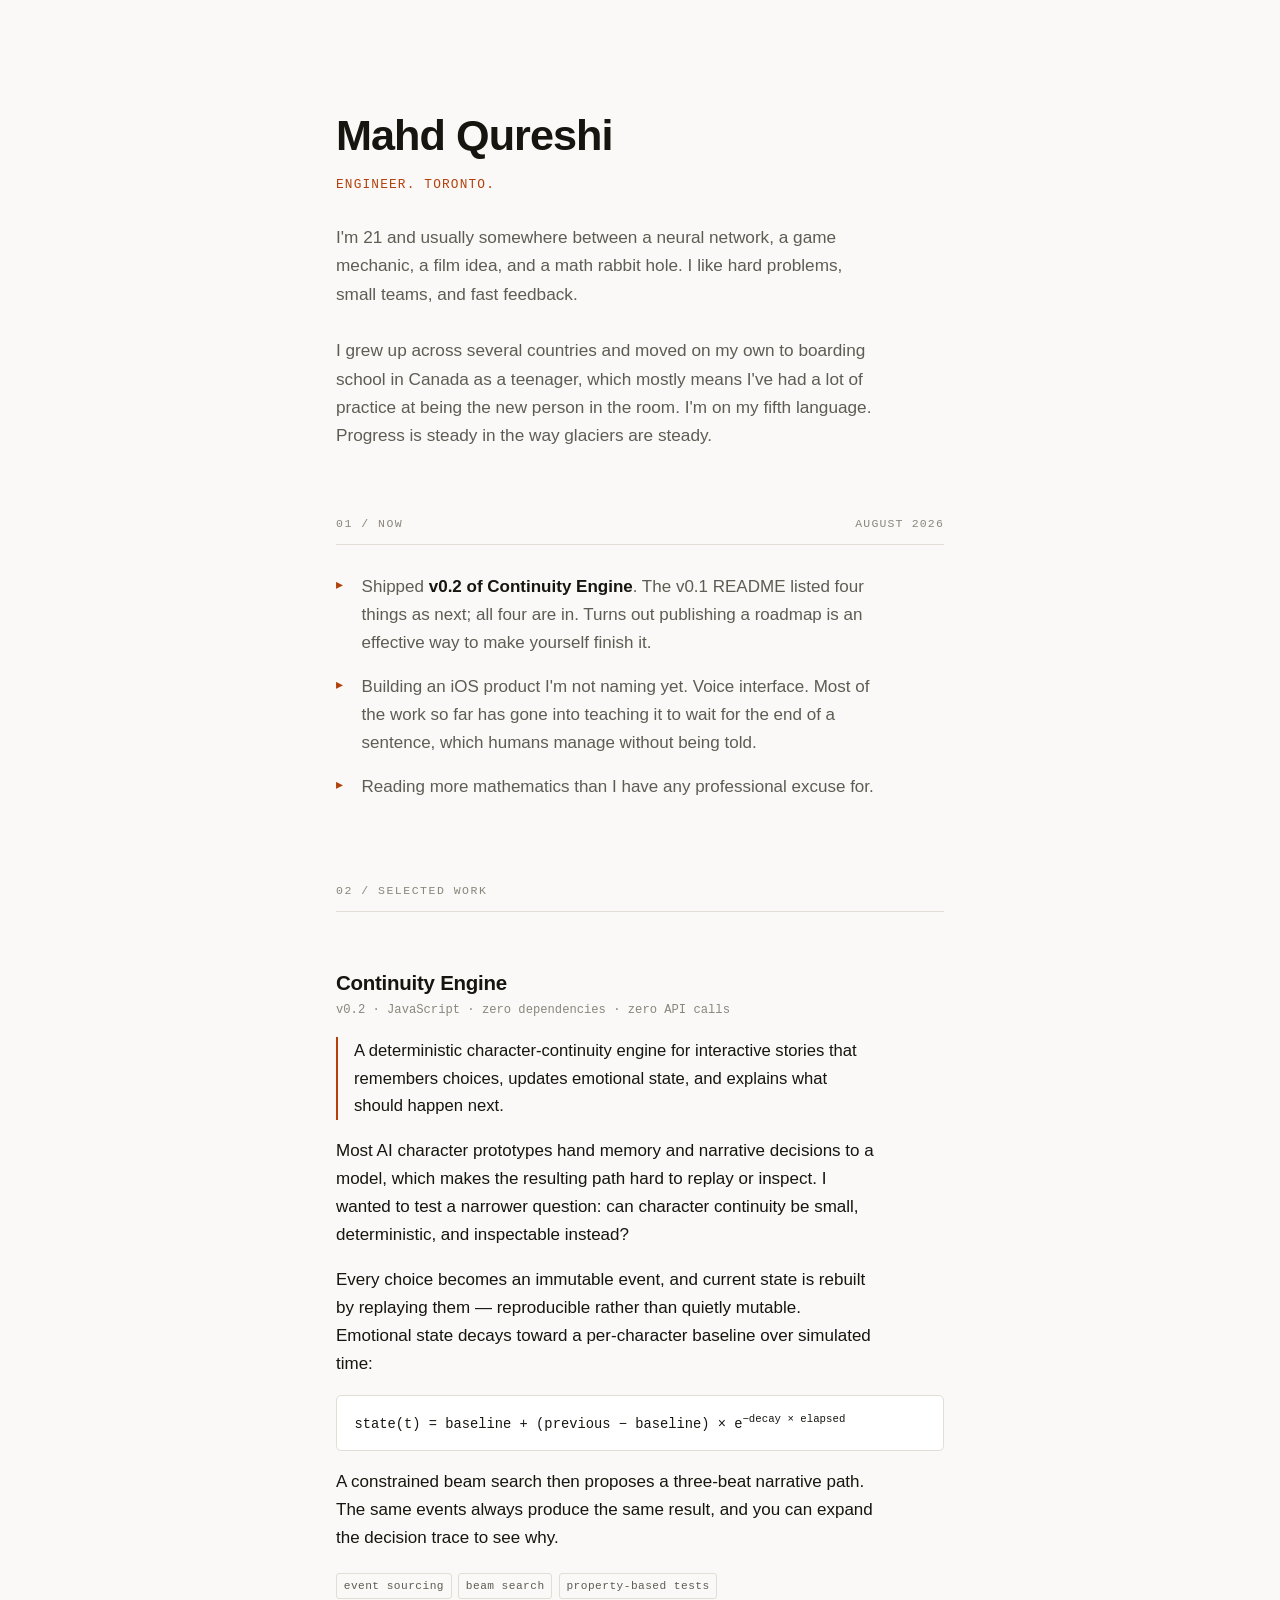
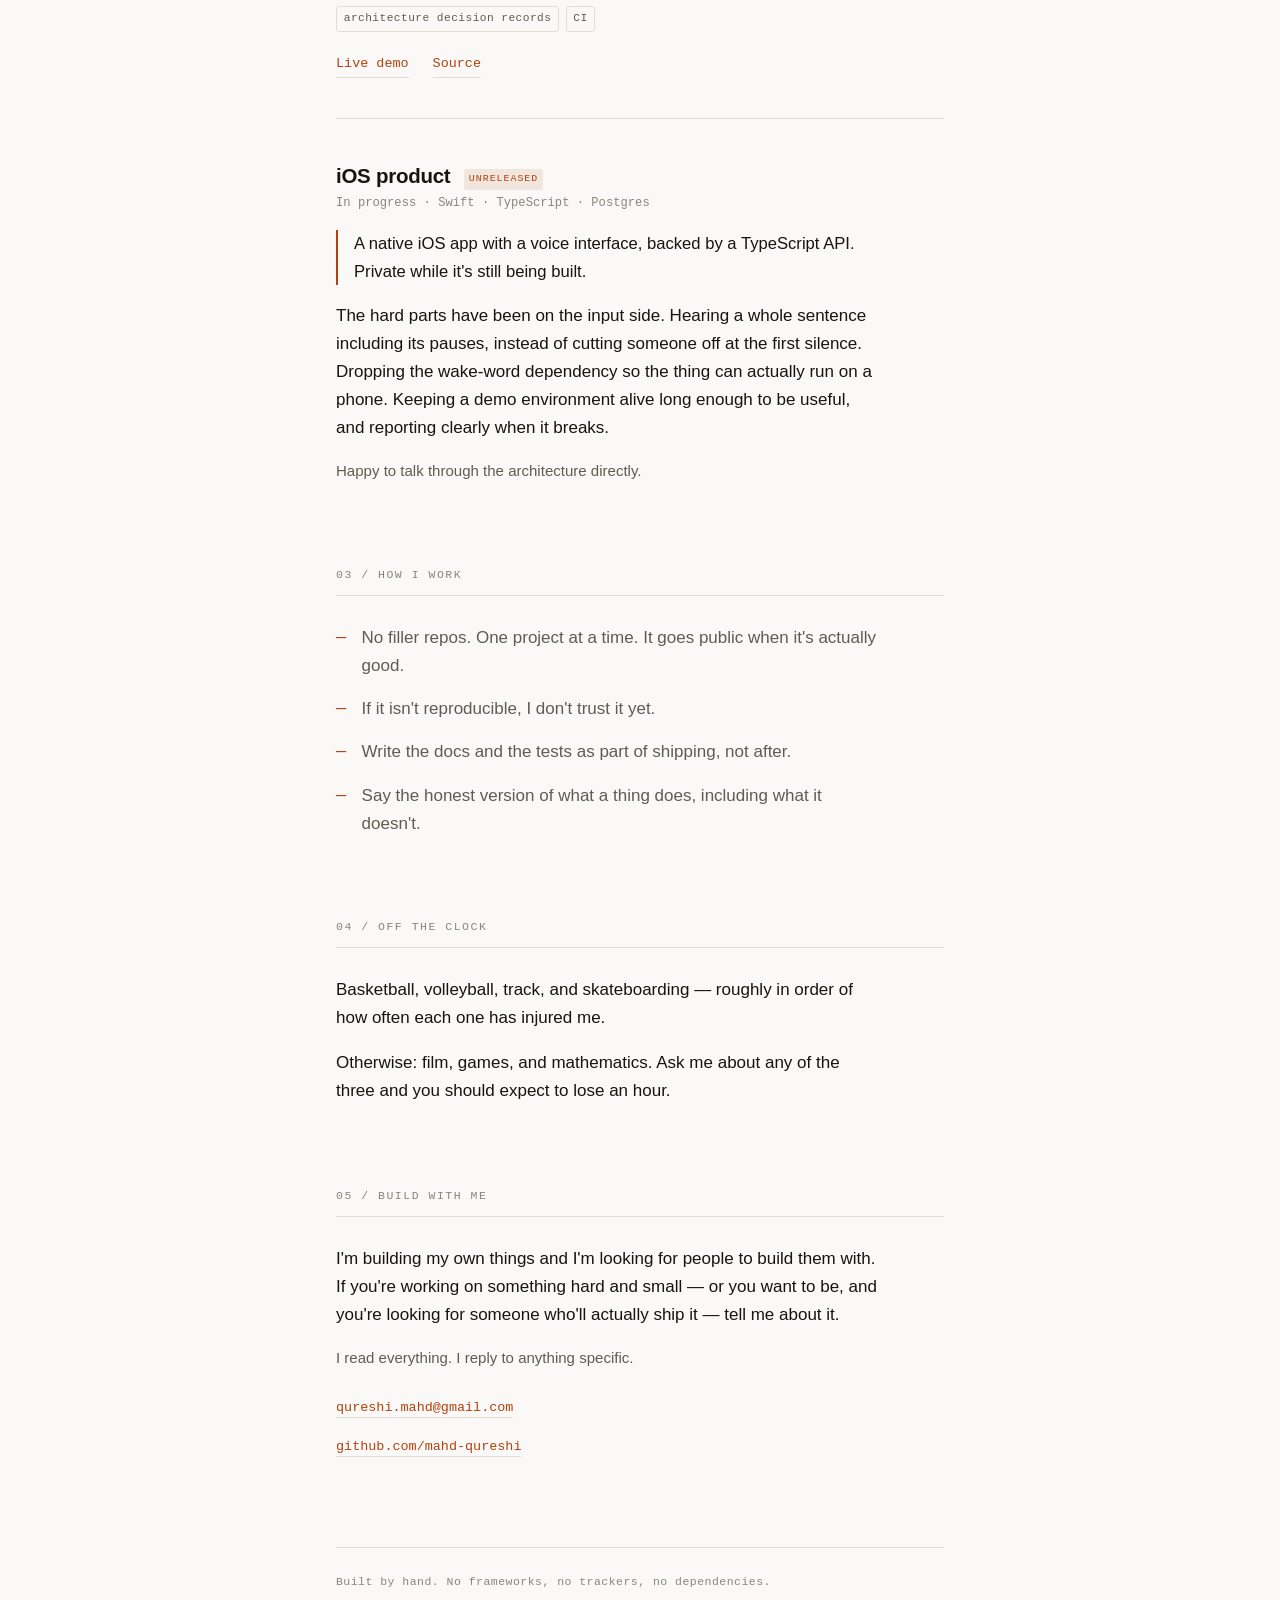
==== index.html @ 735c0a58 "Put a person on the personal site The page argued that I can build and said almost nothing about who" ====
<!DOCTYPE html>
<html lang="en">
<head>
<meta charset="utf-8">
<meta name="viewport" content="width=device-width, initial-scale=1">
<title>Mahd Qureshi — Engineer</title>
<meta name="description" content="21, Toronto. I build deterministic, inspectable systems and ship them with tests, docs, and a live demo. Looking for people to build with.">
<meta name="color-scheme" content="light dark">
<meta name="theme-color" content="#faf9f7" media="(prefers-color-scheme: light)">
<meta name="theme-color" content="#131211" media="(prefers-color-scheme: dark)">

<meta property="og:type" content="profile">
<meta property="og:title" content="Mahd Qureshi — Engineer">
<meta property="og:description" content="21, Toronto. I build deterministic, inspectable systems and ship them with tests, docs, and a live demo. Looking for people to build with.">
<meta property="og:url" content="https://mahd-qureshi.github.io/">
<meta property="og:image" content="https://mahd-qureshi.github.io/card.png">
<meta name="twitter:card" content="summary_large_image">
<meta name="twitter:image" content="https://mahd-qureshi.github.io/card.png">

<link rel="icon" href="favicon.svg" type="image/svg+xml">
<link rel="stylesheet" href="styles.css">
</head>
<body>

<a class="skip" href="#now">Skip to content</a>

<div class="page">

  <header class="masthead">
    <h1>Mahd Qureshi</h1>
    <p class="tagline">Engineer. Toronto.</p>
    <p class="lede">
      I'm 21 and usually somewhere between a neural network, a game mechanic,
      a film idea, and a math rabbit hole. I like hard problems, small teams,
      and fast feedback.
    </p>
    <p class="lede">
      I grew up across several countries and moved on my own to boarding school
      in Canada as a teenager, which mostly means I've had a lot of practice at
      being the new person in the room. I'm on my fifth language. Progress is
      steady in the way glaciers are steady.
    </p>
  </header>

  <main>

    <section id="now" aria-labelledby="now-h">
      <p class="marker">01 / Now <span class="dateline">August 2026</span></p>
      <h2 id="now-h" class="sr-only">What I'm working on now</h2>

      <ul class="now">
        <li>
          Shipped <strong>v0.2 of Continuity Engine</strong>. The v0.1 README
          listed four things as next; all four are in. Turns out publishing a
          roadmap is an effective way to make yourself finish it.
        </li>
        <li>
          Building an iOS product I'm not naming yet. Voice interface. Most of
          the work so far has gone into teaching it to wait for the end of a
          sentence, which humans manage without being told.
        </li>
        <li>
          Reading more mathematics than I have any professional excuse for.
        </li>
      </ul>
    </section>

    <section id="work" aria-labelledby="work-h">
      <p class="marker">02 / Selected work</p>
      <h2 id="work-h" class="sr-only">Selected work</h2>

      <article class="project">
        <div class="project-head">
          <h3>Continuity Engine</h3>
          <p class="meta">v0.2 · JavaScript · zero dependencies · zero API calls</p>
        </div>

        <p class="summary">
          A deterministic character-continuity engine for interactive stories
          that remembers choices, updates emotional state, and explains what
          should happen next.
        </p>

        <p>
          Most AI character prototypes hand memory and narrative decisions to a
          model, which makes the resulting path hard to replay or inspect. I
          wanted to test a narrower question: can character continuity be
          small, deterministic, and inspectable instead?
        </p>

        <p>
          Every choice becomes an immutable event, and current state is rebuilt
          by replaying them — reproducible rather than quietly mutable.
          Emotional state decays toward a per-character baseline over simulated
          time:
        </p>

        <p class="formula" role="img" aria-label="state at time t equals baseline plus previous minus baseline, times e to the power of negative decay times elapsed time">
          state(t) = baseline + (previous − baseline) × e<sup>−decay × elapsed</sup>
        </p>

        <p>
          A constrained beam search then proposes a three-beat narrative path.
          The same events always produce the same result, and you can expand
          the decision trace to see why.
        </p>

        <ul class="tags">
          <li>event sourcing</li>
          <li>beam search</li>
          <li>property-based tests</li>
          <li>architecture decision records</li>
          <li>CI</li>
        </ul>

        <p class="links">
          <a href="https://mahd-qureshi.github.io/continuity-engine/">Live demo</a>
          <a href="https://github.com/mahd-qureshi/continuity-engine">Source</a>
        </p>
      </article>

      <article class="project">
        <div class="project-head">
          <h3>iOS product <span class="badge">unreleased</span></h3>
          <p class="meta">In progress · Swift · TypeScript · Postgres</p>
        </div>

        <p class="summary">
          A native iOS app with a voice interface, backed by a TypeScript API.
          Private while it's still being built.
        </p>

        <p>
          The hard parts have been on the input side. Hearing a whole sentence
          including its pauses, instead of cutting someone off at the first
          silence. Dropping the wake-word dependency so the thing can actually
          run on a phone. Keeping a demo environment alive long enough to be
          useful, and reporting clearly when it breaks.
        </p>

        <p class="muted-note">Happy to talk through the architecture directly.</p>
      </article>
    </section>

    <section aria-labelledby="how-h">
      <p class="marker">03 / How I work</p>
      <h2 id="how-h" class="sr-only">How I work</h2>
      <ul class="principles">
        <li>No filler repos. One project at a time. It goes public when it's actually good.</li>
        <li>If it isn't reproducible, I don't trust it yet.</li>
        <li>Write the docs and the tests as part of shipping, not after.</li>
        <li>Say the honest version of what a thing does, including what it doesn't.</li>
      </ul>
    </section>

    <section aria-labelledby="off-h">
      <p class="marker">04 / Off the clock</p>
      <h2 id="off-h" class="sr-only">Off the clock</h2>
      <p>
        Basketball, volleyball, track, and skateboarding — roughly in order of
        how often each one has injured me.
      </p>
      <p>
        Otherwise: film, games, and mathematics. Ask me about any of the three
        and you should expect to lose an hour.
      </p>
    </section>

    <section aria-labelledby="contact-h">
      <p class="marker">05 / Build with me</p>
      <h2 id="contact-h" class="sr-only">Build with me</h2>
      <p>
        I'm building my own things and I'm looking for people to build them
        with. If you're working on something hard and small — or you want to be,
        and you're looking for someone who'll actually ship it — tell me about
        it.
      </p>
      <p class="muted-note">
        I read everything. I reply to anything specific.
      </p>
      <ul class="contact">
        <li><a href="mailto:qureshi.mahd@gmail.com">qureshi.mahd@gmail.com</a></li>
        <li><a href="https://github.com/mahd-qureshi">github.com/mahd-qureshi</a></li>
      </ul>
    </section>

  </main>

  <footer>
    <p>Built by hand. No frameworks, no trackers, no dependencies.</p>
  </footer>

</div>

</body>
</html>
---- styles.css ----
/* ---------------------------------------------------------------
   Mahd Qureshi — personal site
   Single stylesheet. No resets pulled in, no external fonts.
   --------------------------------------------------------------- */

:root {
  --bg:        #faf9f7;
  --surface:   #ffffff;
  --text:      #16150f;
  --muted:     #5f5c54;
  --faint:     #8a867c;
  --rule:      #e2ded6;
  --accent:    #b2410c;
  --accent-dim:#f0e6dd;

  --sans: ui-sans-serif, -apple-system, BlinkMacSystemFont, "Segoe UI",
          Roboto, "Helvetica Neue", Arial, sans-serif;
  --mono: ui-monospace, SFMono-Regular, "SF Mono", Menlo, Consolas,
          "Liberation Mono", monospace;

  --measure: 34rem;
}

@media (prefers-color-scheme: dark) {
  :root {
    --bg:        #131211;
    --surface:   #1b1a18;
    --text:      #ece9e3;
    --muted:     #a5a099;
    --faint:     #7d7871;
    --rule:      #2e2c29;
    --accent:    #f0904f;
    --accent-dim:#2c211a;
  }
}

*, *::before, *::after { box-sizing: border-box; }

html { -webkit-text-size-adjust: 100%; }

body {
  margin: 0;
  background: var(--bg);
  color: var(--text);
  font-family: var(--sans);
  font-size: 17px;
  line-height: 1.65;
  -webkit-font-smoothing: antialiased;
  text-rendering: optimizeLegibility;
}

/* --- layout ---------------------------------------------------- */

.page {
  max-width: 42rem;
  margin: 0 auto;
  padding: clamp(3rem, 9vw, 7rem) clamp(1.25rem, 5vw, 2rem) 4rem;
}

main > section {
  padding-top: clamp(2.75rem, 6vw, 4rem);
}

p { max-width: var(--measure); }

/* --- skip link ------------------------------------------------- */

.skip {
  position: absolute;
  left: -9999px;
  top: 0;
  background: var(--accent);
  color: #fff;
  padding: 0.6rem 1rem;
  z-index: 10;
}
.skip:focus { left: 0; }

.sr-only {
  position: absolute;
  width: 1px; height: 1px;
  padding: 0; margin: -1px;
  overflow: hidden;
  clip: rect(0 0 0 0);
  white-space: nowrap;
  border: 0;
}

/* --- masthead -------------------------------------------------- */

.masthead h1 {
  font-size: clamp(2rem, 6.5vw, 2.7rem);
  line-height: 1.1;
  letter-spacing: -0.022em;
  font-weight: 600;
  margin: 0;
}

.tagline {
  font-family: var(--mono);
  font-size: 0.8rem;
  letter-spacing: 0.09em;
  text-transform: uppercase;
  color: var(--accent);
  margin: 0.9rem 0 0;
}

.lede {
  font-size: 1.075rem;
  color: var(--muted);
  margin: 1.75rem 0 0;
}

/* --- section markers ------------------------------------------- */

.marker {
  font-family: var(--mono);
  font-size: 0.72rem;
  letter-spacing: 0.13em;
  text-transform: uppercase;
  color: var(--faint);
  margin: 0 0 1.75rem;
  padding-bottom: 0.7rem;
  border-bottom: 1px solid var(--rule);
  max-width: none;
}

/* --- projects -------------------------------------------------- */

.project {
  padding: 1.6rem 0 0;
}

.project + .project {
  margin-top: 2.5rem;
  padding-top: 2.5rem;
  border-top: 1px solid var(--rule);
}

.project-head { margin-bottom: 1.1rem; }

.project h3 {
  font-size: 1.28rem;
  letter-spacing: -0.012em;
  font-weight: 600;
  margin: 0;
}

.badge {
  display: inline-block;
  vertical-align: 0.18em;
  margin-left: 0.5rem;
  font-family: var(--mono);
  font-size: 0.62rem;
  font-weight: 500;
  letter-spacing: 0.1em;
  text-transform: uppercase;
  color: var(--accent);
  background: var(--accent-dim);
  border-radius: 3px;
  padding: 0.22em 0.5em;
}

.meta {
  font-family: var(--mono);
  font-size: 0.76rem;
  color: var(--faint);
  margin: 0.5rem 0 0;
}

.summary {
  font-size: 1.04rem;
  color: var(--text);
  border-left: 2px solid var(--accent);
  padding-left: 1rem;
  margin: 0 0 1.4rem;
}

.project p { margin: 0 0 1.05rem; }

.muted-note {
  color: var(--muted);
  font-size: 0.94rem;
}

/* --- formula --------------------------------------------------- */

.formula {
  font-family: var(--mono);
  font-size: 0.86rem;
  line-height: 1.5;
  color: var(--text);
  background: var(--surface);
  border: 1px solid var(--rule);
  border-radius: 5px;
  padding: 0.95rem 1.1rem;
  margin: 0 0 1.05rem;
  overflow-x: auto;
  max-width: none;
}

.formula sup { font-size: 0.78em; }

/* --- tags ------------------------------------------------------ */

.tags {
  display: flex;
  flex-wrap: wrap;
  gap: 0.4rem;
  list-style: none;
  padding: 0;
  margin: 1.3rem 0;
}

.tags li {
  font-family: var(--mono);
  font-size: 0.7rem;
  letter-spacing: 0.04em;
  color: var(--muted);
  border: 1px solid var(--rule);
  border-radius: 3px;
  padding: 0.26em 0.6em;
}

/* --- links ----------------------------------------------------- */

a { color: var(--accent); }

.links {
  display: flex;
  flex-wrap: wrap;
  gap: 1.5rem;
  margin: 1.3rem 0 0;
}

.links a,
.contact a {
  font-family: var(--mono);
  font-size: 0.84rem;
  text-decoration: none;
  border-bottom: 1px solid var(--rule);
  padding-bottom: 2px;
  transition: border-color 0.15s ease;
}

.links a:hover,
.contact a:hover { border-bottom-color: var(--accent); }

a:focus-visible {
  outline: 2px solid var(--accent);
  outline-offset: 3px;
  border-radius: 2px;
}

/* --- principles ------------------------------------------------ */

.principles {
  list-style: none;
  padding: 0;
  margin: 0;
  max-width: var(--measure);
}

.principles li {
  position: relative;
  padding-left: 1.6rem;
  margin-bottom: 0.95rem;
  color: var(--muted);
}

.principles li::before {
  content: "—";
  position: absolute;
  left: 0;
  color: var(--accent);
  font-family: var(--mono);
}

/* --- contact --------------------------------------------------- */

.contact {
  list-style: none;
  padding: 0;
  margin: 1.3rem 0 0;
  display: flex;
  flex-direction: column;
  gap: 0.7rem;
}

.contact li { width: fit-content; }

/* --- footer ---------------------------------------------------- */

footer {
  margin-top: clamp(3.5rem, 8vw, 5.5rem);
  padding-top: 1.5rem;
  border-top: 1px solid var(--rule);
}

footer p {
  font-family: var(--mono);
  font-size: 0.72rem;
  letter-spacing: 0.04em;
  color: var(--faint);
  margin: 0;
}

/* --- 404 ------------------------------------------------------- */

.notfound { padding-top: 1rem; }
.notfound h1 { font-size: clamp(1.75rem, 5vw, 2.25rem); }

/* --- motion ---------------------------------------------------- */

@media (prefers-reduced-motion: reduce) {
  *, *::before, *::after {
    transition-duration: 0.01ms !important;
    animation-duration: 0.01ms !important;
  }
}

/* --- now --------------------------------------------------------
   A dated list of what is actually happening. Its whole job is to
   prove the page is maintained, so the date is part of the design
   rather than a footnote.
   --------------------------------------------------------------- */

.dateline {
  float: right;
  color: var(--faint);
  letter-spacing: 0.1em;
}

.now {
  list-style: none;
  padding: 0;
  margin: 0;
  max-width: var(--measure);
}

.now li {
  position: relative;
  padding-left: 1.6rem;
  margin-bottom: 1rem;
  color: var(--muted);
}

.now li::before {
  content: "▸";
  position: absolute;
  left: 0;
  top: 0.08em;
  color: var(--accent);
  font-size: 0.8em;
}

.now strong {
  color: var(--text);
  font-weight: 600;
}
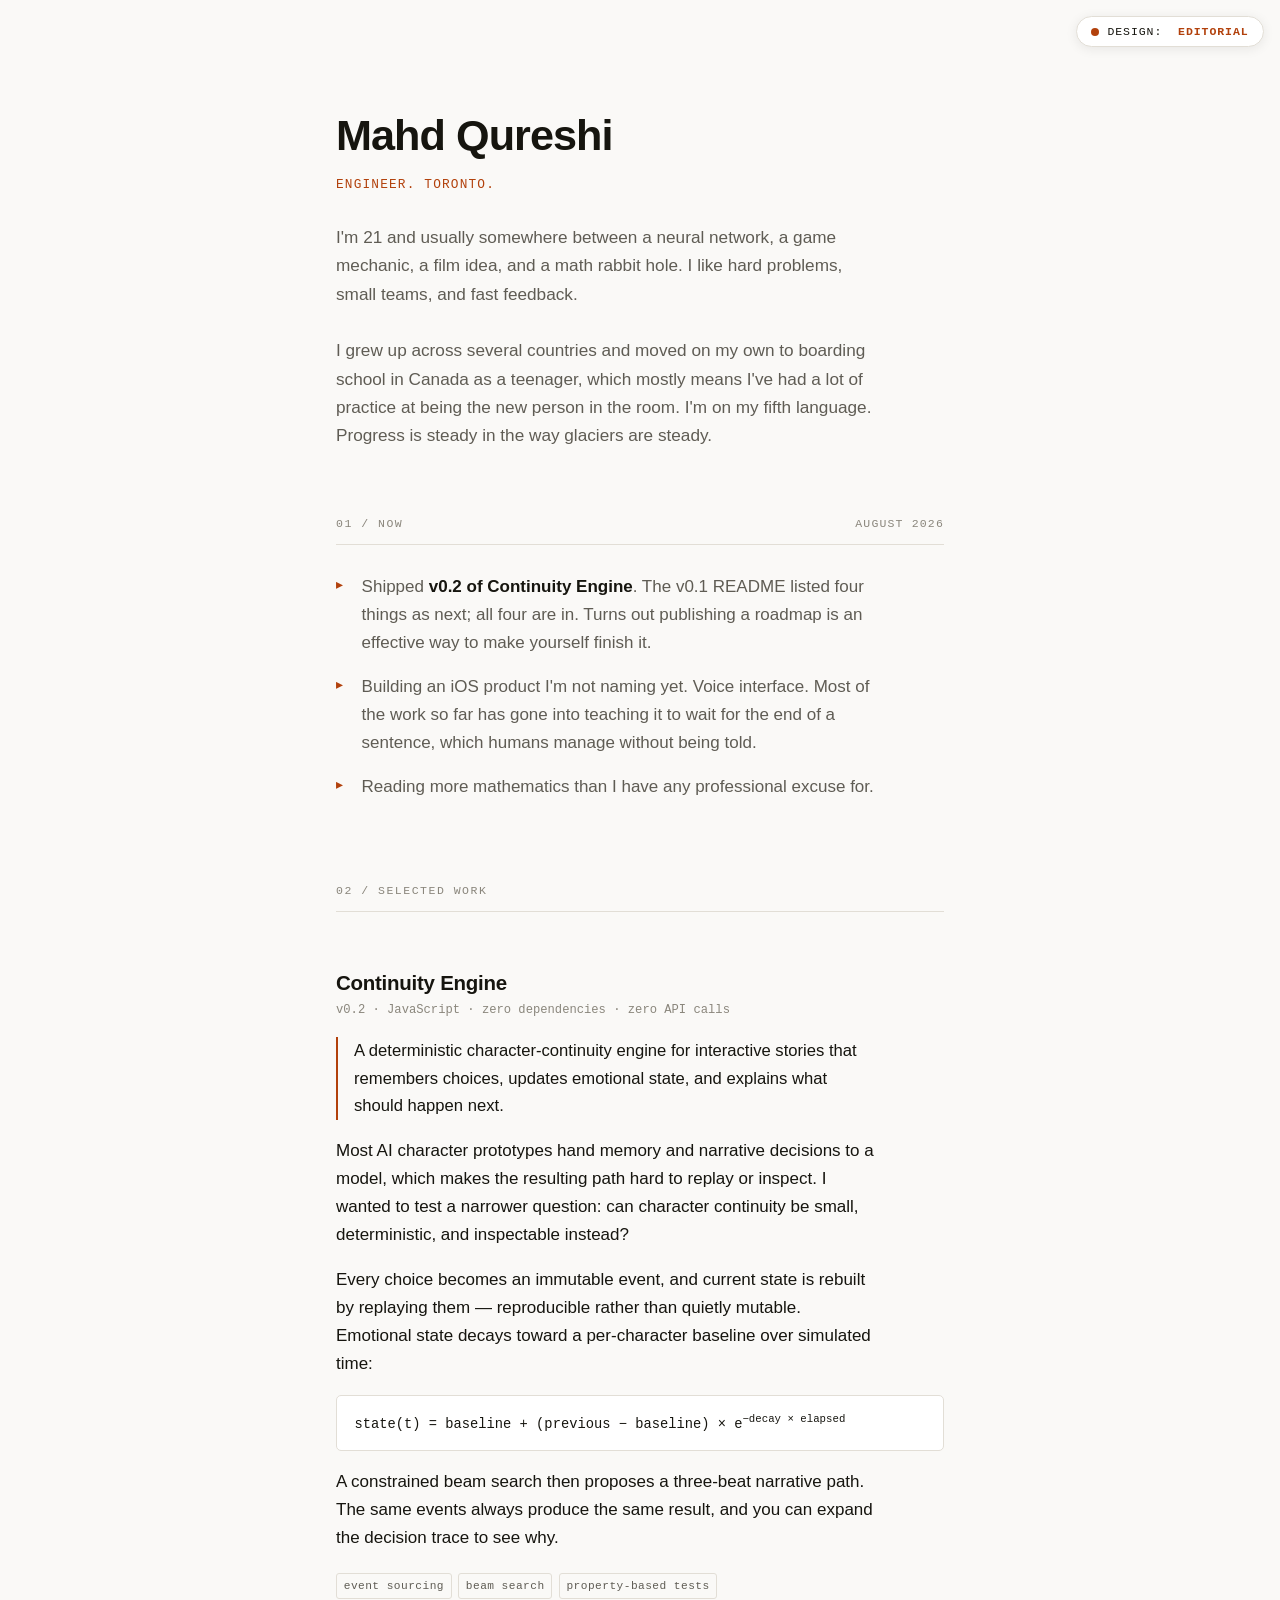
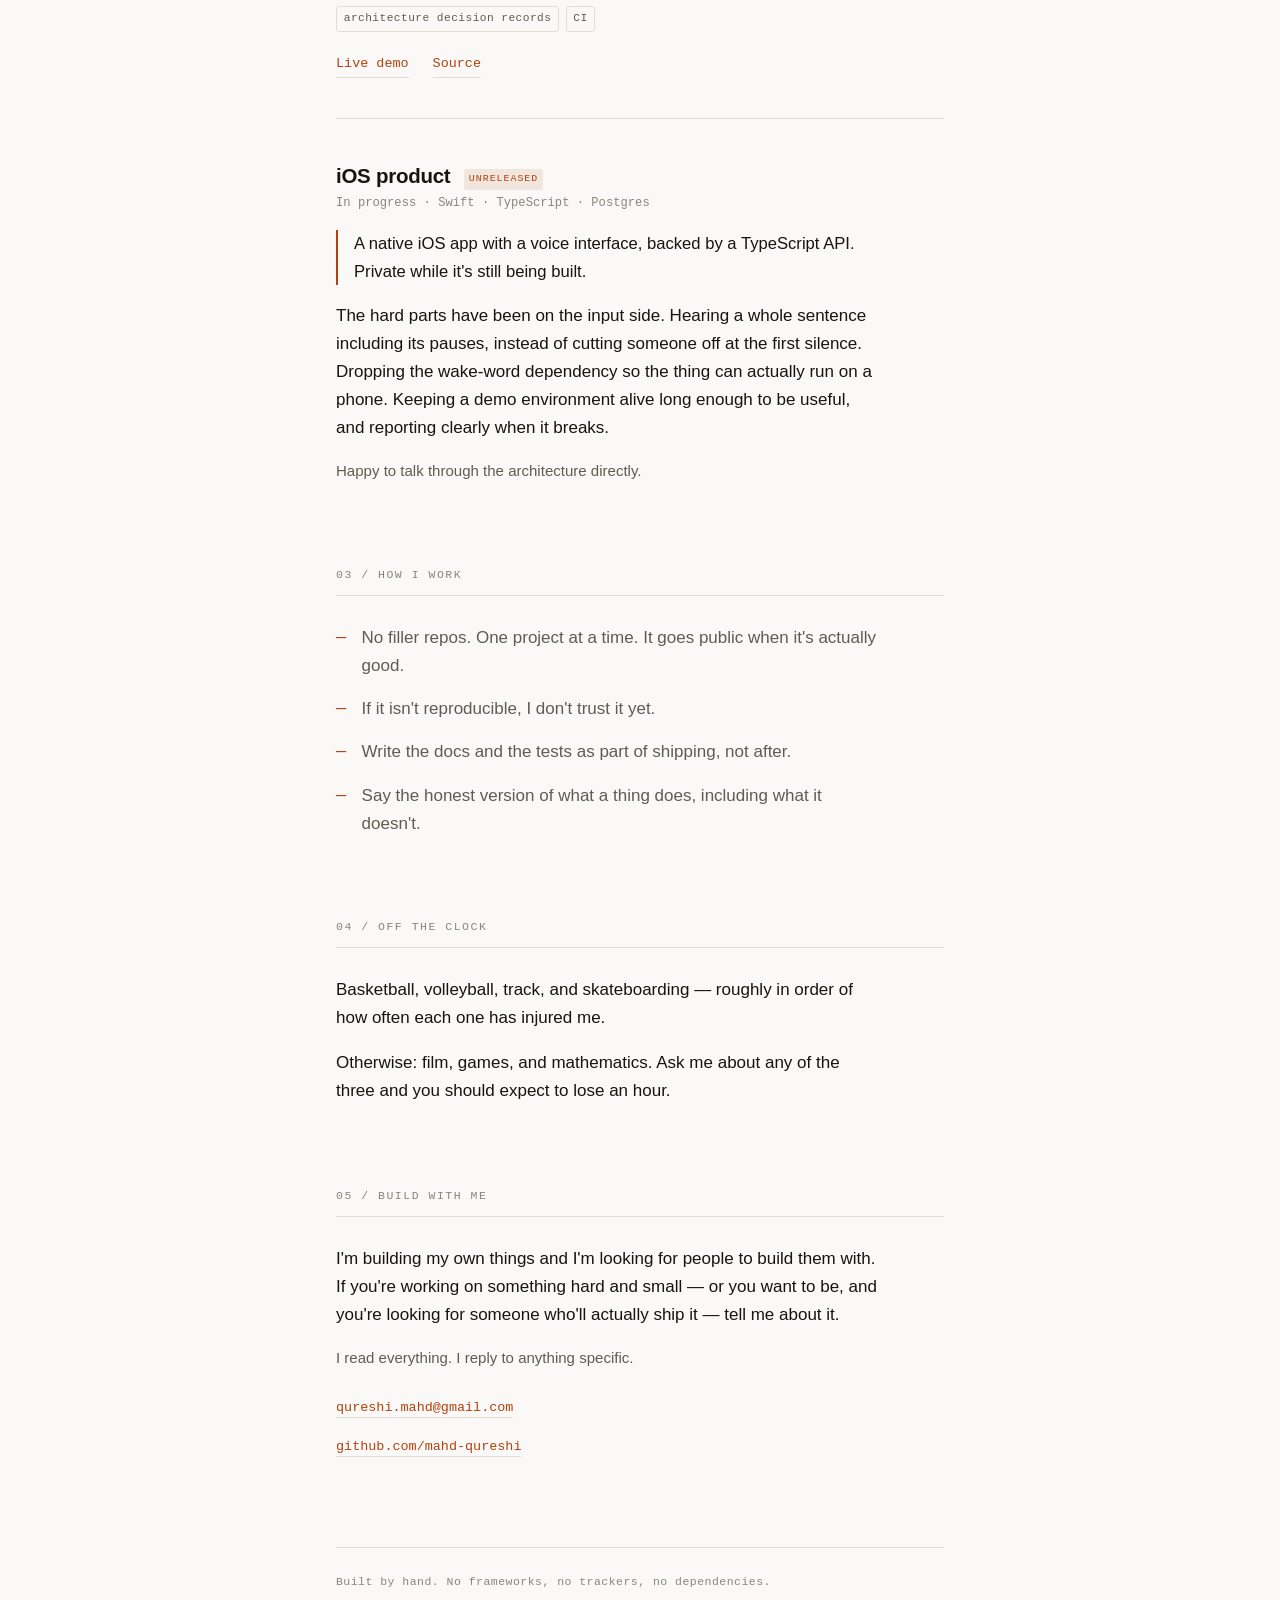
==== commit bca08918: "Add a design switcher with four treatments One button, top right, cycling Editorial, Terminal, Bruta" ====
--- a/index.html
+++ b/index.html
@@ -19,6 +19,14 @@
 
 <link rel="icon" href="favicon.svg" type="image/svg+xml">
 <link rel="stylesheet" href="styles.css">
+<link rel="stylesheet" href="themes.css">
+<script>
+  // Applied before first paint so a saved design does not flash the default.
+  try {
+    var saved = localStorage.getItem("mq-theme");
+    if (saved) document.documentElement.dataset.theme = saved;
+  } catch (e) {}
+</script>
 </head>
 <body>
 
@@ -192,5 +200,6 @@
 
 </div>
 
+<script src="theme.js"></script>
 </body>
 </html>
--- a/themes.css
+++ b/themes.css
@@ -0,0 +1,339 @@
+/* ---------------------------------------------------------------
+   themes.css — four ways to read the same page.
+
+   The HTML never changes. Every theme below re-skins and re-lays-out
+   the same semantic markup, which is the constraint that makes this
+   worth doing: if a theme needs new elements, the theme is wrong.
+
+   Loaded after styles.css, so [data-theme="x"] wins on source order.
+   --------------------------------------------------------------- */
+
+/* The switcher itself. Deliberately theme-agnostic so it stays findable. */
+
+.theme-switch {
+  position: fixed;
+  top: 1rem;
+  right: 1rem;
+  z-index: 50;
+  display: flex;
+  align-items: center;
+  gap: 0.5rem;
+  font-family: var(--mono);
+  font-size: 0.72rem;
+  letter-spacing: 0.08em;
+  text-transform: uppercase;
+  color: var(--text);
+  background: var(--surface);
+  border: 1px solid var(--rule);
+  border-radius: 999px;
+  padding: 0.5rem 0.9rem;
+  cursor: pointer;
+  box-shadow: 0 2px 12px rgb(0 0 0 / 0.08);
+}
+
+.theme-switch:hover { border-color: var(--accent); }
+
+.theme-switch:focus-visible {
+  outline: 2px solid var(--accent);
+  outline-offset: 2px;
+}
+
+.theme-switch b {
+  color: var(--accent);
+  font-weight: 600;
+}
+
+.theme-switch i {
+  width: 0.5rem;
+  height: 0.5rem;
+  border-radius: 50%;
+  background: var(--accent);
+  font-style: normal;
+}
+
+@media (max-width: 560px) {
+  .theme-switch { top: 0.6rem; right: 0.6rem; padding: 0.4rem 0.7rem; }
+  .theme-switch span.label { display: none; }
+}
+
+/* ===============================================================
+   TERMINAL — everything monospace, output rather than document.
+   Section markers become commands; the page reads like a session.
+   =============================================================== */
+
+:root[data-theme="terminal"] {
+  --bg: #08090b;
+  --surface: #0e1014;
+  --text: #d3f5dc;
+  --muted: #7fa98c;
+  --faint: #4d6b57;
+  --rule: #1c2620;
+  --accent: #43d17c;
+  --accent-dim: #10201700;
+}
+
+[data-theme="terminal"] body {
+  font-family: var(--mono);
+  font-size: 14.5px;
+  line-height: 1.7;
+}
+
+[data-theme="terminal"] .page { max-width: 46rem; }
+
+[data-theme="terminal"] .masthead h1 {
+  font-size: 1.6rem;
+  font-weight: 600;
+  letter-spacing: 0;
+}
+
+[data-theme="terminal"] .masthead h1::before {
+  content: "mahd@toronto:~$ whoami\A";
+  white-space: pre;
+  display: block;
+  color: var(--faint);
+  font-size: 0.78rem;
+  margin-bottom: 0.5rem;
+}
+
+[data-theme="terminal"] .tagline::before { content: "# "; }
+
+[data-theme="terminal"] .marker {
+  border-bottom: 1px dashed var(--rule);
+  color: var(--accent);
+  text-transform: none;
+  letter-spacing: 0;
+}
+
+[data-theme="terminal"] .marker::before {
+  content: "$ ";
+  color: var(--faint);
+}
+
+[data-theme="terminal"] .now li::before,
+[data-theme="terminal"] .principles li::before { content: ">"; }
+
+[data-theme="terminal"] .summary {
+  border-left: 1px solid var(--accent);
+  background: var(--surface);
+  padding: 0.7rem 1rem;
+}
+
+[data-theme="terminal"] .tags li,
+[data-theme="terminal"] .badge {
+  border-radius: 0;
+  background: transparent;
+}
+
+[data-theme="terminal"] .tags li::before { content: "["; }
+[data-theme="terminal"] .tags li::after { content: "]"; }
+
+[data-theme="terminal"] .links a,
+[data-theme="terminal"] .contact a { border-bottom-color: var(--accent); }
+[data-theme="terminal"] .links a::before { content: "→ "; }
+
+[data-theme="terminal"] .theme-switch { border-radius: 0; }
+
+/* ===============================================================
+   BRUTALIST — Swiss grid energy. Enormous type, hard edges,
+   one loud colour, nothing soft anywhere.
+   =============================================================== */
+
+:root[data-theme="brutalist"] {
+  --bg: #f2f2ef;
+  --surface: #ffffff;
+  --text: #000000;
+  --muted: #2b2b2b;
+  --faint: #767676;
+  --rule: #000000;
+  --accent: #1b3cff;
+  --accent-dim: #dfe4ff;
+}
+
+[data-theme="brutalist"] body {
+  font-size: 17px;
+  line-height: 1.45;
+}
+
+[data-theme="brutalist"] .page { max-width: 58rem; }
+
+[data-theme="brutalist"] .masthead h1 {
+  font-size: clamp(3rem, 13vw, 7rem);
+  font-weight: 800;
+  letter-spacing: -0.05em;
+  line-height: 0.88;
+  text-transform: uppercase;
+}
+
+[data-theme="brutalist"] .tagline {
+  font-size: 0.95rem;
+  font-weight: 700;
+  background: var(--accent);
+  color: #fff;
+  display: inline-block;
+  padding: 0.25rem 0.6rem;
+  margin-top: 1.2rem;
+}
+
+[data-theme="brutalist"] .lede {
+  font-size: 1.2rem;
+  color: var(--text);
+  font-weight: 450;
+}
+
+[data-theme="brutalist"] .marker {
+  font-size: 1.6rem;
+  font-weight: 800;
+  letter-spacing: -0.02em;
+  color: var(--text);
+  border-bottom: 4px solid var(--rule);
+  padding-bottom: 0.35rem;
+}
+
+[data-theme="brutalist"] .dateline {
+  font-size: 0.8rem;
+  font-weight: 600;
+  color: var(--accent);
+  padding-top: 0.75rem;
+}
+
+[data-theme="brutalist"] .project h3 {
+  font-size: 2rem;
+  font-weight: 800;
+  text-transform: uppercase;
+  letter-spacing: -0.03em;
+}
+
+[data-theme="brutalist"] .summary {
+  border-left: 8px solid var(--accent);
+  font-weight: 500;
+  font-size: 1.1rem;
+}
+
+[data-theme="brutalist"] .project + .project { border-top: 2px solid var(--rule); }
+
+[data-theme="brutalist"] .tags li,
+[data-theme="brutalist"] .badge,
+[data-theme="brutalist"] .formula,
+[data-theme="brutalist"] .theme-switch {
+  border-radius: 0;
+  border: 2px solid var(--rule);
+}
+
+[data-theme="brutalist"] .badge { background: var(--accent); color: #fff; }
+
+[data-theme="brutalist"] a { text-decoration-thickness: 2px; }
+
+[data-theme="brutalist"] .now li::before,
+[data-theme="brutalist"] .principles li::before {
+  content: "■";
+  font-size: 0.7em;
+}
+
+[data-theme="brutalist"] footer { border-top: 4px solid var(--rule); }
+
+/* ===============================================================
+   ZINE — cut-and-paste energy. Cards, offsets, more colour,
+   the one theme that is allowed to be fun.
+   =============================================================== */
+
+:root[data-theme="zine"] {
+  --bg: #fdf3e3;
+  --surface: #fffdf8;
+  --text: #1d1a17;
+  --muted: #514a41;
+  --faint: #8b8074;
+  --rule: #1d1a17;
+  --accent: #e0483c;
+  --accent-dim: #ffe2b8;
+}
+
+[data-theme="zine"] body { font-size: 16.5px; }
+
+[data-theme="zine"] .page { max-width: 54rem; }
+
+[data-theme="zine"] .masthead h1 {
+  font-size: clamp(2.4rem, 9vw, 4rem);
+  font-weight: 800;
+  letter-spacing: -0.03em;
+  display: inline-block;
+  background: var(--accent);
+  color: #fff8ee;
+  padding: 0.15em 0.4em;
+  transform: rotate(-1.6deg);
+}
+
+[data-theme="zine"] .tagline {
+  display: inline-block;
+  background: var(--accent-dim);
+  color: var(--text);
+  padding: 0.2rem 0.55rem;
+  border: 2px solid var(--rule);
+  transform: rotate(0.8deg);
+  margin-top: 1.4rem;
+}
+
+/* Sections become pasted cards. */
+[data-theme="zine"] main > section {
+  background: var(--surface);
+  border: 2px solid var(--rule);
+  border-radius: 10px;
+  box-shadow: 6px 6px 0 var(--rule);
+  padding: 1.4rem 1.5rem 1.7rem;
+  margin-bottom: 2rem;
+}
+
+[data-theme="zine"] .marker {
+  display: inline-block;
+  background: var(--rule);
+  color: var(--bg);
+  border: 0;
+  border-radius: 4px;
+  padding: 0.3rem 0.7rem;
+  margin-bottom: 1.2rem;
+}
+
+[data-theme="zine"] .dateline {
+  float: none;
+  margin-left: 0.6rem;
+  color: var(--accent-dim);
+}
+
+[data-theme="zine"] .project h3 { font-weight: 800; }
+
+[data-theme="zine"] .summary {
+  background: var(--accent-dim);
+  border-left: 4px solid var(--accent);
+  border-radius: 0 6px 6px 0;
+  padding: 0.8rem 1rem;
+}
+
+[data-theme="zine"] .tags li {
+  border: 2px solid var(--rule);
+  border-radius: 999px;
+  background: var(--surface);
+  font-weight: 600;
+}
+
+[data-theme="zine"] .badge {
+  background: var(--accent);
+  color: #fff8ee;
+  border-radius: 999px;
+}
+
+[data-theme="zine"] .now li::before { content: "★"; }
+[data-theme="zine"] .principles li::before { content: "✂"; }
+
+[data-theme="zine"] .theme-switch {
+  border: 2px solid var(--rule);
+  box-shadow: 3px 3px 0 var(--rule);
+}
+
+[data-theme="zine"] footer {
+  border-top: 2px dashed var(--rule);
+}
+
+/* Rotation is decoration; anyone who asked for less motion gets none. */
+@media (prefers-reduced-motion: reduce) {
+  [data-theme="zine"] .masthead h1,
+  [data-theme="zine"] .tagline { transform: none; }
+}
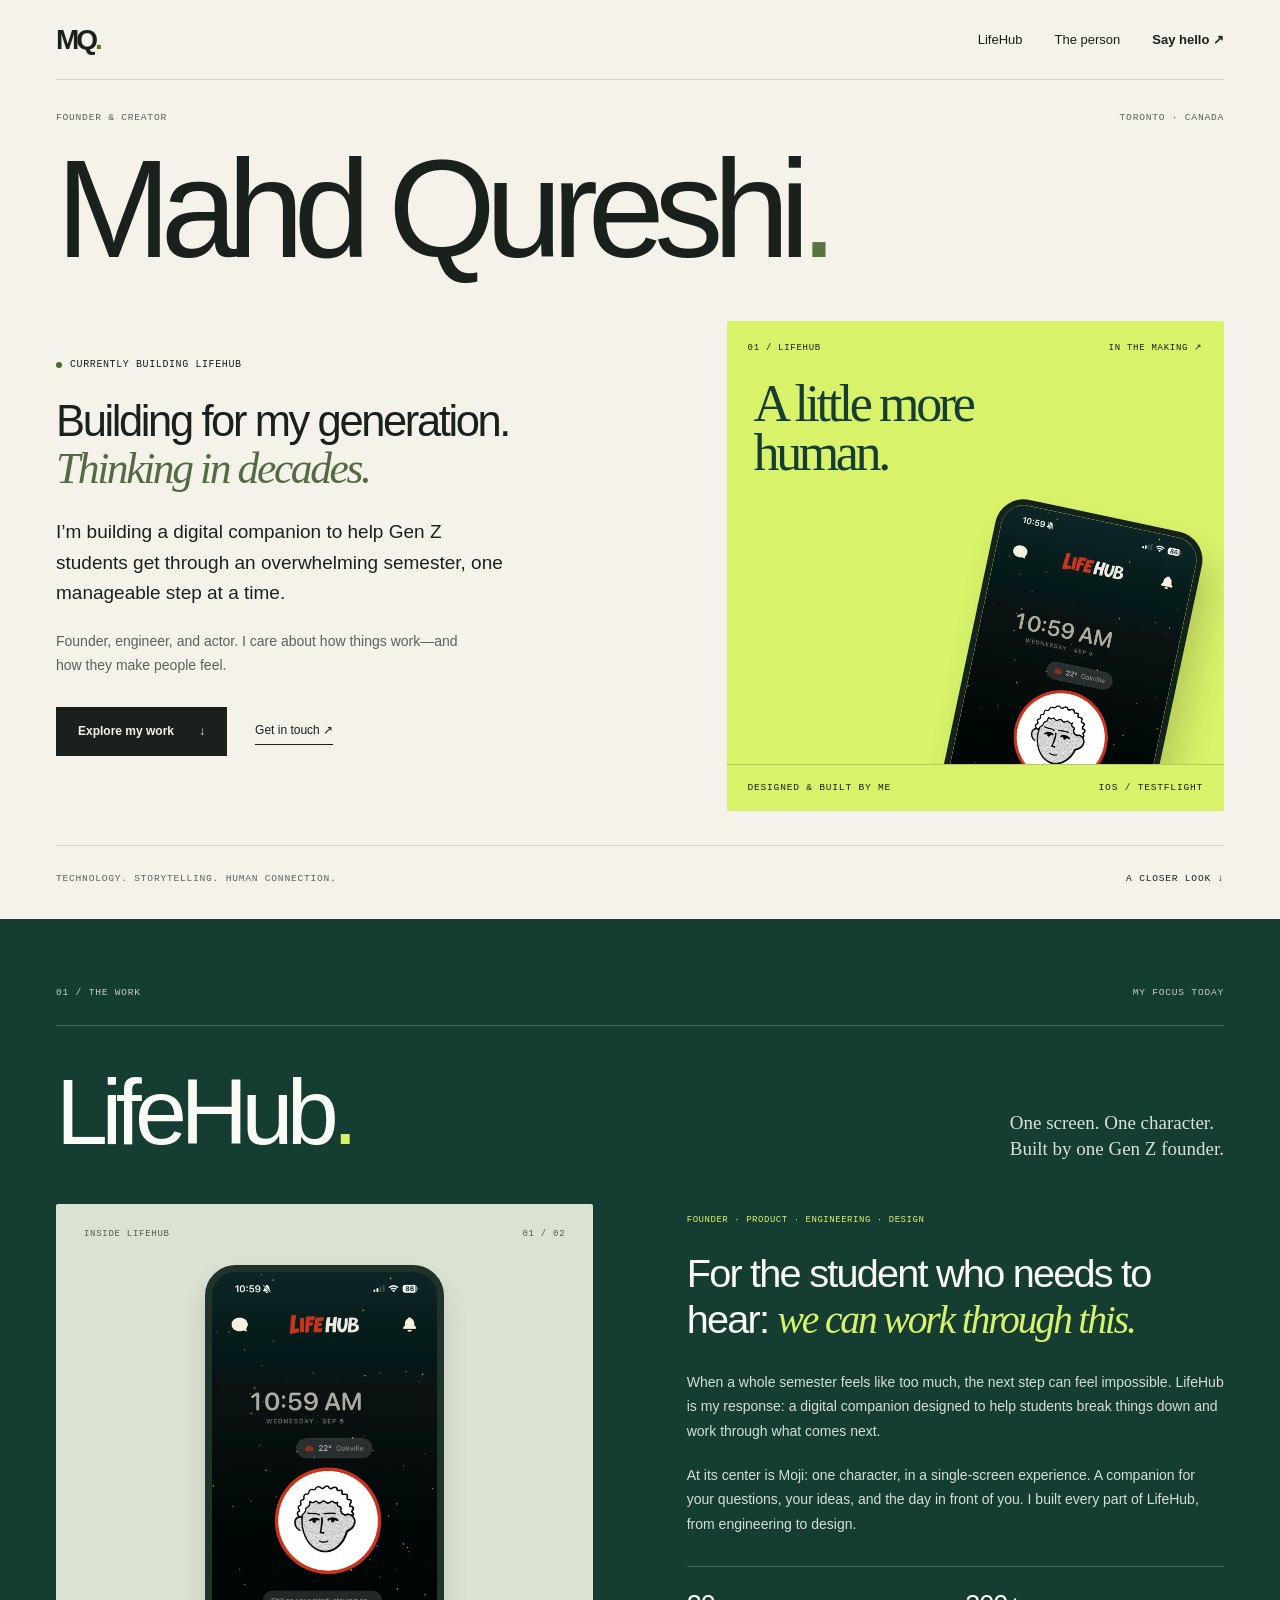
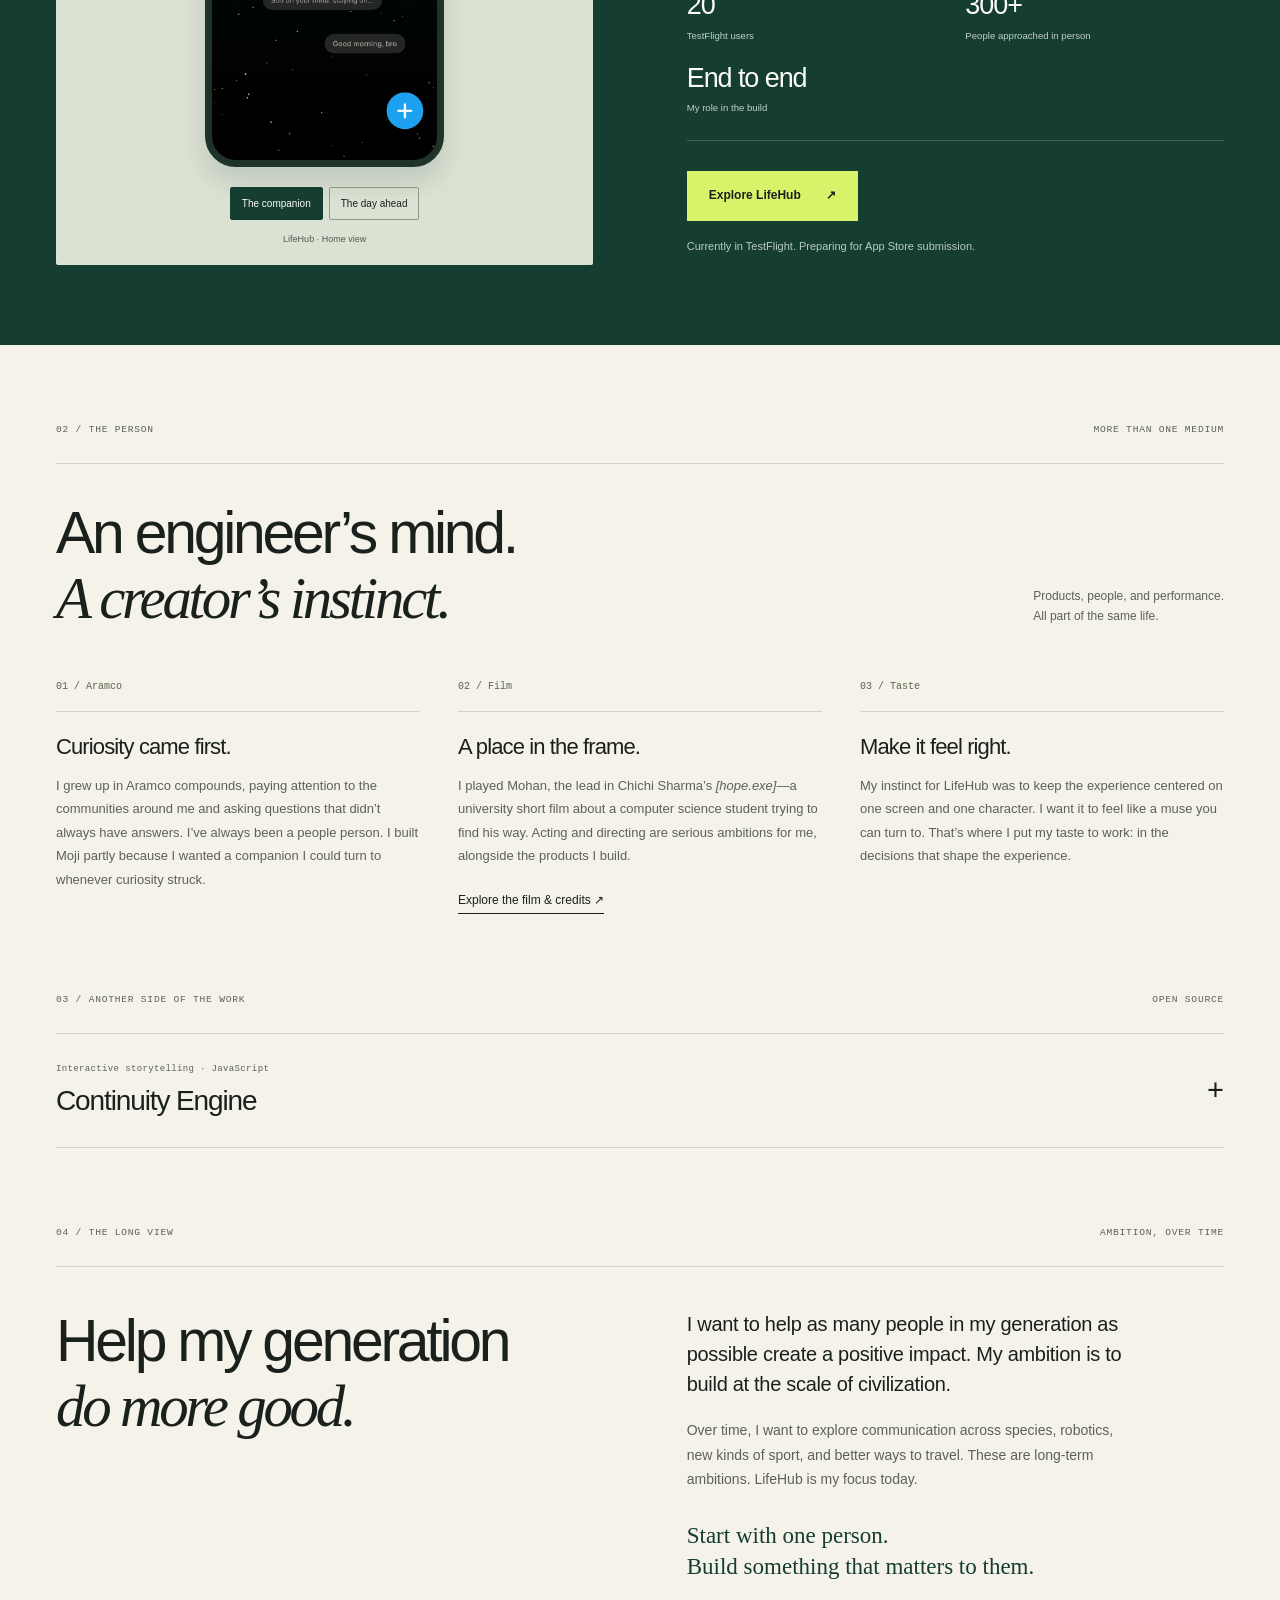
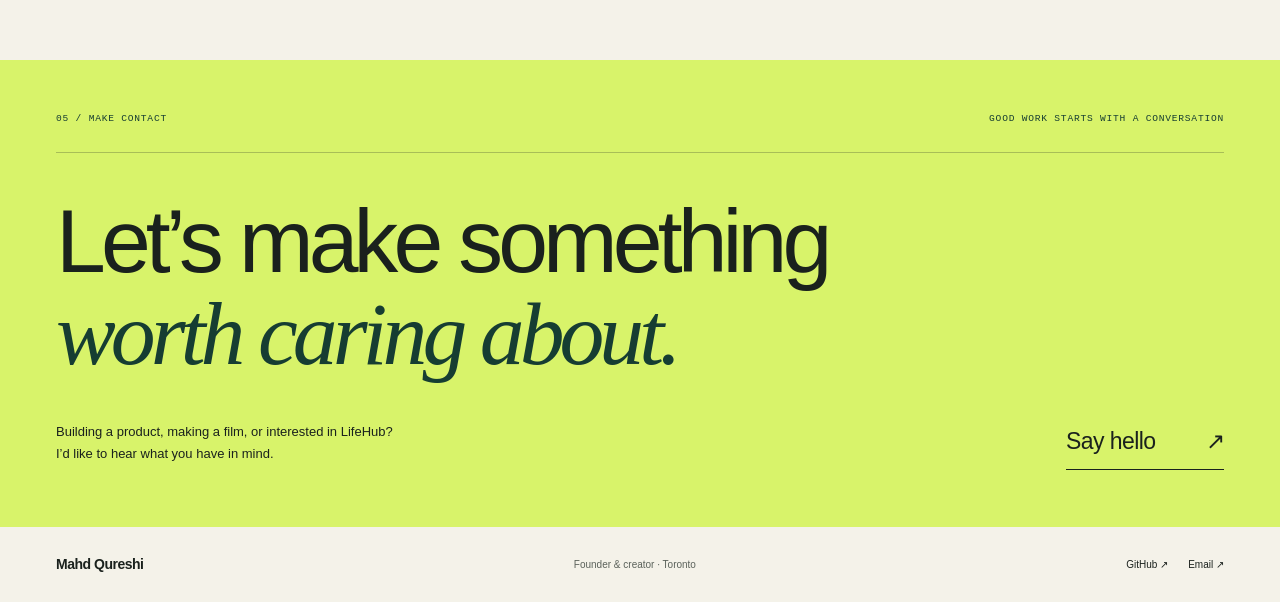
==== commit 1dfe094a: "Reposition personal site around LifeHub, film, and founder ambition" ====
--- a/index.html
+++ b/index.html
@@ -3,203 +3,98 @@
 <head>
 <meta charset="utf-8">
 <meta name="viewport" content="width=device-width, initial-scale=1">
-<title>Mahd Qureshi — Engineer</title>
-<meta name="description" content="21, Toronto. I build deterministic, inspectable systems and ship them with tests, docs, and a live demo. Looking for people to build with.">
-<meta name="color-scheme" content="light dark">
-<meta name="theme-color" content="#faf9f7" media="(prefers-color-scheme: light)">
-<meta name="theme-color" content="#131211" media="(prefers-color-scheme: dark)">
-
+<title>Mahd Qureshi — Founder & Creator</title>
+<meta name="description" content="Founder of LifeHub, a digital companion for Gen Z. Built end to end, now on TestFlight with 20 users. Products, people, and performance.">
+<meta name="theme-color" content="#f4f2e9">
 <meta property="og:type" content="profile">
-<meta property="og:title" content="Mahd Qureshi — Engineer">
-<meta property="og:description" content="21, Toronto. I build deterministic, inspectable systems and ship them with tests, docs, and a live demo. Looking for people to build with.">
-<meta property="og:url" content="https://mahd-qureshi.github.io/">
-<meta property="og:image" content="https://mahd-qureshi.github.io/card.png">
+<meta property="og:title" content="Mahd Qureshi — Founder & Creator">
+<meta property="og:description" content="Building for my generation. Thinking in decades. Founder of LifeHub and actor in [hope.exe].">
+<meta property="og:url" content="https://www.mahdqureshi.com/">
+<meta property="og:image" content="https://www.mahdqureshi.com/assets/social-card.png">
+<meta property="og:image:width" content="1200"><meta property="og:image:height" content="630">
 <meta name="twitter:card" content="summary_large_image">
-<meta name="twitter:image" content="https://mahd-qureshi.github.io/card.png">
-
+<meta name="twitter:image" content="https://www.mahdqureshi.com/assets/social-card.png">
+<link rel="canonical" href="https://www.mahdqureshi.com/">
 <link rel="icon" href="favicon.svg" type="image/svg+xml">
 <link rel="stylesheet" href="styles.css">
-<link rel="stylesheet" href="themes.css">
-<script>
-  // Applied before first paint so a saved design does not flash the default.
-  try {
-    var saved = localStorage.getItem("mq-theme");
-    if (saved) document.documentElement.dataset.theme = saved;
-  } catch (e) {}
-</script>
+<script src="site.js" defer></script>
 </head>
 <body>
-
-<a class="skip" href="#now">Skip to content</a>
-
-<div class="page">
-
-  <header class="masthead">
-    <h1>Mahd Qureshi</h1>
-    <p class="tagline">Engineer. Toronto.</p>
-    <p class="lede">
-      I'm 21 and usually somewhere between a neural network, a game mechanic,
-      a film idea, and a math rabbit hole. I like hard problems, small teams,
-      and fast feedback.
-    </p>
-    <p class="lede">
-      I grew up across several countries and moved on my own to boarding school
-      in Canada as a teenager, which mostly means I've had a lot of practice at
-      being the new person in the room. I'm on my fifth language. Progress is
-      steady in the way glaciers are steady.
-    </p>
-  </header>
-
-  <main>
-
-    <section id="now" aria-labelledby="now-h">
-      <p class="marker">01 / Now <span class="dateline">August 2026</span></p>
-      <h2 id="now-h" class="sr-only">What I'm working on now</h2>
-
-      <ul class="now">
-        <li>
-          Shipped <strong>v0.2 of Continuity Engine</strong>. The v0.1 README
-          listed four things as next; all four are in. Turns out publishing a
-          roadmap is an effective way to make yourself finish it.
-        </li>
-        <li>
-          Building an iOS product I'm not naming yet. Voice interface. Most of
-          the work so far has gone into teaching it to wait for the end of a
-          sentence, which humans manage without being told.
-        </li>
-        <li>
-          Reading more mathematics than I have any professional excuse for.
-        </li>
-      </ul>
-    </section>
-
-    <section id="work" aria-labelledby="work-h">
-      <p class="marker">02 / Selected work</p>
-      <h2 id="work-h" class="sr-only">Selected work</h2>
-
-      <article class="project">
-        <div class="project-head">
-          <h3>Continuity Engine</h3>
-          <p class="meta">v0.2 · JavaScript · zero dependencies · zero API calls</p>
-        </div>
-
-        <p class="summary">
-          A deterministic character-continuity engine for interactive stories
-          that remembers choices, updates emotional state, and explains what
-          should happen next.
-        </p>
-
-        <p>
-          Most AI character prototypes hand memory and narrative decisions to a
-          model, which makes the resulting path hard to replay or inspect. I
-          wanted to test a narrower question: can character continuity be
-          small, deterministic, and inspectable instead?
-        </p>
-
-        <p>
-          Every choice becomes an immutable event, and current state is rebuilt
-          by replaying them — reproducible rather than quietly mutable.
-          Emotional state decays toward a per-character baseline over simulated
-          time:
-        </p>
-
-        <p class="formula" role="img" aria-label="state at time t equals baseline plus previous minus baseline, times e to the power of negative decay times elapsed time">
-          state(t) = baseline + (previous − baseline) × e<sup>−decay × elapsed</sup>
-        </p>
-
-        <p>
-          A constrained beam search then proposes a three-beat narrative path.
-          The same events always produce the same result, and you can expand
-          the decision trace to see why.
-        </p>
-
-        <ul class="tags">
-          <li>event sourcing</li>
-          <li>beam search</li>
-          <li>property-based tests</li>
-          <li>architecture decision records</li>
-          <li>CI</li>
-        </ul>
-
-        <p class="links">
-          <a href="https://mahd-qureshi.github.io/continuity-engine/">Live demo</a>
-          <a href="https://github.com/mahd-qureshi/continuity-engine">Source</a>
-        </p>
-      </article>
-
-      <article class="project">
-        <div class="project-head">
-          <h3>iOS product <span class="badge">unreleased</span></h3>
-          <p class="meta">In progress · Swift · TypeScript · Postgres</p>
-        </div>
-
-        <p class="summary">
-          A native iOS app with a voice interface, backed by a TypeScript API.
-          Private while it's still being built.
-        </p>
-
-        <p>
-          The hard parts have been on the input side. Hearing a whole sentence
-          including its pauses, instead of cutting someone off at the first
-          silence. Dropping the wake-word dependency so the thing can actually
-          run on a phone. Keeping a demo environment alive long enough to be
-          useful, and reporting clearly when it breaks.
-        </p>
-
-        <p class="muted-note">Happy to talk through the architecture directly.</p>
-      </article>
-    </section>
-
-    <section aria-labelledby="how-h">
-      <p class="marker">03 / How I work</p>
-      <h2 id="how-h" class="sr-only">How I work</h2>
-      <ul class="principles">
-        <li>No filler repos. One project at a time. It goes public when it's actually good.</li>
-        <li>If it isn't reproducible, I don't trust it yet.</li>
-        <li>Write the docs and the tests as part of shipping, not after.</li>
-        <li>Say the honest version of what a thing does, including what it doesn't.</li>
-      </ul>
-    </section>
-
-    <section aria-labelledby="off-h">
-      <p class="marker">04 / Off the clock</p>
-      <h2 id="off-h" class="sr-only">Off the clock</h2>
-      <p>
-        Basketball, volleyball, track, and skateboarding — roughly in order of
-        how often each one has injured me.
-      </p>
-      <p>
-        Otherwise: film, games, and mathematics. Ask me about any of the three
-        and you should expect to lose an hour.
-      </p>
-    </section>
-
-    <section aria-labelledby="contact-h">
-      <p class="marker">05 / Build with me</p>
-      <h2 id="contact-h" class="sr-only">Build with me</h2>
-      <p>
-        I'm building my own things and I'm looking for people to build them
-        with. If you're working on something hard and small — or you want to be,
-        and you're looking for someone who'll actually ship it — tell me about
-        it.
-      </p>
-      <p class="muted-note">
-        I read everything. I reply to anything specific.
-      </p>
-      <ul class="contact">
-        <li><a href="mailto:qureshi.mahd@gmail.com">qureshi.mahd@gmail.com</a></li>
-        <li><a href="https://github.com/mahd-qureshi">github.com/mahd-qureshi</a></li>
-      </ul>
-    </section>
-
-  </main>
-
-  <footer>
-    <p>Built by hand. No frameworks, no trackers, no dependencies.</p>
-  </footer>
-
+<a class="skip" href="#main">Skip to content</a>
+<header class="site-header wrap">
+<a class="wordmark" href="#top" aria-label="Mahd Qureshi, back to top">MQ<span class="wordmark-dot">.</span></a>
+<nav aria-label="Main navigation"><a href="#lifehub">LifeHub</a><a href="#about">The person</a><a href="#contact">Say hello <span aria-hidden="true">↗</span></a></nav>
+</header>
+<main id="main">
+<section class="hero wrap" id="top" aria-labelledby="hero-title">
+<div class="hero-topline"><span>Founder & creator</span><span>Toronto · Canada</span></div>
+<h1 id="hero-title">Mahd Qureshi<span class="name-dot">.</span></h1>
+<div class="hero-grid">
+<div class="hero-copy">
+<p class="eyebrow"><span class="status-dot" aria-hidden="true"></span> Currently building LifeHub</p>
+<h2>Building for my generation.<br><em>Thinking in decades.</em></h2>
+<p class="intro">I’m building a digital companion to help Gen Z students get through an overwhelming semester, one manageable step at a time.</p>
+<p class="hero-personal">Founder, engineer, and actor. I care about how things work—and how they make people feel.</p>
+<div class="hero-actions"><a class="button button-dark" href="#lifehub">Explore my work <span aria-hidden="true">↓</span></a><a class="text-link" href="mailto:qureshi.mahd@gmail.com">Get in touch <span aria-hidden="true">↗</span></a></div>
 </div>
-
-<script src="theme.js"></script>
+<a class="hero-art" href="#lifehub" aria-label="Explore LifeHub, my current work">
+<div class="art-label"><span>01 / LifeHub</span><span>In the making <span aria-hidden="true">↗</span></span></div>
+<div class="hero-art-title" aria-hidden="true">A little more<br>human.</div>
+<img class="hero-phone" src="assets/lifehub-home.webp" width="780" height="1696" alt="LifeHub’s iPhone home screen with a personal Moji companion and conversation bubbles" fetchpriority="high">
+<div class="art-footer"><span>Designed & built by me</span><span>iOS / TestFlight</span></div>
+</a>
+</div>
+<div class="hero-foot"><span>Technology. Storytelling. Human connection.</span><a href="#lifehub">A closer look <span aria-hidden="true">↓</span></a></div>
+</section>
+<section class="work-section" id="lifehub" aria-labelledby="lifehub-title"><div class="wrap">
+<div class="section-label"><span>01 / The work</span><span>My focus today</span></div>
+<div class="work-heading"><h2 id="lifehub-title">LifeHub<span class="accent-dot">.</span></h2><p>One screen. One character.<br>Built by one Gen Z founder.</p></div>
+<div class="work-grid">
+<div class="product-gallery">
+<div class="gallery-topline"><span>Inside LifeHub</span><span class="gallery-count" aria-hidden="true">01 / 02</span></div>
+<div class="product-screen">
+<img id="product-home" src="assets/lifehub-home.webp" width="780" height="1696" alt="LifeHub home screen: a Moji companion, local weather, and a conversational greeting" loading="lazy">
+<img id="product-today" src="assets/lifehub-today.webp" width="780" height="1696" alt="LifeHub’s daily view with a Moji companion, calendar, and to-do drawer" loading="lazy" hidden>
+</div>
+<div class="gallery-controls" aria-label="Choose an app view" hidden><button type="button" data-screen="home" aria-pressed="true" aria-controls="product-home">The companion</button><button type="button" data-screen="today" aria-pressed="false" aria-controls="product-today">The day ahead</button></div>
+<p class="gallery-caption" aria-live="polite">LifeHub · Home view</p>
+</div>
+<div class="work-copy">
+<p class="eyebrow">Founder · Product · Engineering · Design</p>
+<h3>For the student who needs to hear: <em>we can work through this.</em></h3>
+<p>When a whole semester feels like too much, the next step can feel impossible. LifeHub is my response: a digital companion designed to help students break things down and work through what comes next.</p>
+<p>At its center is Moji: one character, in a single-screen experience. A companion for your questions, your ideas, and the day in front of you. I built every part of LifeHub, from engineering to design.</p>
+<dl class="proof-grid"><div><dt>20</dt><dd>TestFlight users</dd></div><div><dt>300+</dt><dd>People approached in person</dd></div><div><dt>End to end</dt><dd>My role in the build</dd></div></dl>
+<a class="button button-light" href="https://thelifehub.site">Explore LifeHub <span aria-hidden="true">↗</span></a>
+<p class="work-note">Currently in TestFlight. Preparing for App Store submission.</p>
+</div>
+</div>
+</div></section>
+<section class="about-section wrap" id="about" aria-labelledby="about-title">
+<div class="section-label"><span>02 / The person</span><span>More than one medium</span></div>
+<div class="about-heading"><h2 id="about-title">An engineer’s mind.<br><em>A creator’s instinct.</em></h2><p>Products, people, and performance.<br>All part of the same life.</p></div>
+<div class="story-grid">
+<article class="story-block"><span class="story-number">01 / Aramco</span><h3>Curiosity came first.</h3><p>I grew up in Aramco compounds, paying attention to the communities around me and asking questions that didn’t always have answers. I’ve always been a people person. I built Moji partly because I wanted a companion I could turn to whenever curiosity struck.</p></article>
+<article class="story-block"><span class="story-number">02 / Film</span><h3>A place in the frame.</h3><p>I played Mohan, the lead in Chichi Sharma’s <cite>[hope.exe]</cite>—a university short film about a computer science student trying to find his way. Acting and directing are serious ambitions for me, alongside the products I build.</p><a class="text-link story-link" href="https://filmfreeway.com/hopedotexe">Explore the film & credits <span aria-hidden="true">↗</span></a></article>
+<article class="story-block"><span class="story-number">03 / Taste</span><h3>Make it feel right.</h3><p>My instinct for LifeHub was to keep the experience centered on one screen and one character. I want it to feel like a muse you can turn to. That’s where I put my taste to work: in the decisions that shape the experience.</p></article>
+</div>
+</section>
+<section class="technical-section wrap" aria-labelledby="technical-title">
+<div class="section-label"><span>03 / Another side of the work</span><span>Open source</span></div>
+<details class="technical-detail"><summary><span><span class="detail-kicker">Interactive storytelling · JavaScript</span><span class="detail-title" id="technical-title">Continuity Engine</span></span><span class="detail-toggle" aria-hidden="true">+</span></summary>
+<div class="technical-body"><p class="technical-intro">A small, deterministic engine for interactive stories that remembers choices, updates emotional state, and explains what should happen next.</p><div><p>I wanted character continuity that could be replayed and inspected. Choices become immutable events; state is rebuilt by replaying them. A constrained beam search proposes a three-beat narrative path, with a decision trace you can inspect.</p><p class="technical-meta">v0.2 · Zero dependencies · Zero API calls</p><div class="technical-links"><a class="text-link" href="https://mahd-qureshi.github.io/continuity-engine/">Try the demo <span aria-hidden="true">↗</span></a><a class="text-link" href="https://github.com/mahd-qureshi/continuity-engine">Read the source <span aria-hidden="true">↗</span></a></div></div></div>
+</details>
+</section>
+<section class="horizon-section wrap" aria-labelledby="horizon-title">
+<div class="section-label"><span>04 / The long view</span><span>Ambition, over time</span></div>
+<div class="horizon-grid"><h2 id="horizon-title">Help my generation<br><em>do more good.</em></h2><div><p class="horizon-lede">I want to help as many people in my generation as possible create a positive impact. My ambition is to build at the scale of civilization.</p><p>Over time, I want to explore communication across species, robotics, new kinds of sport, and better ways to travel. These are long-term ambitions. LifeHub is my focus today.</p><p class="horizon-signoff">Start with one person.<br>Build something that matters to them.</p></div></div>
+</section>
+<section class="contact-section" id="contact" aria-labelledby="contact-title"><div class="wrap">
+<div class="section-label"><span>05 / Make contact</span><span>Good work starts with a conversation</span></div>
+<h2 id="contact-title">Let’s make something<br><em>worth caring about.</em></h2>
+<div class="contact-bottom"><p>Building a product, making a film, or interested in LifeHub?<br>I’d like to hear what you have in mind.</p><a class="contact-link" href="mailto:qureshi.mahd@gmail.com">Say hello <span aria-hidden="true">↗</span></a></div>
+</div></section>
+</main>
+<footer class="site-footer wrap"><a class="footer-name" href="#top">Mahd Qureshi</a><p>Founder & creator · Toronto</p><div><a href="https://github.com/mahd-qureshi">GitHub <span aria-hidden="true">↗</span></a><a href="mailto:qureshi.mahd@gmail.com">Email <span aria-hidden="true">↗</span></a></div></footer>
 </body>
 </html>
--- a/styles.css
+++ b/styles.css
@@ -1,360 +1,45 @@
-/* ---------------------------------------------------------------
-   Mahd Qureshi — personal site
-   Single stylesheet. No resets pulled in, no external fonts.
-   --------------------------------------------------------------- */
-
-:root {
-  --bg:        #faf9f7;
-  --surface:   #ffffff;
-  --text:      #16150f;
-  --muted:     #5f5c54;
-  --faint:     #8a867c;
-  --rule:      #e2ded6;
-  --accent:    #b2410c;
-  --accent-dim:#f0e6dd;
-
-  --sans: ui-sans-serif, -apple-system, BlinkMacSystemFont, "Segoe UI",
-          Roboto, "Helvetica Neue", Arial, sans-serif;
-  --mono: ui-monospace, SFMono-Regular, "SF Mono", Menlo, Consolas,
-          "Liberation Mono", monospace;
-
-  --measure: 34rem;
-}
-
-@media (prefers-color-scheme: dark) {
-  :root {
-    --bg:        #131211;
-    --surface:   #1b1a18;
-    --text:      #ece9e3;
-    --muted:     #a5a099;
-    --faint:     #7d7871;
-    --rule:      #2e2c29;
-    --accent:    #f0904f;
-    --accent-dim:#2c211a;
-  }
-}
-
-*, *::before, *::after { box-sizing: border-box; }
-
-html { -webkit-text-size-adjust: 100%; }
-
-body {
-  margin: 0;
-  background: var(--bg);
-  color: var(--text);
-  font-family: var(--sans);
-  font-size: 17px;
-  line-height: 1.65;
-  -webkit-font-smoothing: antialiased;
-  text-rendering: optimizeLegibility;
-}
-
-/* --- layout ---------------------------------------------------- */
-
-.page {
-  max-width: 42rem;
-  margin: 0 auto;
-  padding: clamp(3rem, 9vw, 7rem) clamp(1.25rem, 5vw, 2rem) 4rem;
-}
-
-main > section {
-  padding-top: clamp(2.75rem, 6vw, 4rem);
-}
-
-p { max-width: var(--measure); }
-
-/* --- skip link ------------------------------------------------- */
-
-.skip {
-  position: absolute;
-  left: -9999px;
-  top: 0;
-  background: var(--accent);
-  color: #fff;
-  padding: 0.6rem 1rem;
-  z-index: 10;
-}
-.skip:focus { left: 0; }
-
-.sr-only {
-  position: absolute;
-  width: 1px; height: 1px;
-  padding: 0; margin: -1px;
-  overflow: hidden;
-  clip: rect(0 0 0 0);
-  white-space: nowrap;
-  border: 0;
-}
-
-/* --- masthead -------------------------------------------------- */
-
-.masthead h1 {
-  font-size: clamp(2rem, 6.5vw, 2.7rem);
-  line-height: 1.1;
-  letter-spacing: -0.022em;
-  font-weight: 600;
-  margin: 0;
-}
-
-.tagline {
-  font-family: var(--mono);
-  font-size: 0.8rem;
-  letter-spacing: 0.09em;
-  text-transform: uppercase;
-  color: var(--accent);
-  margin: 0.9rem 0 0;
-}
-
-.lede {
-  font-size: 1.075rem;
-  color: var(--muted);
-  margin: 1.75rem 0 0;
-}
-
-/* --- section markers ------------------------------------------- */
-
-.marker {
-  font-family: var(--mono);
-  font-size: 0.72rem;
-  letter-spacing: 0.13em;
-  text-transform: uppercase;
-  color: var(--faint);
-  margin: 0 0 1.75rem;
-  padding-bottom: 0.7rem;
-  border-bottom: 1px solid var(--rule);
-  max-width: none;
-}
-
-/* --- projects -------------------------------------------------- */
-
-.project {
-  padding: 1.6rem 0 0;
-}
-
-.project + .project {
-  margin-top: 2.5rem;
-  padding-top: 2.5rem;
-  border-top: 1px solid var(--rule);
-}
-
-.project-head { margin-bottom: 1.1rem; }
-
-.project h3 {
-  font-size: 1.28rem;
-  letter-spacing: -0.012em;
-  font-weight: 600;
-  margin: 0;
-}
-
-.badge {
-  display: inline-block;
-  vertical-align: 0.18em;
-  margin-left: 0.5rem;
-  font-family: var(--mono);
-  font-size: 0.62rem;
-  font-weight: 500;
-  letter-spacing: 0.1em;
-  text-transform: uppercase;
-  color: var(--accent);
-  background: var(--accent-dim);
-  border-radius: 3px;
-  padding: 0.22em 0.5em;
-}
-
-.meta {
-  font-family: var(--mono);
-  font-size: 0.76rem;
-  color: var(--faint);
-  margin: 0.5rem 0 0;
-}
-
-.summary {
-  font-size: 1.04rem;
-  color: var(--text);
-  border-left: 2px solid var(--accent);
-  padding-left: 1rem;
-  margin: 0 0 1.4rem;
-}
-
-.project p { margin: 0 0 1.05rem; }
-
-.muted-note {
-  color: var(--muted);
-  font-size: 0.94rem;
-}
-
-/* --- formula --------------------------------------------------- */
-
-.formula {
-  font-family: var(--mono);
-  font-size: 0.86rem;
-  line-height: 1.5;
-  color: var(--text);
-  background: var(--surface);
-  border: 1px solid var(--rule);
-  border-radius: 5px;
-  padding: 0.95rem 1.1rem;
-  margin: 0 0 1.05rem;
-  overflow-x: auto;
-  max-width: none;
-}
-
-.formula sup { font-size: 0.78em; }
-
-/* --- tags ------------------------------------------------------ */
-
-.tags {
-  display: flex;
-  flex-wrap: wrap;
-  gap: 0.4rem;
-  list-style: none;
-  padding: 0;
-  margin: 1.3rem 0;
-}
-
-.tags li {
-  font-family: var(--mono);
-  font-size: 0.7rem;
-  letter-spacing: 0.04em;
-  color: var(--muted);
-  border: 1px solid var(--rule);
-  border-radius: 3px;
-  padding: 0.26em 0.6em;
-}
-
-/* --- links ----------------------------------------------------- */
-
-a { color: var(--accent); }
-
-.links {
-  display: flex;
-  flex-wrap: wrap;
-  gap: 1.5rem;
-  margin: 1.3rem 0 0;
-}
-
-.links a,
-.contact a {
-  font-family: var(--mono);
-  font-size: 0.84rem;
-  text-decoration: none;
-  border-bottom: 1px solid var(--rule);
-  padding-bottom: 2px;
-  transition: border-color 0.15s ease;
-}
-
-.links a:hover,
-.contact a:hover { border-bottom-color: var(--accent); }
-
-a:focus-visible {
-  outline: 2px solid var(--accent);
-  outline-offset: 3px;
-  border-radius: 2px;
-}
-
-/* --- principles ------------------------------------------------ */
-
-.principles {
-  list-style: none;
-  padding: 0;
-  margin: 0;
-  max-width: var(--measure);
-}
-
-.principles li {
-  position: relative;
-  padding-left: 1.6rem;
-  margin-bottom: 0.95rem;
-  color: var(--muted);
-}
-
-.principles li::before {
-  content: "—";
-  position: absolute;
-  left: 0;
-  color: var(--accent);
-  font-family: var(--mono);
-}
-
-/* --- contact --------------------------------------------------- */
-
-.contact {
-  list-style: none;
-  padding: 0;
-  margin: 1.3rem 0 0;
-  display: flex;
-  flex-direction: column;
-  gap: 0.7rem;
-}
-
-.contact li { width: fit-content; }
-
-/* --- footer ---------------------------------------------------- */
-
-footer {
-  margin-top: clamp(3.5rem, 8vw, 5.5rem);
-  padding-top: 1.5rem;
-  border-top: 1px solid var(--rule);
-}
-
-footer p {
-  font-family: var(--mono);
-  font-size: 0.72rem;
-  letter-spacing: 0.04em;
-  color: var(--faint);
-  margin: 0;
-}
-
-/* --- 404 ------------------------------------------------------- */
-
-.notfound { padding-top: 1rem; }
-.notfound h1 { font-size: clamp(1.75rem, 5vw, 2.25rem); }
-
-/* --- motion ---------------------------------------------------- */
-
-@media (prefers-reduced-motion: reduce) {
-  *, *::before, *::after {
-    transition-duration: 0.01ms !important;
-    animation-duration: 0.01ms !important;
-  }
-}
-
-/* --- now --------------------------------------------------------
-   A dated list of what is actually happening. Its whole job is to
-   prove the page is maintained, so the date is part of the design
-   rather than a footnote.
-   --------------------------------------------------------------- */
-
-.dateline {
-  float: right;
-  color: var(--faint);
-  letter-spacing: 0.1em;
-}
-
-.now {
-  list-style: none;
-  padding: 0;
-  margin: 0;
-  max-width: var(--measure);
-}
-
-.now li {
-  position: relative;
-  padding-left: 1.6rem;
-  margin-bottom: 1rem;
-  color: var(--muted);
-}
-
-.now li::before {
-  content: "▸";
-  position: absolute;
-  left: 0;
-  top: 0.08em;
-  color: var(--accent);
-  font-size: 0.8em;
-}
-
-.now strong {
-  color: var(--text);
-  font-weight: 600;
-}
+/* Mahd Qureshi — an editorial, product-first founder site. */
+:root{--paper:#f4f2e9;--ink:#1a211d;--muted:#5b625b;--rule:#d1d4c8;--acid:#d8f36a;--forest:#163d32;--white:#fafbf4;--sans:-apple-system,BlinkMacSystemFont,"Segoe UI",Arial,sans-serif;--serif:"Iowan Old Style","Palatino Linotype",Palatino,Georgia,serif;--mono:ui-monospace,SFMono-Regular,Consolas,monospace}
+*,*::before,*::after{box-sizing:border-box}
+html{scroll-behavior:smooth;scroll-padding-top:2rem;-webkit-text-size-adjust:100%}
+body{margin:0;background:var(--paper);color:var(--ink);font-family:var(--sans);font-size:16px;line-height:1.65;-webkit-font-smoothing:antialiased}
+::selection{color:var(--ink);background:var(--acid)}
+a{color:inherit;text-decoration:none}button{font:inherit}button,a{-webkit-tap-highlight-color:transparent}
+a:focus-visible,button:focus-visible,summary:focus-visible{outline:3px solid #ad4524;outline-offset:6px}
+p,h1,h2,h3{margin:0}p+p{margin-top:1.2rem}h1,h2,h3{line-height:1.05;font-weight:500;letter-spacing:-.055em}em{font-family:var(--serif);font-weight:400;letter-spacing:-.055em}
+img{display:block;max-width:100%;height:auto}[hidden]{display:none!important}
+.wrap{width:min(1280px,calc(100% - 112px));margin-inline:auto}
+.skip{position:fixed;top:12px;left:12px;z-index:100;transform:translateY(-180%);padding:10px 18px;background:var(--ink);color:var(--paper)}.skip:focus{transform:none}
+.site-header{display:flex;justify-content:space-between;align-items:center;padding-block:24px;border-bottom:1px solid var(--rule)}
+.wordmark{font-size:28px;line-height:1;font-weight:800;letter-spacing:-3px}.wordmark-dot{color:#58732a}
+nav{display:flex;align-items:center;gap:32px;font-size:13px}nav a{padding:5px 0}nav a:hover{text-decoration:underline;text-underline-offset:5px}nav a:last-child{font-weight:600}
+.hero{padding-top:30px}.hero-topline,.hero-foot,.section-label,.art-label,.art-footer,.gallery-topline{display:flex;justify-content:space-between;gap:20px;font-family:var(--mono);font-size:10px;letter-spacing:.08em;text-transform:uppercase}
+.hero-topline{color:var(--muted)}.hero h1{font-size:clamp(60px,10.8vw,151px);letter-spacing:-.075em;line-height:1.06;margin:10px 0 38px;white-space:nowrap}.name-dot{color:#57763f}
+.hero-grid{display:grid;grid-template-columns:1.16fr 1fr;gap:8%;align-items:center}.hero-copy{padding-block:14px 32px}.eyebrow{font-family:var(--mono);font-size:10px;letter-spacing:.06em;text-transform:uppercase;display:flex;align-items:center;gap:8px}.status-dot{height:6px;width:6px;display:inline-block;flex-shrink:0;border-radius:50%;background:#476e26}
+.hero h2{font-size:clamp(32px,3.4vw,48px);line-height:1.1;margin:24px 0}.hero h2 em{color:#536b45}.intro{font-size:19px;line-height:1.6;max-width:460px}.hero-personal{color:var(--muted);max-width:420px;font-size:14px;margin-top:22px}.hero-actions{display:flex;align-items:center;gap:28px;margin-top:30px}
+.button{display:inline-flex;align-items:center;justify-content:space-between;gap:25px;padding:14px 21px;font-size:12px;font-weight:600;border:1px solid transparent;transition:background .18s,color .18s}.button-dark{background:var(--ink);color:var(--paper)}.button-dark:hover{background:var(--forest)}.text-link{font-size:12px;border-bottom:1px solid currentColor;padding:3px 0}.text-link:hover{opacity:.7}
+.hero-art{height:490px;position:relative;overflow:hidden;background:var(--acid);border-radius:2px;isolation:isolate;display:block}.art-label{position:absolute;inset:20px 21px auto;z-index:2;font-size:9px}.hero-art-title{position:absolute;left:27px;top:59px;font-family:var(--serif);font-size:clamp(44px,5vw,70px);line-height:.94;letter-spacing:-.065em;color:var(--forest)}.hero-phone{position:absolute;width:211px;right:12%;top:152px;transform:rotate(12deg);border:6px solid #15221c;border-radius:29px;box-shadow:15px 22px 32px #1b321d30;transition:transform .35s}.hero-art:hover .hero-phone{transform:translateY(-6px) rotate(9deg)}.art-footer{position:absolute;bottom:0;left:0;right:0;padding:15px 21px;background:var(--acid);border-top:1px solid #163d3233;font-size:8px;z-index:2}
+.hero-foot{padding:25px 0 32px;margin-top:34px;border-top:1px solid var(--rule);font-size:9px;color:var(--muted)}.hero-foot a{color:var(--ink)}
+.work-section{background:var(--forest);color:var(--white);padding:66px 0 80px}.section-label{font-size:9px;padding-bottom:25px;border-bottom:1px solid var(--rule);color:var(--muted)}.work-section .section-label{color:#bfd0c7;border-color:#ffffff30}.work-heading{display:flex;justify-content:space-between;align-items:end;margin:37px 0 42px}.work-heading h2{font-size:clamp(65px,7.3vw,103px);letter-spacing:-.07em}.accent-dot{color:var(--acid)}.work-heading>p{font-family:var(--serif);font-size:19px;line-height:1.35;color:#d9e1d8}
+.work-grid{display:grid;grid-template-columns:1fr 1fr;gap:8%;align-items:center}.product-gallery{background:#dbe1d3;padding:23px 28px 18px;color:var(--ink);border-radius:2px}.gallery-topline{font-size:9px;color:#4b5d50}.product-screen{max-width:239px;margin:24px auto 20px;border:7px solid #203328;border-radius:31px;background:#203328;overflow:hidden;box-shadow:0 15px 24px #163d3224}.product-screen img{width:100%}.gallery-controls{display:flex;gap:6px;justify-content:center}.gallery-controls button{cursor:pointer;background:transparent;border:1px solid #889989;border-radius:2px;padding:8px 11px;font-size:10px;line-height:1.5;color:var(--ink)}.gallery-controls button[aria-pressed=true]{background:var(--forest);color:var(--white);border-color:var(--forest)}.gallery-controls button:hover{border-color:var(--ink)}.gallery-caption{text-align:center;font-size:9px;color:#4b5d50;margin-top:12px}
+.work-copy>.eyebrow{font-size:9px;color:var(--acid)}.work-copy h3{font-size:clamp(28px,3.1vw,43px);line-height:1.16;margin:22px 0 27px;letter-spacing:-.045em}.work-copy h3 em{color:var(--acid)}.work-copy>p:not(.eyebrow){font-size:14px;line-height:1.75;color:#d5dfd6}.proof-grid{display:grid;grid-template-columns:1fr 1fr;gap:20px;margin:30px 0;padding:24px 0;border-top:1px solid #ffffff30;border-bottom:1px solid #ffffff30}.proof-grid>div:last-child{grid-column:1/-1}.proof-grid dt{font-size:27px;line-height:1.1;letter-spacing:-.04em}.proof-grid dd{font-size:10px;color:#c1d0c4;margin:7px 0 0}.button-light{background:var(--acid);color:var(--ink)}.button-light:hover{background:var(--white)}.work-copy p.work-note{font-size:11px;line-height:1.6;max-width:310px;color:#b9cdbf;margin-top:17px}
+.about-section{padding-block:77px 70px}.about-heading{display:flex;justify-content:space-between;gap:40px;align-items:end;margin:37px 0 48px}.about-heading h2,.horizon-grid h2{font-size:clamp(34px,4.6vw,63px);line-height:1.1}.about-heading>p{font-size:12px;color:var(--muted);padding-bottom:5px}.story-grid{display:grid;grid-template-columns:repeat(3,1fr);gap:38px}.story-number{font-family:var(--mono);font-size:10px;color:#6a735e;display:block;padding-bottom:15px;border-bottom:1px solid var(--rule)}.story-block h3{font-size:22px;letter-spacing:-.04em;margin:23px 0 16px}.story-block p{font-size:13px;color:var(--muted);line-height:1.8}.story-link{display:inline-block;margin-top:20px}
+.technical-section{padding-block:8px 62px}.technical-detail{border-bottom:1px solid var(--rule)}.technical-detail summary{display:flex;align-items:center;justify-content:space-between;gap:25px;cursor:pointer;padding:28px 0;list-style:none}.technical-detail summary::-webkit-details-marker{display:none}.detail-kicker{display:block;font-family:var(--mono);font-size:9px;letter-spacing:.04em;color:var(--muted);margin-bottom:6px}.detail-title{font-size:28px;letter-spacing:-.04em;line-height:1.3}.detail-toggle{font-size:29px;font-weight:300;transition:transform .2s}.technical-detail[open] .detail-toggle{transform:rotate(45deg)}.technical-body{display:grid;grid-template-columns:1fr 1fr;gap:8%;padding-bottom:34px}.technical-intro{font-size:22px;line-height:1.45;letter-spacing:-.025em}.technical-body>div>p{font-size:13px;line-height:1.75;color:var(--muted)}.technical-body p.technical-meta{font-family:var(--mono);font-size:10px}.technical-links{display:flex;gap:24px;margin-top:22px}
+.horizon-section{padding-block:15px 78px}.horizon-grid{display:grid;grid-template-columns:1fr 1fr;gap:8%;margin-top:42px}.horizon-grid>div{max-width:455px}.horizon-grid p{font-size:14px;color:var(--muted);line-height:1.75}.horizon-grid p.horizon-lede{font-size:20px;color:var(--ink);line-height:1.5;letter-spacing:-.015em}.horizon-grid p.horizon-signoff{font-family:var(--serif);font-size:23px;color:var(--forest);line-height:1.35;margin-top:28px}
+.contact-section{background:var(--acid);padding:51px 0 57px}.contact-section .section-label{border-color:#1a211d40;color:var(--forest)}.contact-section h2{font-size:clamp(42px,7vw,94px);line-height:1.03;margin:42px 0 35px}.contact-section em{color:var(--forest)}.contact-bottom{display:flex;align-items:center;justify-content:space-between;gap:28px}.contact-bottom p{font-size:13px}.contact-link{font-size:23px;letter-spacing:-.025em;border-bottom:1px solid var(--ink);padding:8px 0;min-width:158px;display:flex;justify-content:space-between;gap:24px}.contact-link:hover{color:var(--forest)}
+.site-footer{display:flex;justify-content:space-between;align-items:center;gap:25px;padding-block:26px;font-size:10px}.footer-name{font-size:14px;letter-spacing:-.035em;font-weight:600}.site-footer p{color:var(--muted)}.site-footer>div{display:flex;gap:20px}.site-footer a:hover{text-decoration:underline;text-underline-offset:4px}
+.notfound{padding:15vh 0;min-height:70vh}.notfound h1{font-size:clamp(48px,8vw,100px);margin:22px 0}.notfound .button{margin-top:30px}
+@media(min-width:1500px){.hero h1{font-size:155px}.hero-art-title{font-size:74px}}
+@media(max-width:1000px){.wrap{width:calc(100% - 64px)}.hero-grid{gap:5%;grid-template-columns:1.1fr 1fr}.hero-art{height:440px}.hero-phone{width:190px;right:8%;top:140px}.intro{font-size:17px}.hero-actions{gap:18px}.hero h1{font-size:10.9vw}.work-grid{gap:5%}.work-copy h3{font-size:31px}.product-gallery{padding:20px 18px}.story-grid{gap:24px}.about-heading{gap:25px}}
+@media(max-width:740px){.wrap{width:calc(100% - 40px)}.site-header{padding-block:20px}nav{gap:20px;font-size:11px}.wordmark{font-size:24px}.hero{padding-top:24px}.hero-topline{font-size:8px}.hero h1{font-size:11.1vw;margin:16px 0 29px}.hero-grid{grid-template-columns:1fr;gap:28px}.hero-copy{padding:5px 0 0}.hero h2{font-size:clamp(32px,6.6vw,46px);margin:23px 0 20px}.intro{max-width:520px;font-size:17px}.hero-personal{max-width:450px}.hero-actions{margin-top:25px;gap:24px}.hero-art{height:370px}.hero-art-title{font-size:60px;top:62px}.hero-phone{width:202px;top:83px;right:12%;transform:rotate(12deg)}.hero-foot{font-size:8px;margin-top:26px;padding:20px 0 25px}.hero-foot span{max-width:220px}.work-section{padding:42px 0 50px}.section-label{font-size:8px;padding-bottom:20px}.section-label>span:last-child{text-align:right}.work-heading{margin:28px 0 30px;gap:18px}.work-heading h2{font-size:66px}.work-heading>p{font-size:14px}.work-grid{grid-template-columns:1fr;gap:35px}.work-copy{grid-row:1}.work-copy h3{font-size:34px;max-width:530px}.work-copy>p{max-width:520px}.proof-grid{grid-template-columns:1fr 1fr 1.2fr;gap:10px;margin:24px 0;padding:20px 0}.proof-grid>div:last-child{grid-column:auto}.proof-grid dt{font-size:22px}.proof-grid dd{font-size:9px}.product-gallery{padding:20px}.product-screen{max-width:229px}.gallery-controls button{font-size:11px;min-height:42px}.about-section{padding-block:49px 40px}.about-heading{display:block;margin:28px 0 31px}.about-heading h2{font-size:37px}.about-heading>p{margin-top:20px}.story-grid{grid-template-columns:1fr;gap:27px}.story-block h3{font-size:23px;margin-top:16px}.story-block p{font-size:14px;max-width:550px}.story-number{padding-bottom:12px}.technical-section{padding-bottom:42px}.technical-detail summary{padding-block:24px}.detail-title{font-size:25px}.technical-body{grid-template-columns:1fr;gap:18px}.technical-intro{font-size:21px}.horizon-section{padding-block:5px 48px}.horizon-grid{grid-template-columns:1fr;gap:24px;margin-top:29px}.horizon-grid h2{font-size:39px}.horizon-grid>div{max-width:550px}.horizon-grid p.horizon-lede{font-size:19px}.contact-section{padding:36px 0 38px}.contact-section h2{font-size:clamp(37px,7.8vw,57px);margin:29px 0}.contact-bottom{align-items:start;flex-direction:column;gap:19px}.contact-bottom p{font-size:12px}.contact-link{font-size:23px}.site-footer{flex-wrap:wrap;gap:13px;padding-block:24px}.site-footer p{width:100%;order:3;font-size:9px}.site-footer>div{margin-left:auto}.technical-links .text-link,.site-footer a,nav a{padding-block:10px}}
+@media(max-width:400px){.wrap{width:calc(100% - 32px)}nav{gap:15px}.hero-topline{letter-spacing:.04em}.hero h2{font-size:32px}.hero-art-title{font-size:48px;left:21px}.hero-phone{width:180px;right:7%;top:109px}.hero-art{height:348px}.hero-art-title{top:60px}.work-heading{align-items:start;flex-direction:column;gap:14px}.work-heading>p br{display:none}.work-copy h3{font-size:30px}.proof-grid dt{font-size:19px}.proof-grid dd{font-size:8px}.about-heading h2{font-size:32px}.horizon-grid h2{font-size:34px}.contact-section h2{font-size:36px}.section-label{font-size:7px}}
+/* Keep small editorial labels readable and focus visible on both palettes. */
+.work-section a:focus-visible,.work-section button:focus-visible{outline-color:var(--acid)}
+.product-gallery button:focus-visible{outline-color:var(--forest)}
+.story-number{color:#5b6450}
+.section-label,.art-footer,.hero-topline,.hero-foot,.proof-grid dd{font-size:max(9px,.6rem)}
+.hero-art-title{font-size:52px}
+.hero-phone{top:190px}
+@media(max-width:740px){.hero-art-title{font-size:50px}.hero-phone{top:172px;right:10%}}
+@media(max-width:400px){.hero-art-title{font-size:46px}.hero-phone{top:165px;right:8%}.section-label{letter-spacing:.025em}}
+@media(prefers-reduced-motion:reduce){html{scroll-behavior:auto}*,*::before,*::after{transition:none!important}}
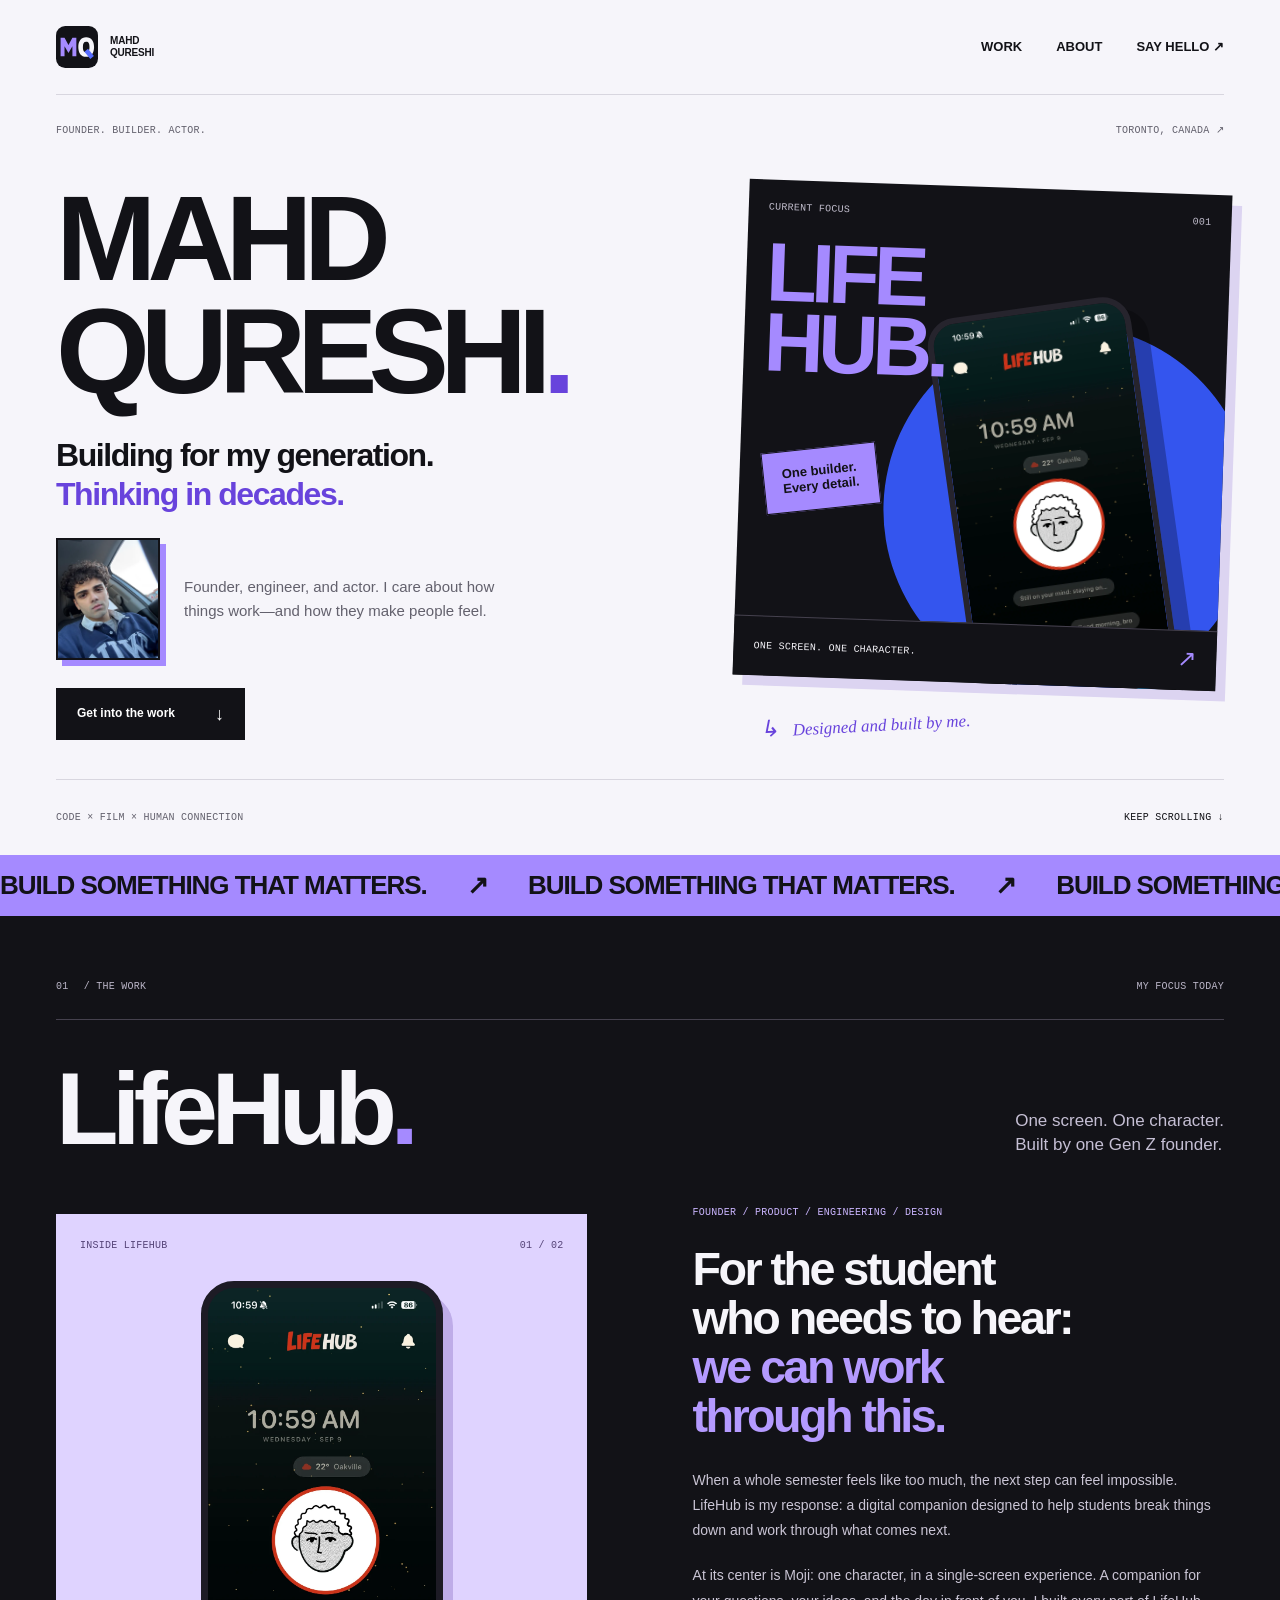
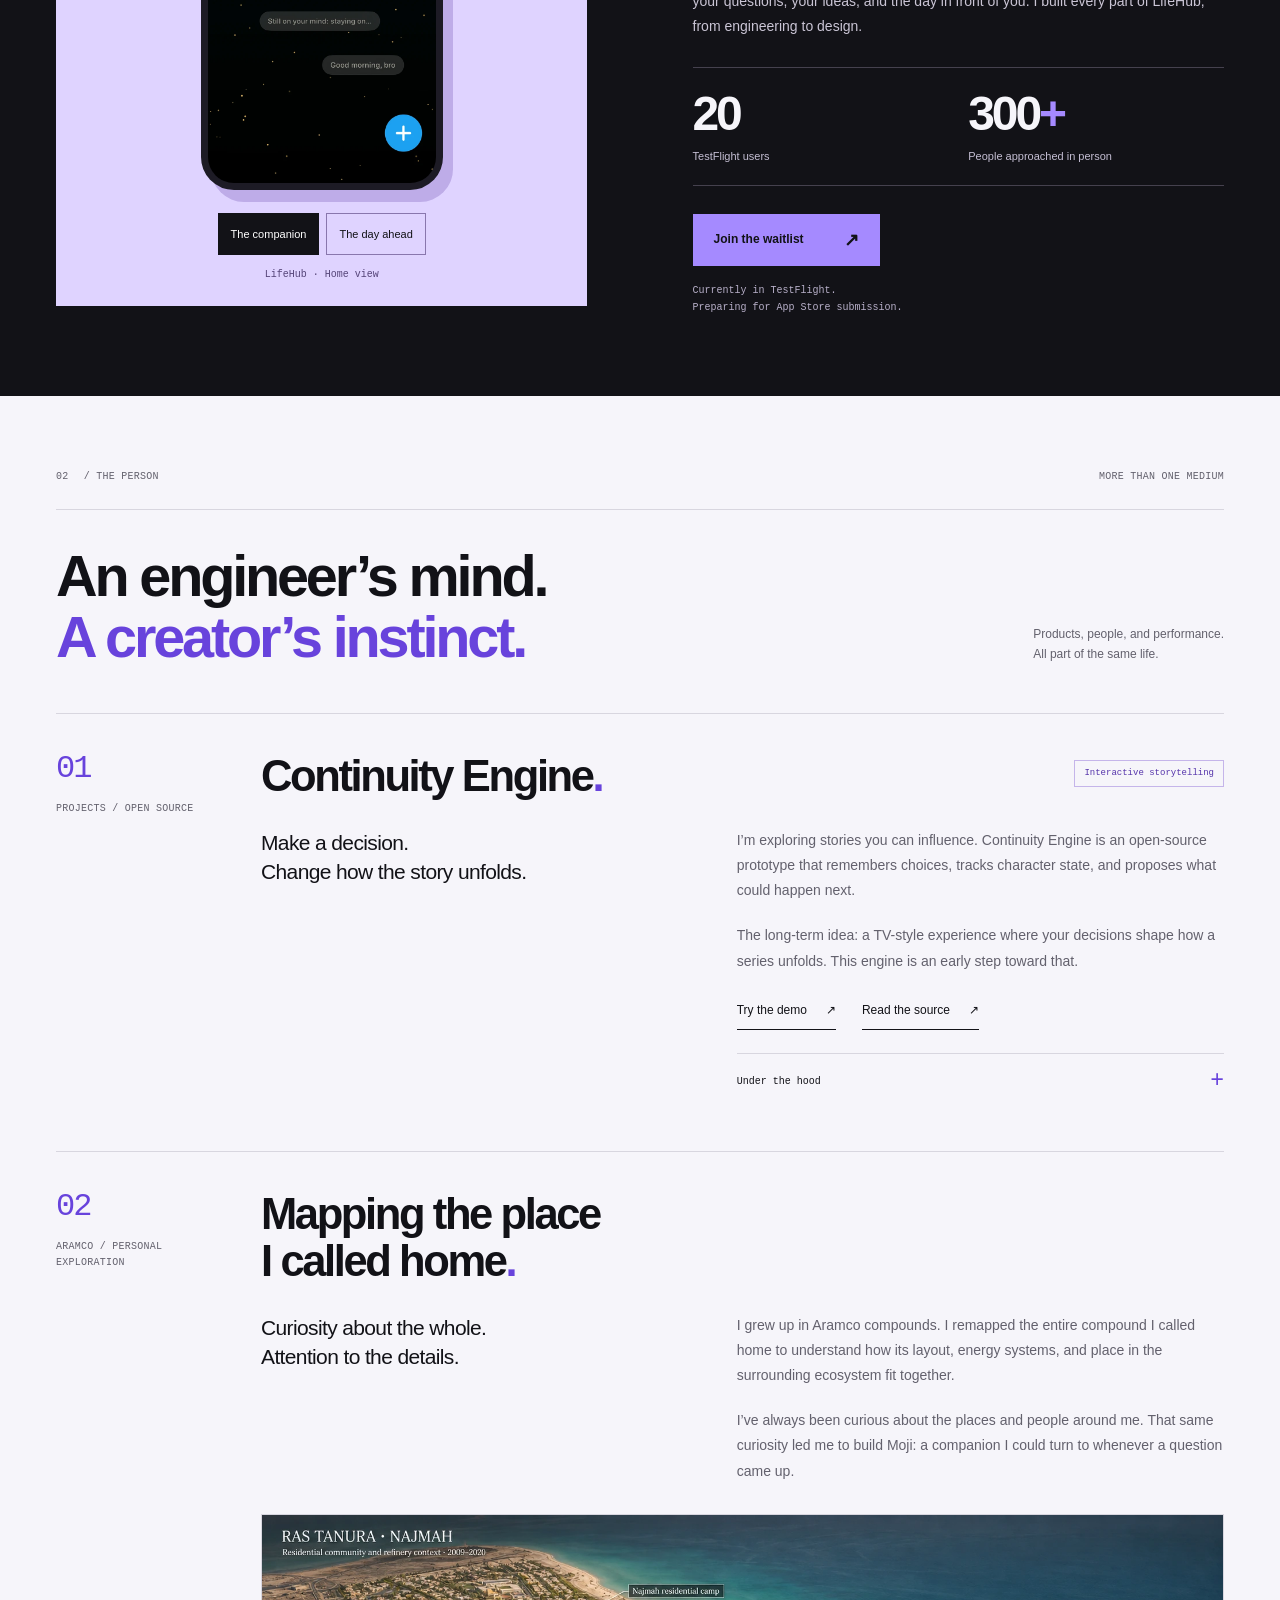
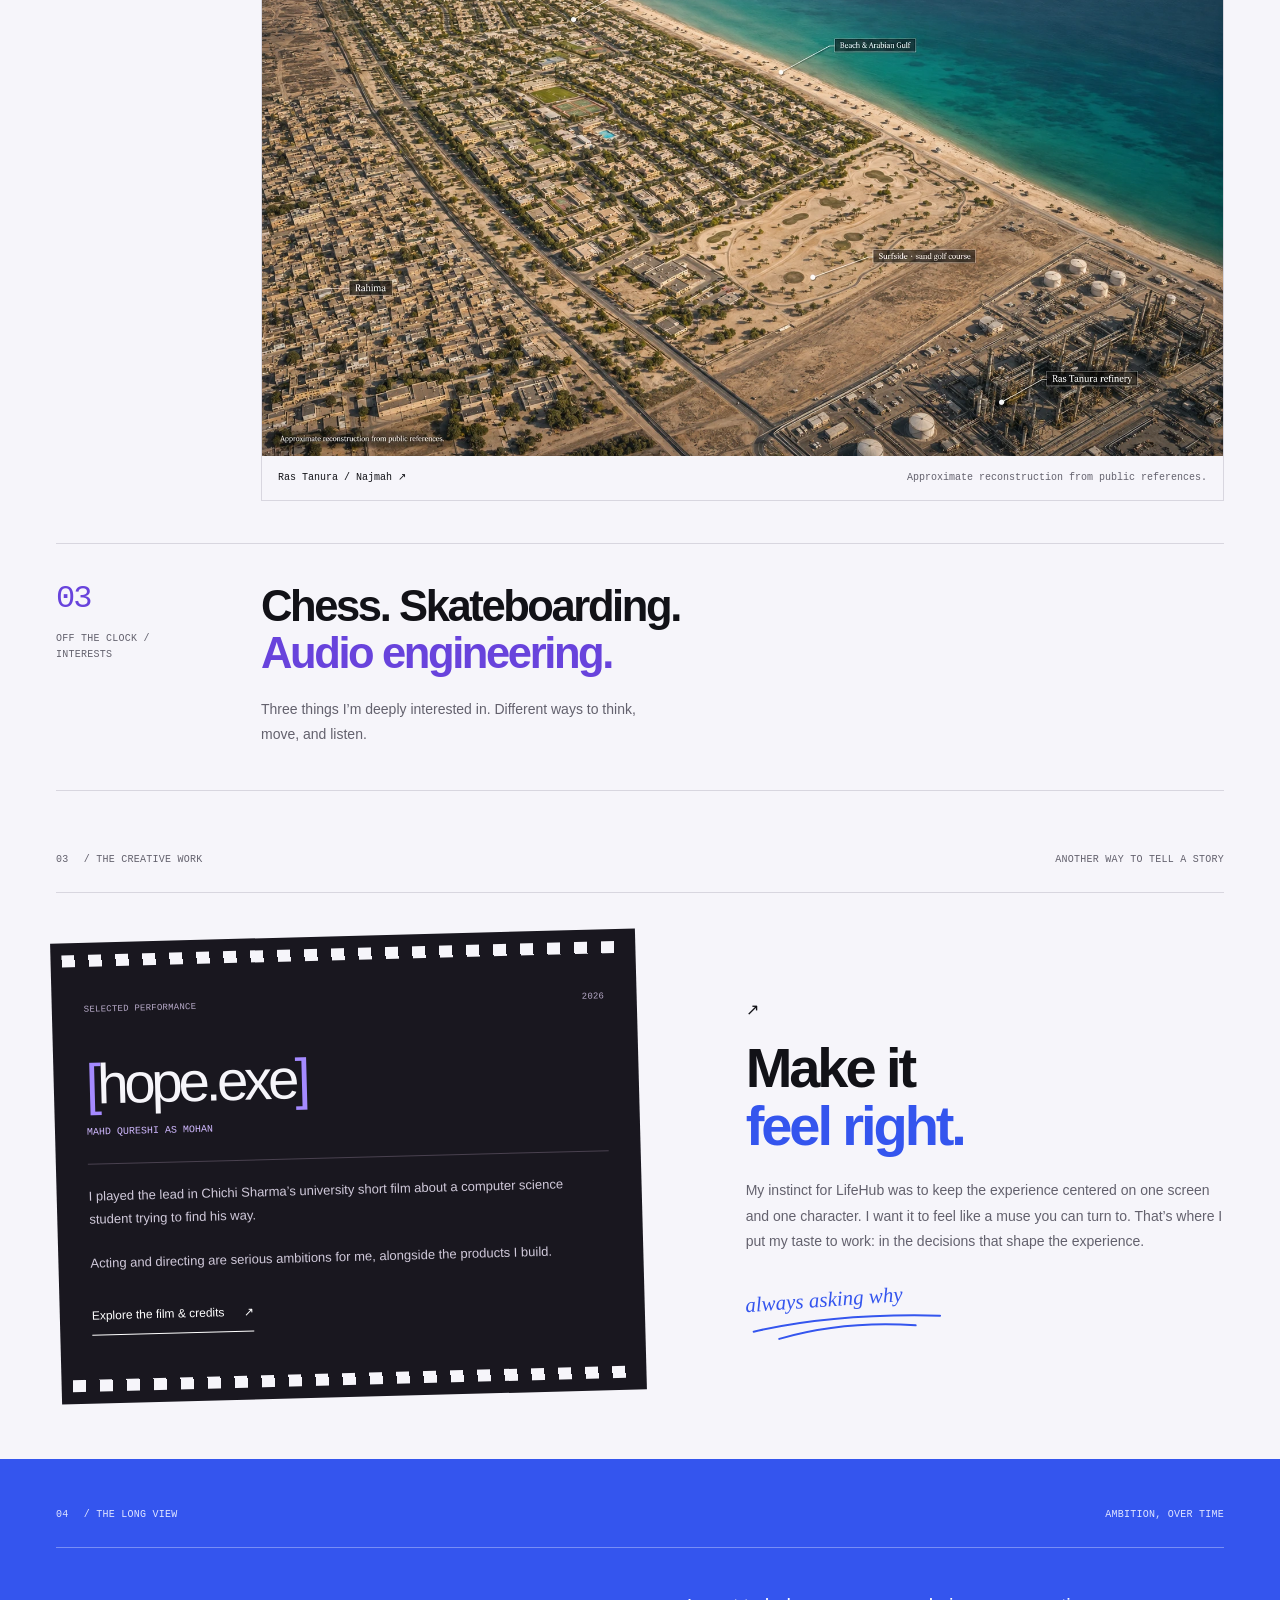
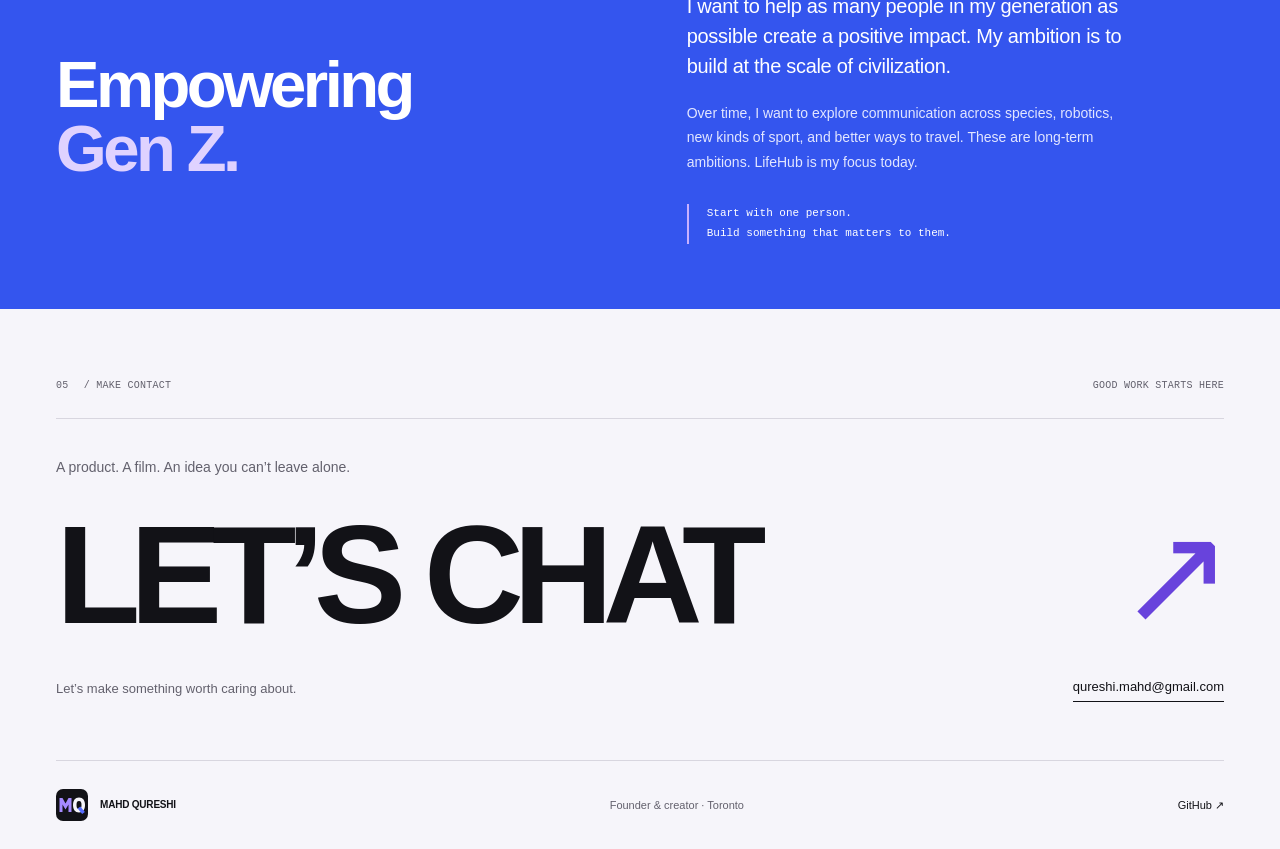
==== commit e384d76b: "Publish Violet Edition with MQ branding and personal imagery" ====
--- a/index.html
+++ b/index.html
@@ -1,100 +1,58 @@
 <!DOCTYPE html>
 <html lang="en">
 <head>
-<meta charset="utf-8">
-<meta name="viewport" content="width=device-width, initial-scale=1">
+<meta charset="utf-8"><meta name="viewport" content="width=device-width, initial-scale=1">
 <title>Mahd Qureshi — Founder & Creator</title>
-<meta name="description" content="Founder of LifeHub, a digital companion for Gen Z. Built end to end, now on TestFlight with 20 users. Products, people, and performance.">
-<meta name="theme-color" content="#f4f2e9">
-<meta property="og:type" content="profile">
-<meta property="og:title" content="Mahd Qureshi — Founder & Creator">
-<meta property="og:description" content="Building for my generation. Thinking in decades. Founder of LifeHub and actor in [hope.exe].">
+<meta name="description" content="Building for my generation. Thinking in decades. Mahd Qureshi, founder of LifeHub and actor in [hope.exe].">
+<meta name="theme-color" content="#f6f5fa">
+<meta property="og:type" content="profile"><meta property="og:title" content="Mahd Qureshi — Founder & Creator">
+<meta property="og:description" content="Building for my generation. Thinking in decades. LifeHub, film, and everything ahead.">
 <meta property="og:url" content="https://www.mahdqureshi.com/">
 <meta property="og:image" content="https://www.mahdqureshi.com/assets/social-card.png">
 <meta property="og:image:width" content="1200"><meta property="og:image:height" content="630">
 <meta name="twitter:card" content="summary_large_image">
-<meta name="twitter:image" content="https://www.mahdqureshi.com/assets/social-card.png">
 <link rel="canonical" href="https://www.mahdqureshi.com/">
-<link rel="icon" href="favicon.svg" type="image/svg+xml">
-<link rel="stylesheet" href="styles.css">
-<script src="site.js" defer></script>
+<link rel="icon" href="favicon.svg" type="image/svg+xml"><link rel="apple-touch-icon" href="assets/apple-touch-icon.png">
+<link rel="stylesheet" href="styles.css"><script src="site.js" defer></script>
 </head>
 <body>
 <a class="skip" href="#main">Skip to content</a>
-<header class="site-header wrap">
-<a class="wordmark" href="#top" aria-label="Mahd Qureshi, back to top">MQ<span class="wordmark-dot">.</span></a>
-<nav aria-label="Main navigation"><a href="#lifehub">LifeHub</a><a href="#about">The person</a><a href="#contact">Say hello <span aria-hidden="true">↗</span></a></nav>
-</header>
+<header class="site-header wrap"><a class="brand" href="#top" aria-label="Mahd Qureshi, back to top"><img src="favicon.svg" width="42" height="42" alt=""><span>MAHD<br> QURESHI</span></a><nav aria-label="Main navigation"><a href="#lifehub">WORK</a><a href="#about">ABOUT</a><a href="#contact">SAY HELLO <span aria-hidden="true">↗</span></a></nav></header>
 <main id="main">
 <section class="hero wrap" id="top" aria-labelledby="hero-title">
-<div class="hero-topline"><span>Founder & creator</span><span>Toronto · Canada</span></div>
-<h1 id="hero-title">Mahd Qureshi<span class="name-dot">.</span></h1>
-<div class="hero-grid">
-<div class="hero-copy">
-<p class="eyebrow"><span class="status-dot" aria-hidden="true"></span> Currently building LifeHub</p>
-<h2>Building for my generation.<br><em>Thinking in decades.</em></h2>
-<p class="intro">I’m building a digital companion to help Gen Z students get through an overwhelming semester, one manageable step at a time.</p>
-<p class="hero-personal">Founder, engineer, and actor. I care about how things work—and how they make people feel.</p>
-<div class="hero-actions"><a class="button button-dark" href="#lifehub">Explore my work <span aria-hidden="true">↓</span></a><a class="text-link" href="mailto:qureshi.mahd@gmail.com">Get in touch <span aria-hidden="true">↗</span></a></div>
+<div class="hero-kicker"><span>Founder. Builder. Actor.</span><span>Toronto, Canada <span aria-hidden="true">↗</span></span></div>
+<div class="hero-layout">
+<div class="identity"><h1 id="hero-title"><span>MAHD</span><span>QURESHI<span class="period">.</span></span></h1><p class="hero-manifesto">Building for my generation.<br> <span>Thinking in decades.</span></p><div class="hero-intro"><img class="founder-portrait" src="assets/mahd-portrait.webp" width="416" height="555" alt="Mahd Qureshi" decoding="async"><p class="hero-bio">Founder, engineer, and actor. I care about how things work—and how they make people feel.</p></div><a class="button button-black" href="#lifehub">Get into the work <span aria-hidden="true">↓</span></a></div>
+<div class="hero-object"><a class="product-poster" href="#lifehub" aria-label="Explore LifeHub, my current focus"><div class="poster-top"><span>Current focus</span><span>001</span></div><div class="poster-type" aria-hidden="true">LIFE<br> HUB.</div><div class="poster-orbit" aria-hidden="true"></div><img class="poster-phone" src="assets/lifehub-home.webp" width="780" height="1691" alt="LifeHub’s iPhone home view with a personal Moji companion" fetchpriority="high"><span class="poster-stamp">One builder.<br> Every detail.</span><div class="poster-bottom"><span>One screen. One character.</span><span aria-hidden="true">↗</span></div></a><p class="margin-note"><span aria-hidden="true">↳</span> Designed and built by me.</p></div>
 </div>
-<a class="hero-art" href="#lifehub" aria-label="Explore LifeHub, my current work">
-<div class="art-label"><span>01 / LifeHub</span><span>In the making <span aria-hidden="true">↗</span></span></div>
-<div class="hero-art-title" aria-hidden="true">A little more<br>human.</div>
-<img class="hero-phone" src="assets/lifehub-home.webp" width="780" height="1696" alt="LifeHub’s iPhone home screen with a personal Moji companion and conversation bubbles" fetchpriority="high">
-<div class="art-footer"><span>Designed & built by me</span><span>iOS / TestFlight</span></div>
-</a>
+<div class="hero-bottom"><span>Code × film × human connection</span><a href="#lifehub">Keep scrolling <span aria-hidden="true">↓</span></a></div>
+</section>
+<div class="ticker" aria-hidden="true"><div>BUILD SOMETHING THAT MATTERS. <span>↗</span> BUILD SOMETHING THAT MATTERS. <span>↗</span> BUILD SOMETHING THAT MATTERS. <span>↗</span></div></div>
+<section class="work-section" id="lifehub" aria-labelledby="lifehub-title"><div class="wrap">
+<div class="section-label"><span><b>01</b> / The work</span><span>My focus today</span></div>
+<div class="work-title"><h2 id="lifehub-title">LifeHub<span>.</span></h2><p>One screen. One character.<br> Built by one Gen Z founder.</p></div>
+<div class="work-grid">
+<div class="product-gallery"><div class="gallery-topline"><span>Inside LifeHub</span><span class="gallery-count" aria-hidden="true">01 / 02</span></div><div class="product-screen"><img id="product-home" src="assets/lifehub-home.webp" width="780" height="1691" alt="LifeHub home view with a Moji companion, local weather, and a conversational greeting" loading="lazy"><img id="product-today" src="assets/lifehub-today.webp" width="780" height="1691" alt="LifeHub’s daily view with a Moji companion, calendar, and to-do drawer" loading="lazy" hidden></div><div class="gallery-controls" aria-label="Choose an app view" hidden><button type="button" data-screen="home" aria-pressed="true" aria-controls="product-home">The companion</button><button type="button" data-screen="today" aria-pressed="false" aria-controls="product-today">The day ahead</button></div><p class="gallery-caption" aria-live="polite">LifeHub · Home view</p></div>
+<div class="work-copy"><p class="eyebrow">Founder / product / engineering / design</p><h3>For the student<br> who needs to hear:<br> <span>we can work<br> through this.</span></h3><p>When a whole semester feels like too much, the next step can feel impossible. LifeHub is my response: a digital companion designed to help students break things down and work through what comes next.</p><p>At its center is Moji: one character, in a single-screen experience. A companion for your questions, your ideas, and the day in front of you. I built every part of LifeHub, from engineering to design.</p><dl class="proof-grid"><div><dt>20</dt><dd>TestFlight users</dd></div><div><dt>300<span>+</span></dt><dd>People approached in person</dd></div></dl><a class="button button-violet" href="https://thelifehub.site/#waitlist">Join the waitlist <span aria-hidden="true">↗</span></a><p class="work-note">Currently in TestFlight.<br> Preparing for App Store submission.</p></div>
+</div></div></section>
+<section class="about-section wrap" id="about" aria-labelledby="about-title"><div class="section-label"><span><b>02</b> / The person</span><span>More than one medium</span></div><div class="about-heading"><h2 id="about-title">An engineer’s mind.<br> <span>A creator’s instinct.</span></h2><p>Products, people, and performance.<br> All part of the same life.</p></div>
+<div class="project-list">
+<article class="project-row" aria-labelledby="continuity-title">
+<div class="project-index"><span>01</span><p class="eyebrow">Projects / Open source</p></div>
+<div class="project-content"><div class="project-heading"><h3 id="continuity-title">Continuity Engine<span>.</span></h3><span class="project-tag">Interactive storytelling</span></div>
+<div class="project-body"><p class="project-lede">Make a decision.<br> Change how the story unfolds.</p><div><p>I’m exploring stories you can influence. Continuity Engine is an open-source prototype that remembers choices, tracks character state, and proposes what could happen next.</p><p>The long-term idea: a TV-style experience where your decisions shape how a series unfolds. This engine is an early step toward that.</p><div class="technical-links"><a class="text-link" href="https://mahd-qureshi.github.io/continuity-engine/">Try the demo <span aria-hidden="true">↗</span></a><a class="text-link" href="https://github.com/mahd-qureshi/continuity-engine">Read the source <span aria-hidden="true">↗</span></a></div>
+<details class="engine-details"><summary>Under the hood <span aria-hidden="true">+</span></summary><p>Choices become immutable events; character state is rebuilt by replaying them. A constrained beam search proposes a three-beat narrative path, with an inspectable decision trace.</p><p class="technical-meta">JavaScript · v0.2 · Zero dependencies · Zero API calls</p></details></div></div></div>
+</article>
+<article class="project-row" aria-labelledby="compound-title"><div class="project-index"><span>02</span><p class="eyebrow">Aramco / Personal exploration</p></div><div class="project-content"><div class="project-heading"><h3 id="compound-title">Mapping the place<br> I called home<span>.</span></h3></div><div class="project-body"><p class="project-lede">Curiosity about the whole.<br> Attention to the details.</p><div><p>I grew up in Aramco compounds. I remapped the entire compound I called home to understand how its layout, energy systems, and place in the surrounding ecosystem fit together.</p><p>I’ve always been curious about the places and people around me. That same curiosity led me to build Moji: a companion I could turn to whenever a question came up.</p></div></div><figure class="compound-figure"><a href="assets/ras-tanura-najmah.webp" aria-label="Open the full Ras Tanura and Najmah reconstruction"><img src="assets/ras-tanura-najmah.webp" width="1672" height="941" alt="Approximate reconstruction of Ras Tanura and Najmah showing the residential community, beach, golf course, Rahima, and refinery in their surrounding context" loading="lazy" decoding="async"></a><figcaption><span>Ras Tanura / Najmah <span aria-hidden="true">↗</span></span><span>Approximate reconstruction from public references.</span></figcaption></figure></div></article>
+<article class="project-row interests-row" aria-labelledby="interests-title"><div class="project-index"><span>03</span><p class="eyebrow">Off the clock / Interests</p></div><div class="project-content"><h3 id="interests-title">Chess. Skateboarding.<br> <span>Audio engineering.</span></h3><p class="interests-copy">Three things I’m deeply interested in. Different ways to think, move, and listen.</p></div></article>
 </div>
-<div class="hero-foot"><span>Technology. Storytelling. Human connection.</span><a href="#lifehub">A closer look <span aria-hidden="true">↓</span></a></div>
+<div class="creative-section"><div class="section-label"><span><b>03</b> / The creative work</span><span>Another way to tell a story</span></div><div class="creative-grid">
+<article class="film-card"><div class="film-perfs" aria-hidden="true"></div><div class="film-inner"><p class="film-slug"><span>Selected performance</span><span>2026</span></p><h3><span>[</span>hope.exe<span>]</span></h3><p class="film-role">Mahd Qureshi as Mohan</p><p>I played the lead in Chichi Sharma’s university short film about a computer science student trying to find his way.</p><p>Acting and directing are serious ambitions for me, alongside the products I build.</p><a class="text-link" href="https://filmfreeway.com/hopedotexe">Explore the film &amp; credits <span aria-hidden="true">↗</span></a></div><div class="film-perfs" aria-hidden="true"></div></article>
+<div class="creative-note"><span class="taste-symbol" aria-hidden="true">↗</span><h3>Make it<br> <span>feel right.</span></h3><p>My instinct for LifeHub was to keep the experience centered on one screen and one character. I want it to feel like a muse you can turn to. That’s where I put my taste to work: in the decisions that shape the experience.</p><div class="hand-drawn" aria-hidden="true">always asking why <svg viewBox="0 0 200 25"><path d="M4 14Q86 1 191 11M29 23Q94 9 166 19"/></svg></div></div>
+</div></div>
 </section>
-<section class="work-section" id="lifehub" aria-labelledby="lifehub-title"><div class="wrap">
-<div class="section-label"><span>01 / The work</span><span>My focus today</span></div>
-<div class="work-heading"><h2 id="lifehub-title">LifeHub<span class="accent-dot">.</span></h2><p>One screen. One character.<br>Built by one Gen Z founder.</p></div>
-<div class="work-grid">
-<div class="product-gallery">
-<div class="gallery-topline"><span>Inside LifeHub</span><span class="gallery-count" aria-hidden="true">01 / 02</span></div>
-<div class="product-screen">
-<img id="product-home" src="assets/lifehub-home.webp" width="780" height="1696" alt="LifeHub home screen: a Moji companion, local weather, and a conversational greeting" loading="lazy">
-<img id="product-today" src="assets/lifehub-today.webp" width="780" height="1696" alt="LifeHub’s daily view with a Moji companion, calendar, and to-do drawer" loading="lazy" hidden>
-</div>
-<div class="gallery-controls" aria-label="Choose an app view" hidden><button type="button" data-screen="home" aria-pressed="true" aria-controls="product-home">The companion</button><button type="button" data-screen="today" aria-pressed="false" aria-controls="product-today">The day ahead</button></div>
-<p class="gallery-caption" aria-live="polite">LifeHub · Home view</p>
-</div>
-<div class="work-copy">
-<p class="eyebrow">Founder · Product · Engineering · Design</p>
-<h3>For the student who needs to hear: <em>we can work through this.</em></h3>
-<p>When a whole semester feels like too much, the next step can feel impossible. LifeHub is my response: a digital companion designed to help students break things down and work through what comes next.</p>
-<p>At its center is Moji: one character, in a single-screen experience. A companion for your questions, your ideas, and the day in front of you. I built every part of LifeHub, from engineering to design.</p>
-<dl class="proof-grid"><div><dt>20</dt><dd>TestFlight users</dd></div><div><dt>300+</dt><dd>People approached in person</dd></div><div><dt>End to end</dt><dd>My role in the build</dd></div></dl>
-<a class="button button-light" href="https://thelifehub.site">Explore LifeHub <span aria-hidden="true">↗</span></a>
-<p class="work-note">Currently in TestFlight. Preparing for App Store submission.</p>
-</div>
-</div>
-</div></section>
-<section class="about-section wrap" id="about" aria-labelledby="about-title">
-<div class="section-label"><span>02 / The person</span><span>More than one medium</span></div>
-<div class="about-heading"><h2 id="about-title">An engineer’s mind.<br><em>A creator’s instinct.</em></h2><p>Products, people, and performance.<br>All part of the same life.</p></div>
-<div class="story-grid">
-<article class="story-block"><span class="story-number">01 / Aramco</span><h3>Curiosity came first.</h3><p>I grew up in Aramco compounds, paying attention to the communities around me and asking questions that didn’t always have answers. I’ve always been a people person. I built Moji partly because I wanted a companion I could turn to whenever curiosity struck.</p></article>
-<article class="story-block"><span class="story-number">02 / Film</span><h3>A place in the frame.</h3><p>I played Mohan, the lead in Chichi Sharma’s <cite>[hope.exe]</cite>—a university short film about a computer science student trying to find his way. Acting and directing are serious ambitions for me, alongside the products I build.</p><a class="text-link story-link" href="https://filmfreeway.com/hopedotexe">Explore the film & credits <span aria-hidden="true">↗</span></a></article>
-<article class="story-block"><span class="story-number">03 / Taste</span><h3>Make it feel right.</h3><p>My instinct for LifeHub was to keep the experience centered on one screen and one character. I want it to feel like a muse you can turn to. That’s where I put my taste to work: in the decisions that shape the experience.</p></article>
-</div>
-</section>
-<section class="technical-section wrap" aria-labelledby="technical-title">
-<div class="section-label"><span>03 / Another side of the work</span><span>Open source</span></div>
-<details class="technical-detail"><summary><span><span class="detail-kicker">Interactive storytelling · JavaScript</span><span class="detail-title" id="technical-title">Continuity Engine</span></span><span class="detail-toggle" aria-hidden="true">+</span></summary>
-<div class="technical-body"><p class="technical-intro">A small, deterministic engine for interactive stories that remembers choices, updates emotional state, and explains what should happen next.</p><div><p>I wanted character continuity that could be replayed and inspected. Choices become immutable events; state is rebuilt by replaying them. A constrained beam search proposes a three-beat narrative path, with a decision trace you can inspect.</p><p class="technical-meta">v0.2 · Zero dependencies · Zero API calls</p><div class="technical-links"><a class="text-link" href="https://mahd-qureshi.github.io/continuity-engine/">Try the demo <span aria-hidden="true">↗</span></a><a class="text-link" href="https://github.com/mahd-qureshi/continuity-engine">Read the source <span aria-hidden="true">↗</span></a></div></div></div>
-</details>
-</section>
-<section class="horizon-section wrap" aria-labelledby="horizon-title">
-<div class="section-label"><span>04 / The long view</span><span>Ambition, over time</span></div>
-<div class="horizon-grid"><h2 id="horizon-title">Help my generation<br><em>do more good.</em></h2><div><p class="horizon-lede">I want to help as many people in my generation as possible create a positive impact. My ambition is to build at the scale of civilization.</p><p>Over time, I want to explore communication across species, robotics, new kinds of sport, and better ways to travel. These are long-term ambitions. LifeHub is my focus today.</p><p class="horizon-signoff">Start with one person.<br>Build something that matters to them.</p></div></div>
-</section>
-<section class="contact-section" id="contact" aria-labelledby="contact-title"><div class="wrap">
-<div class="section-label"><span>05 / Make contact</span><span>Good work starts with a conversation</span></div>
-<h2 id="contact-title">Let’s make something<br><em>worth caring about.</em></h2>
-<div class="contact-bottom"><p>Building a product, making a film, or interested in LifeHub?<br>I’d like to hear what you have in mind.</p><a class="contact-link" href="mailto:qureshi.mahd@gmail.com">Say hello <span aria-hidden="true">↗</span></a></div>
-</div></section>
+<section class="horizon-section" aria-labelledby="horizon-title"><div class="wrap"><div class="section-label"><span><b>04</b> / The long view</span><span>Ambition, over time</span></div><div class="horizon-grid"><h2 id="horizon-title">Empowering<br> <span>Gen Z.</span></h2><div><p class="horizon-lede">I want to help as many people in my generation as possible create a positive impact. My ambition is to build at the scale of civilization.</p><p>Over time, I want to explore communication across species, robotics, new kinds of sport, and better ways to travel. These are long-term ambitions. LifeHub is my focus today.</p><p class="horizon-signoff">Start with one person.<br> Build something that matters to them.</p></div></div></div></section>
+<section class="contact-section wrap" id="contact" aria-labelledby="contact-title"><div class="section-label"><span><b>05</b> / Make contact</span><span>Good work starts here</span></div><p class="contact-prelude">A product. A film. An idea you can’t leave alone.</p><h2 id="contact-title"><a href="mailto:qureshi.mahd@gmail.com">LET’S CHAT<span aria-hidden="true">↗</span></a></h2><div class="contact-bottom"><p>Let’s make something worth caring about.</p><a class="email" href="mailto:qureshi.mahd@gmail.com">qureshi.mahd@gmail.com</a></div></section>
 </main>
-<footer class="site-footer wrap"><a class="footer-name" href="#top">Mahd Qureshi</a><p>Founder & creator · Toronto</p><div><a href="https://github.com/mahd-qureshi">GitHub <span aria-hidden="true">↗</span></a><a href="mailto:qureshi.mahd@gmail.com">Email <span aria-hidden="true">↗</span></a></div></footer>
-</body>
-</html>
+<footer class="site-footer wrap"><a class="brand" href="#top" aria-label="Back to top"><img src="favicon.svg" width="32" height="32" alt=""><span>MAHD QURESHI</span></a><p>Founder & creator · Toronto</p><a href="https://github.com/mahd-qureshi">GitHub <span aria-hidden="true">↗</span></a></footer>
+</body></html>
--- a/styles.css
+++ b/styles.css
@@ -1,45 +1,320 @@
-/* Mahd Qureshi — an editorial, product-first founder site. */
-:root{--paper:#f4f2e9;--ink:#1a211d;--muted:#5b625b;--rule:#d1d4c8;--acid:#d8f36a;--forest:#163d32;--white:#fafbf4;--sans:-apple-system,BlinkMacSystemFont,"Segoe UI",Arial,sans-serif;--serif:"Iowan Old Style","Palatino Linotype",Palatino,Georgia,serif;--mono:ui-monospace,SFMono-Regular,Consolas,monospace}
-*,*::before,*::after{box-sizing:border-box}
-html{scroll-behavior:smooth;scroll-padding-top:2rem;-webkit-text-size-adjust:100%}
-body{margin:0;background:var(--paper);color:var(--ink);font-family:var(--sans);font-size:16px;line-height:1.65;-webkit-font-smoothing:antialiased}
-::selection{color:var(--ink);background:var(--acid)}
-a{color:inherit;text-decoration:none}button{font:inherit}button,a{-webkit-tap-highlight-color:transparent}
-a:focus-visible,button:focus-visible,summary:focus-visible{outline:3px solid #ad4524;outline-offset:6px}
-p,h1,h2,h3{margin:0}p+p{margin-top:1.2rem}h1,h2,h3{line-height:1.05;font-weight:500;letter-spacing:-.055em}em{font-family:var(--serif);font-weight:400;letter-spacing:-.055em}
-img{display:block;max-width:100%;height:auto}[hidden]{display:none!important}
-.wrap{width:min(1280px,calc(100% - 112px));margin-inline:auto}
-.skip{position:fixed;top:12px;left:12px;z-index:100;transform:translateY(-180%);padding:10px 18px;background:var(--ink);color:var(--paper)}.skip:focus{transform:none}
-.site-header{display:flex;justify-content:space-between;align-items:center;padding-block:24px;border-bottom:1px solid var(--rule)}
-.wordmark{font-size:28px;line-height:1;font-weight:800;letter-spacing:-3px}.wordmark-dot{color:#58732a}
-nav{display:flex;align-items:center;gap:32px;font-size:13px}nav a{padding:5px 0}nav a:hover{text-decoration:underline;text-underline-offset:5px}nav a:last-child{font-weight:600}
-.hero{padding-top:30px}.hero-topline,.hero-foot,.section-label,.art-label,.art-footer,.gallery-topline{display:flex;justify-content:space-between;gap:20px;font-family:var(--mono);font-size:10px;letter-spacing:.08em;text-transform:uppercase}
-.hero-topline{color:var(--muted)}.hero h1{font-size:clamp(60px,10.8vw,151px);letter-spacing:-.075em;line-height:1.06;margin:10px 0 38px;white-space:nowrap}.name-dot{color:#57763f}
-.hero-grid{display:grid;grid-template-columns:1.16fr 1fr;gap:8%;align-items:center}.hero-copy{padding-block:14px 32px}.eyebrow{font-family:var(--mono);font-size:10px;letter-spacing:.06em;text-transform:uppercase;display:flex;align-items:center;gap:8px}.status-dot{height:6px;width:6px;display:inline-block;flex-shrink:0;border-radius:50%;background:#476e26}
-.hero h2{font-size:clamp(32px,3.4vw,48px);line-height:1.1;margin:24px 0}.hero h2 em{color:#536b45}.intro{font-size:19px;line-height:1.6;max-width:460px}.hero-personal{color:var(--muted);max-width:420px;font-size:14px;margin-top:22px}.hero-actions{display:flex;align-items:center;gap:28px;margin-top:30px}
-.button{display:inline-flex;align-items:center;justify-content:space-between;gap:25px;padding:14px 21px;font-size:12px;font-weight:600;border:1px solid transparent;transition:background .18s,color .18s}.button-dark{background:var(--ink);color:var(--paper)}.button-dark:hover{background:var(--forest)}.text-link{font-size:12px;border-bottom:1px solid currentColor;padding:3px 0}.text-link:hover{opacity:.7}
-.hero-art{height:490px;position:relative;overflow:hidden;background:var(--acid);border-radius:2px;isolation:isolate;display:block}.art-label{position:absolute;inset:20px 21px auto;z-index:2;font-size:9px}.hero-art-title{position:absolute;left:27px;top:59px;font-family:var(--serif);font-size:clamp(44px,5vw,70px);line-height:.94;letter-spacing:-.065em;color:var(--forest)}.hero-phone{position:absolute;width:211px;right:12%;top:152px;transform:rotate(12deg);border:6px solid #15221c;border-radius:29px;box-shadow:15px 22px 32px #1b321d30;transition:transform .35s}.hero-art:hover .hero-phone{transform:translateY(-6px) rotate(9deg)}.art-footer{position:absolute;bottom:0;left:0;right:0;padding:15px 21px;background:var(--acid);border-top:1px solid #163d3233;font-size:8px;z-index:2}
-.hero-foot{padding:25px 0 32px;margin-top:34px;border-top:1px solid var(--rule);font-size:9px;color:var(--muted)}.hero-foot a{color:var(--ink)}
-.work-section{background:var(--forest);color:var(--white);padding:66px 0 80px}.section-label{font-size:9px;padding-bottom:25px;border-bottom:1px solid var(--rule);color:var(--muted)}.work-section .section-label{color:#bfd0c7;border-color:#ffffff30}.work-heading{display:flex;justify-content:space-between;align-items:end;margin:37px 0 42px}.work-heading h2{font-size:clamp(65px,7.3vw,103px);letter-spacing:-.07em}.accent-dot{color:var(--acid)}.work-heading>p{font-family:var(--serif);font-size:19px;line-height:1.35;color:#d9e1d8}
-.work-grid{display:grid;grid-template-columns:1fr 1fr;gap:8%;align-items:center}.product-gallery{background:#dbe1d3;padding:23px 28px 18px;color:var(--ink);border-radius:2px}.gallery-topline{font-size:9px;color:#4b5d50}.product-screen{max-width:239px;margin:24px auto 20px;border:7px solid #203328;border-radius:31px;background:#203328;overflow:hidden;box-shadow:0 15px 24px #163d3224}.product-screen img{width:100%}.gallery-controls{display:flex;gap:6px;justify-content:center}.gallery-controls button{cursor:pointer;background:transparent;border:1px solid #889989;border-radius:2px;padding:8px 11px;font-size:10px;line-height:1.5;color:var(--ink)}.gallery-controls button[aria-pressed=true]{background:var(--forest);color:var(--white);border-color:var(--forest)}.gallery-controls button:hover{border-color:var(--ink)}.gallery-caption{text-align:center;font-size:9px;color:#4b5d50;margin-top:12px}
-.work-copy>.eyebrow{font-size:9px;color:var(--acid)}.work-copy h3{font-size:clamp(28px,3.1vw,43px);line-height:1.16;margin:22px 0 27px;letter-spacing:-.045em}.work-copy h3 em{color:var(--acid)}.work-copy>p:not(.eyebrow){font-size:14px;line-height:1.75;color:#d5dfd6}.proof-grid{display:grid;grid-template-columns:1fr 1fr;gap:20px;margin:30px 0;padding:24px 0;border-top:1px solid #ffffff30;border-bottom:1px solid #ffffff30}.proof-grid>div:last-child{grid-column:1/-1}.proof-grid dt{font-size:27px;line-height:1.1;letter-spacing:-.04em}.proof-grid dd{font-size:10px;color:#c1d0c4;margin:7px 0 0}.button-light{background:var(--acid);color:var(--ink)}.button-light:hover{background:var(--white)}.work-copy p.work-note{font-size:11px;line-height:1.6;max-width:310px;color:#b9cdbf;margin-top:17px}
-.about-section{padding-block:77px 70px}.about-heading{display:flex;justify-content:space-between;gap:40px;align-items:end;margin:37px 0 48px}.about-heading h2,.horizon-grid h2{font-size:clamp(34px,4.6vw,63px);line-height:1.1}.about-heading>p{font-size:12px;color:var(--muted);padding-bottom:5px}.story-grid{display:grid;grid-template-columns:repeat(3,1fr);gap:38px}.story-number{font-family:var(--mono);font-size:10px;color:#6a735e;display:block;padding-bottom:15px;border-bottom:1px solid var(--rule)}.story-block h3{font-size:22px;letter-spacing:-.04em;margin:23px 0 16px}.story-block p{font-size:13px;color:var(--muted);line-height:1.8}.story-link{display:inline-block;margin-top:20px}
-.technical-section{padding-block:8px 62px}.technical-detail{border-bottom:1px solid var(--rule)}.technical-detail summary{display:flex;align-items:center;justify-content:space-between;gap:25px;cursor:pointer;padding:28px 0;list-style:none}.technical-detail summary::-webkit-details-marker{display:none}.detail-kicker{display:block;font-family:var(--mono);font-size:9px;letter-spacing:.04em;color:var(--muted);margin-bottom:6px}.detail-title{font-size:28px;letter-spacing:-.04em;line-height:1.3}.detail-toggle{font-size:29px;font-weight:300;transition:transform .2s}.technical-detail[open] .detail-toggle{transform:rotate(45deg)}.technical-body{display:grid;grid-template-columns:1fr 1fr;gap:8%;padding-bottom:34px}.technical-intro{font-size:22px;line-height:1.45;letter-spacing:-.025em}.technical-body>div>p{font-size:13px;line-height:1.75;color:var(--muted)}.technical-body p.technical-meta{font-family:var(--mono);font-size:10px}.technical-links{display:flex;gap:24px;margin-top:22px}
-.horizon-section{padding-block:15px 78px}.horizon-grid{display:grid;grid-template-columns:1fr 1fr;gap:8%;margin-top:42px}.horizon-grid>div{max-width:455px}.horizon-grid p{font-size:14px;color:var(--muted);line-height:1.75}.horizon-grid p.horizon-lede{font-size:20px;color:var(--ink);line-height:1.5;letter-spacing:-.015em}.horizon-grid p.horizon-signoff{font-family:var(--serif);font-size:23px;color:var(--forest);line-height:1.35;margin-top:28px}
-.contact-section{background:var(--acid);padding:51px 0 57px}.contact-section .section-label{border-color:#1a211d40;color:var(--forest)}.contact-section h2{font-size:clamp(42px,7vw,94px);line-height:1.03;margin:42px 0 35px}.contact-section em{color:var(--forest)}.contact-bottom{display:flex;align-items:center;justify-content:space-between;gap:28px}.contact-bottom p{font-size:13px}.contact-link{font-size:23px;letter-spacing:-.025em;border-bottom:1px solid var(--ink);padding:8px 0;min-width:158px;display:flex;justify-content:space-between;gap:24px}.contact-link:hover{color:var(--forest)}
-.site-footer{display:flex;justify-content:space-between;align-items:center;gap:25px;padding-block:26px;font-size:10px}.footer-name{font-size:14px;letter-spacing:-.035em;font-weight:600}.site-footer p{color:var(--muted)}.site-footer>div{display:flex;gap:20px}.site-footer a:hover{text-decoration:underline;text-underline-offset:4px}
-.notfound{padding:15vh 0;min-height:70vh}.notfound h1{font-size:clamp(48px,8vw,100px);margin:22px 0}.notfound .button{margin-top:30px}
-@media(min-width:1500px){.hero h1{font-size:155px}.hero-art-title{font-size:74px}}
-@media(max-width:1000px){.wrap{width:calc(100% - 64px)}.hero-grid{gap:5%;grid-template-columns:1.1fr 1fr}.hero-art{height:440px}.hero-phone{width:190px;right:8%;top:140px}.intro{font-size:17px}.hero-actions{gap:18px}.hero h1{font-size:10.9vw}.work-grid{gap:5%}.work-copy h3{font-size:31px}.product-gallery{padding:20px 18px}.story-grid{gap:24px}.about-heading{gap:25px}}
-@media(max-width:740px){.wrap{width:calc(100% - 40px)}.site-header{padding-block:20px}nav{gap:20px;font-size:11px}.wordmark{font-size:24px}.hero{padding-top:24px}.hero-topline{font-size:8px}.hero h1{font-size:11.1vw;margin:16px 0 29px}.hero-grid{grid-template-columns:1fr;gap:28px}.hero-copy{padding:5px 0 0}.hero h2{font-size:clamp(32px,6.6vw,46px);margin:23px 0 20px}.intro{max-width:520px;font-size:17px}.hero-personal{max-width:450px}.hero-actions{margin-top:25px;gap:24px}.hero-art{height:370px}.hero-art-title{font-size:60px;top:62px}.hero-phone{width:202px;top:83px;right:12%;transform:rotate(12deg)}.hero-foot{font-size:8px;margin-top:26px;padding:20px 0 25px}.hero-foot span{max-width:220px}.work-section{padding:42px 0 50px}.section-label{font-size:8px;padding-bottom:20px}.section-label>span:last-child{text-align:right}.work-heading{margin:28px 0 30px;gap:18px}.work-heading h2{font-size:66px}.work-heading>p{font-size:14px}.work-grid{grid-template-columns:1fr;gap:35px}.work-copy{grid-row:1}.work-copy h3{font-size:34px;max-width:530px}.work-copy>p{max-width:520px}.proof-grid{grid-template-columns:1fr 1fr 1.2fr;gap:10px;margin:24px 0;padding:20px 0}.proof-grid>div:last-child{grid-column:auto}.proof-grid dt{font-size:22px}.proof-grid dd{font-size:9px}.product-gallery{padding:20px}.product-screen{max-width:229px}.gallery-controls button{font-size:11px;min-height:42px}.about-section{padding-block:49px 40px}.about-heading{display:block;margin:28px 0 31px}.about-heading h2{font-size:37px}.about-heading>p{margin-top:20px}.story-grid{grid-template-columns:1fr;gap:27px}.story-block h3{font-size:23px;margin-top:16px}.story-block p{font-size:14px;max-width:550px}.story-number{padding-bottom:12px}.technical-section{padding-bottom:42px}.technical-detail summary{padding-block:24px}.detail-title{font-size:25px}.technical-body{grid-template-columns:1fr;gap:18px}.technical-intro{font-size:21px}.horizon-section{padding-block:5px 48px}.horizon-grid{grid-template-columns:1fr;gap:24px;margin-top:29px}.horizon-grid h2{font-size:39px}.horizon-grid>div{max-width:550px}.horizon-grid p.horizon-lede{font-size:19px}.contact-section{padding:36px 0 38px}.contact-section h2{font-size:clamp(37px,7.8vw,57px);margin:29px 0}.contact-bottom{align-items:start;flex-direction:column;gap:19px}.contact-bottom p{font-size:12px}.contact-link{font-size:23px}.site-footer{flex-wrap:wrap;gap:13px;padding-block:24px}.site-footer p{width:100%;order:3;font-size:9px}.site-footer>div{margin-left:auto}.technical-links .text-link,.site-footer a,nav a{padding-block:10px}}
-@media(max-width:400px){.wrap{width:calc(100% - 32px)}nav{gap:15px}.hero-topline{letter-spacing:.04em}.hero h2{font-size:32px}.hero-art-title{font-size:48px;left:21px}.hero-phone{width:180px;right:7%;top:109px}.hero-art{height:348px}.hero-art-title{top:60px}.work-heading{align-items:start;flex-direction:column;gap:14px}.work-heading>p br{display:none}.work-copy h3{font-size:30px}.proof-grid dt{font-size:19px}.proof-grid dd{font-size:8px}.about-heading h2{font-size:32px}.horizon-grid h2{font-size:34px}.contact-section h2{font-size:36px}.section-label{font-size:7px}}
-/* Keep small editorial labels readable and focus visible on both palettes. */
-.work-section a:focus-visible,.work-section button:focus-visible{outline-color:var(--acid)}
-.product-gallery button:focus-visible{outline-color:var(--forest)}
-.story-number{color:#5b6450}
-.section-label,.art-footer,.hero-topline,.hero-foot,.proof-grid dd{font-size:max(9px,.6rem)}
-.hero-art-title{font-size:52px}
-.hero-phone{top:190px}
-@media(max-width:740px){.hero-art-title{font-size:50px}.hero-phone{top:172px;right:10%}}
-@media(max-width:400px){.hero-art-title{font-size:46px}.hero-phone{top:165px;right:8%}.section-label{letter-spacing:.025em}}
-@media(prefers-reduced-motion:reduce){html{scroll-behavior:auto}*,*::before,*::after{transition:none!important}}
+:root {
+  --white: #f6f5fa;
+  --black: #121217;
+  --muted: #63616d;
+  --line: #d8d6df;
+  --violet: #a58aff;
+  --purple: #6843dc;
+  --blue: #3455ee;
+  --sans: "Helvetica Neue", Helvetica, Arial, sans-serif;
+  --display: "Arial Black", "Helvetica Neue", Arial, sans-serif;
+  --mono: ui-monospace, SFMono-Regular, Consolas, monospace;
+}
+* { box-sizing: border-box; }
+html { scroll-behavior: smooth; scroll-padding-top: 28px; -webkit-text-size-adjust: 100%; }
+body { margin: 0; background: var(--white); color: var(--black); font: 16px/1.65 var(--sans); -webkit-font-smoothing: antialiased; }
+::selection { background: var(--violet); color: var(--black); }
+a { color: inherit; text-decoration: none; }
+button { font: inherit; }
+p,h1,h2,h3 { margin: 0; }
+p+p { margin-top: 20px; }
+h1,h2,h3 { font-weight: 700; line-height: 1.04; letter-spacing: -.055em; }
+img { display: block; max-width: 100%; height: auto; }
+[hidden] { display: none !important; }
+a:focus-visible,button:focus-visible,summary:focus-visible { outline: 3px solid var(--blue); outline-offset: 6px; }
+.wrap { width: min(1260px, calc(100% - 112px)); margin-inline: auto; }
+.skip { position: fixed; top: 10px; left: 10px; z-index: 20; transform: translateY(-180%); background: var(--black); color: white; padding: 12px 18px; }
+.skip:focus { transform: none; }
+.site-header { display: flex; align-items: center; justify-content: space-between; gap: 24px; padding-block: 26px; border-bottom: 1px solid var(--line); }
+.brand { display: inline-flex; align-items: center; gap: 12px; }
+.brand span { font-size: 10px; font-weight: 800; line-height: 1.22; letter-spacing: -.02em; }
+nav { display: flex; gap: 34px; align-items: center; font-size: 13px; font-weight: 600; }
+nav a { padding-block: 9px; }
+nav a:hover { text-decoration: underline; text-decoration-color: var(--purple); text-decoration-thickness: 3px; text-underline-offset: 6px; }
+.hero { padding-top: 28px; }
+.hero-kicker,.hero-bottom,.section-label,.poster-top,.poster-bottom,.gallery-topline,.film-slug { display: flex; align-items: center; justify-content: space-between; gap: 20px; font: 10px/1.5 var(--mono); text-transform: uppercase; letter-spacing: .025em; }
+.hero-kicker { color: var(--muted); }
+.hero-layout { display: grid; grid-template-columns: 1.25fr 1fr; align-items: center; gap: 7%; margin-top: 39px; }
+.identity h1 { font: 900 clamp(80px,9.5vw,140px)/.83 var(--display); letter-spacing: -.075em; }
+.identity h1>span { display: block; }
+.identity h1>span+span { margin-top: 13px; }
+.period { color: var(--purple); }
+.hero-manifesto { font-size: clamp(23px,2.5vw,34px); line-height: 1.22; font-weight: 650; letter-spacing: -.045em; margin-top: 34px; }
+.hero-manifesto span { color: var(--purple); }
+.hero-bio { font-size: 15px; color: var(--muted); max-width: 380px; margin-top: 21px; }
+.button { display: inline-flex; align-items: center; justify-content: space-between; gap: 40px; padding: 15px 20px; font-size: 12px; font-weight: 600; border: 1px solid transparent; min-height: 48px; transition: background .18s, color .18s, transform .18s; }
+.button span { font-size: 18px; line-height: 1; }
+.button-black { background: var(--black); color: white; }
+.button-black:hover { background: var(--blue); transform: translateY(-2px); }
+.identity .button { margin-top: 28px; }
+.hero-object { padding: 10px 0 20px; min-width: 0; }
+.product-poster { display: block; position: relative; height: 496px; background: var(--black); color: var(--white); overflow: hidden; transform: rotate(2deg); box-shadow: 10px 10px 0 #dcd4f1; transition: transform .25s; }
+.product-poster:hover { transform: rotate(0deg); }
+.poster-top { position: absolute; top: 20px; left: 20px; right: 20px; color: #c2becd; z-index: 2; }
+.poster-type { position: absolute; top: 58px; left: 20px; font: 900 clamp(58px,6.5vw,96px)/.84 var(--display); letter-spacing: -.07em; color: var(--violet); z-index: 1; }
+.poster-orbit { position: absolute; width: 370px; height: 370px; background: var(--blue); border-radius: 50%; top: 135px; left: 30%; }
+.poster-phone { position: absolute; width: 205px; right: 13%; top: 116px; transform: rotate(-10deg); border: 6px solid #26242d; border-radius: 29px; box-shadow: 16px 14px 0 #0004; }
+.poster-stamp { position: absolute; top: 266px; left: 24px; padding: 15px 18px; background: var(--violet); color: var(--black); font: 700 13px/1.15 var(--sans); transform: rotate(-8deg); z-index: 3; border: 1px solid var(--black); }
+.poster-bottom { position: absolute; left: 0; right: 0; bottom: 0; padding: 18px 20px; background: var(--black); border-top: 1px solid #45414e; z-index: 4; }
+.poster-bottom>span:last-child { font-size: 23px; color: var(--violet); line-height: 1; }
+.margin-note { font: italic 17px/1.3 Georgia,serif; color: var(--purple); margin: 20px 0 0 18px; transform: rotate(-3deg); }
+.margin-note span { margin-right: 10px; font-size: 23px; }
+.hero-bottom { padding-block: 30px; margin-top: 26px; border-top: 1px solid var(--line); color: var(--muted); }
+.hero-bottom a { color: var(--black); }
+.ticker { overflow: hidden; background: var(--violet); padding: 15px 0; }
+.ticker>div { width: max-content; white-space: nowrap; font: 800 26px/1.2 var(--display); letter-spacing: -.04em; }
+.ticker span { display: inline-block; margin: 0 34px; }
+.work-section { background: var(--black); color: var(--white); padding-block: 63px 80px; }
+.section-label { padding-bottom: 25px; border-bottom: 1px solid var(--line); color: var(--muted); }
+.section-label b { margin-right: 9px; font-weight: 400; }
+.work-section .section-label { border-color: #45414e; color: #bbb6c8; }
+.work-section a:focus-visible,.work-section button:focus-visible { outline-color: var(--violet); }
+.work-title { display: flex; justify-content: space-between; align-items: end; gap: 30px; margin-block: 36px 42px; }
+.work-title h2 { font-size: clamp(70px,8vw,112px); letter-spacing: -.065em; }
+.work-title h2 span { color: var(--violet); }
+.work-title>p { color: #c5bfd4; font-size: 17px; line-height: 1.4; padding-bottom: 6px; }
+.work-grid { display: grid; grid-template-columns: 1fr 1fr; gap: 9%; align-items: center; }
+.product-gallery { background: #dfd3ff; color: var(--black); padding: 24px; position: relative; }
+.gallery-topline { color: #554478; }
+.product-screen { max-width: 242px; margin: 28px auto 23px; border: 7px solid #1d1b25; border-radius: 33px; background: #1d1b25; overflow: hidden; box-shadow: 10px 12px 0 #beace8; }
+.product-screen img { width: 100%; }
+.gallery-controls { display: flex; justify-content: center; gap: 7px; }
+.gallery-controls button { border: 1px solid #8977ad; background: transparent; color: var(--black); min-height: 42px; padding: 9px 12px; font-size: 11px; cursor: pointer; }
+.gallery-controls button[aria-pressed="true"] { background: var(--black); color: white; border-color: var(--black); }
+.gallery-controls button:hover { border-color: var(--black); }
+.product-gallery button:focus-visible { outline-color: var(--blue); }
+.gallery-caption { color: #554478; text-align: center; font: 10px/1.5 var(--mono); margin-top: 12px; }
+.eyebrow { font: 10px/1.6 var(--mono); text-transform: uppercase; letter-spacing: .025em; }
+.work-copy>.eyebrow { color: #cbb6ff; }
+.work-copy h3 { font-size: clamp(31px,3.65vw,50px); line-height: 1.05; margin: 24px 0 27px; }
+.work-copy h3 span { color: #b49aff; }
+.work-copy>p:not(.eyebrow) { font-size: 14px; line-height: 1.8; color: #cac5d5; }
+.proof-grid { display: grid; grid-template-columns: 1fr 1fr; gap: 20px; border-block: 1px solid #45414e; margin: 28px 0; padding: 20px 0; }
+.proof-grid dt { font-size: 48px; line-height: 1.1; letter-spacing: -.065em; font-weight: 600; }
+.proof-grid dt span { color: var(--violet); }
+.proof-grid dd { margin: 6px 0 0; color: #c5bfd4; font-size: 11px; }
+.button-violet { background: var(--violet); color: var(--black); }
+.button-violet:hover { background: white; transform: translateY(-2px); }
+.work-copy p.work-note { margin-top: 16px; font: 10px/1.7 var(--mono); color: #b8b0c9; }
+.about-section { padding-block: 73px 62px; }
+.about-heading { display: flex; align-items: end; justify-content: space-between; gap: 30px; margin-block: 36px 44px; }
+.about-heading h2 { font-size: clamp(35px,4.5vw,61px); line-height: 1.07; }
+.about-heading h2 span { color: var(--purple); }
+.about-heading>p { font-size: 12px; color: var(--muted); padding-bottom: 4px; }
+.hand-drawn { position: relative; width: max-content; font: italic 21px/1.2 Georgia,serif; color: var(--blue); margin-top: 32px; transform: rotate(-4deg); }
+.hand-drawn svg { display: block; width: 205px; height: 25px; fill: none; stroke: currentColor; stroke-width: 2; stroke-linecap: round; }
+.film-card { color: var(--white); background: #19171f; display: flex; flex-direction: column; justify-content: space-between; transform: rotate(-1.5deg); }
+.film-perfs { height: 12px; margin: 12px 11px; background: repeating-linear-gradient(to right,var(--white) 0 13px,transparent 13px 27px); }
+.film-inner { padding: 25px 32px 32px; }
+.film-slug { color: #b8abc9; font-size: 9px; }
+.film-inner h3 { font-size: clamp(34px,4.4vw,60px); font-weight: 500; letter-spacing: -.075em; margin: 38px 0 11px; white-space: nowrap; }
+.film-inner h3 span { color: var(--violet); }
+.film-role { font: 10px/1.6 var(--mono); text-transform: uppercase; color: #d0b9ff; padding-bottom: 23px; border-bottom: 1px solid #49414f; }
+.film-inner>p:not(.film-slug):not(.film-role) { font-size: 13px; line-height: 1.8; color: #d0c9da; }
+.text-link { display: inline-flex; align-items: center; gap: 19px; font-size: 12px; padding-block: 8px; border-bottom: 1px solid currentColor; }
+.text-link:hover { color: var(--purple); }
+.film-inner .text-link { margin-top: 24px; color: white; }
+.film-inner .text-link:hover { color: var(--violet); }
+.film-card a:focus-visible { outline-color: var(--violet); }
+.technical-links { display: flex; gap: 26px; margin-top: 19px; }
+.horizon-section { padding-block: 48px 65px; background: var(--blue); color: white; }
+.horizon-section .section-label { color: #e0e5ff; border-color: #ffffff55; }
+.horizon-grid { display: grid; grid-template-columns: 1fr 1fr; gap: 8%; margin-top: 43px; align-items: center; }
+.horizon-grid h2 { font-size: clamp(40px,5.6vw,75px); line-height: .98; }
+.horizon-grid h2 span { color: #dfd2ff; }
+.horizon-grid>div { max-width: 445px; }
+.horizon-grid p { font-size: 14px; line-height: 1.75; color: #e2e6ff; }
+.horizon-grid p.horizon-lede { color: white; font-size: 20px; letter-spacing: -.015em; line-height: 1.5; }
+.horizon-grid p.horizon-signoff { margin-top: 30px; font: 11px/1.8 var(--mono); color: white; border-left: 2px solid #c7b0ff; padding-left: 18px; }
+.contact-section { padding-block: 69px 58px; }
+.contact-prelude { margin-top: 37px; font-size: 14px; color: var(--muted); }
+.contact-section h2 { font: 900 clamp(54px,10.8vw,145px)/1.1 var(--display); letter-spacing: -.075em; margin: 20px 0 25px; }
+.contact-section h2 a { display: flex; justify-content: space-between; align-items: center; gap: 20px; }
+.contact-section h2 span { color: var(--purple); font-weight: 400; transition: transform .2s; }
+.contact-section h2 a:hover span { transform: translate(7px,-7px); }
+.contact-bottom { display: flex; justify-content: space-between; gap: 25px; align-items: center; font-size: 13px; }
+.contact-bottom p { color: var(--muted); }
+.email { padding-bottom: 3px; border-bottom: 1px solid var(--black); }
+.site-footer { display: flex; justify-content: space-between; align-items: center; gap: 22px; font-size: 11px; border-top: 1px solid var(--line); padding-block: 25px; }
+.site-footer .brand span { font-size: 10px; }
+.site-footer p { color: var(--muted); }
+.site-footer>a:last-child { padding-block: 10px; }
+.notfound { padding-block: 12vh; }
+.notfound .eyebrow { margin-top: 60px; }
+.notfound h1 { font: 900 clamp(52px,9vw,130px)/1.1 var(--display); letter-spacing: -.07em; margin: 24px 0; }
+.notfound h1 span { color: var(--purple); }
+.notfound .button { margin-top: 30px; }
+@media (max-width: 1050px) {
+  .wrap { width: calc(100% - 64px); }
+  .hero-layout { gap: 5%; }
+  .product-poster { height: 460px; }
+  .poster-phone { width: 186px; right: 8%; top: 129px; }
+  .poster-stamp { left: 17px; padding: 12px; font-size: 12px; }
+  .poster-type { font-size: 76px; }
+  .work-grid { gap: 6%; }
+  .work-copy h3 { font-size: 36px; }
+  .film-inner { padding: 19px 23px 26px; }
+}
+@media (max-width: 740px) {
+  .wrap { width: calc(100% - 40px); }
+  .site-header { padding-block: 20px; }
+  .brand img { width: 35px; }
+  .brand span { font-size: 9px; }
+  nav { gap: 20px; font-size: 12px; }
+  .hero { padding-top: 22px; }
+  .hero-kicker { font-size: 9px; gap: 12px; }
+  .hero-layout { grid-template-columns: 1fr; gap: 40px; margin-top: 32px; }
+  .identity h1 { font-size: clamp(76px,17vw,126px); }
+  .hero-manifesto { font-size: 27px; margin-top: 29px; }
+  .hero-bio { font-size: 15px; max-width: 450px; }
+  .identity .button { margin-top: 24px; }
+  .hero-object { padding: 0 5px 10px; }
+  .product-poster { height: 430px; max-width: 520px; margin-inline: auto; }
+  .poster-type { font-size: 88px; top: 64px; }
+  .poster-phone { width: 194px; right: 11%; top: 97px; }
+  .poster-orbit { top: 82px; width: 390px; height: 390px; }
+  .poster-stamp { top: 270px; left: 20px; font-size: 13px; padding: 14px 17px; }
+  .margin-note { margin-top: 21px; font-size: 17px; }
+  .hero-bottom { margin-top: 21px; padding-block: 23px; font-size: 9px; }
+  .hero-bottom>span { max-width: 195px; }
+  .ticker { padding-block: 13px; }
+  .ticker>div { font-size: 22px; }
+  .work-section { padding-block: 40px 47px; }
+  .section-label { font-size: 9px; padding-bottom: 20px; gap: 12px; }
+  .section-label>span:last-child { text-align: right; }
+  .section-label b { margin-right: 4px; }
+  .work-title { align-items: start; flex-direction: column; gap: 17px; margin-block: 26px 30px; }
+  .work-title h2 { font-size: 78px; }
+  .work-title>p { font-size: 16px; }
+  .work-grid { grid-template-columns: 1fr; gap: 33px; }
+  .work-copy { grid-row: 1; }
+  .work-copy h3 { font-size: 37px; }
+  .work-copy h3>br { display: none; }
+  .work-copy h3>span { display: block; }
+  .work-copy h3>span br { display: none; }
+  .work-copy h3>span br::after { content: ' '; }
+  .work-copy>p { max-width: 530px; }
+  .proof-grid { margin-block: 24px; }
+  .proof-grid dt { font-size: 43px; }
+  .product-gallery { padding: 21px; }
+  .product-screen { max-width: 230px; }
+  .about-section { padding-block: 46px; }
+  .about-heading { display: block; margin-block: 28px 25px; }
+  .about-heading h2 { font-size: 36px; }
+  .about-heading>p { margin-top: 20px; }
+  .hand-drawn { margin-top: 25px; }
+  .film-card { margin: 0 4px; }
+  .film-inner { padding: 25px 27px 30px; }
+  .film-inner h3 { font-size: clamp(38px,9.7vw,60px); margin-top: 30px; }
+  .film-inner>p:not(.film-slug):not(.film-role) { font-size: 14px; }
+  .taste-symbol { font-size: 59px; }
+  .horizon-section { padding-block: 35px 44px; }
+  .horizon-grid { grid-template-columns: 1fr; gap: 28px; margin-top: 30px; }
+  .horizon-grid h2 { font-size: clamp(43px,10vw,68px); }
+  .horizon-grid h2>br:first-child { display: none; }
+  .horizon-grid>div { max-width: 560px; }
+  .horizon-grid p.horizon-lede { font-size: 19px; }
+  .contact-section { padding-block: 45px 34px; }
+  .contact-prelude { font-size: 13px; margin-top: 27px; max-width: 280px; }
+  .contact-section h2 { font-size: clamp(49px,11vw,78px); margin-block: 22px; }
+  .contact-section h2 a { gap: 10px; }
+  .contact-bottom { flex-direction: column; align-items: start; gap: 17px; font-size: 12px; }
+  .site-footer { flex-wrap: wrap; gap: 17px; }
+  .site-footer p { order: 3; width: 100%; font-size: 10px; }
+  .site-footer>a:last-child { margin-left: auto; }
+}
+@media (max-width: 380px) {
+  .wrap { width: calc(100% - 32px); }
+  .brand { gap: 8px; }
+  .site-header .brand span { display: none; }
+  nav { gap: 21px; }
+  .hero-kicker { font-size: 8px; }
+  .identity h1 { font-size: 17vw; }
+  .hero-manifesto { font-size: 24px; }
+  .poster-type { font-size: 75px; }
+  .poster-phone { width: 173px; right: 7%; top: 109px; }
+  .poster-stamp { left: 14px; font-size: 12px; }
+  .work-copy h3 { font-size: 33px; }
+  .about-heading h2 { font-size: 31px; }
+  .section-label { font-size: 8px; }
+}
+@media (prefers-reduced-motion: reduce) {
+  html { scroll-behavior: auto; }
+  *,*::before,*::after { transition: none !important; }
+}
+
+/* Keep the display type inside its actual column, including small phones. */
+.identity { container-type: inline-size; min-width: 0; }
+.identity h1 { font-size: min(140px, 20cqw); }
+@media (max-width: 740px) {
+  .identity h1 { font-size: min(126px, 20cqw); }
+  .contact-section h2 { font-size: clamp(37px, 10.7vw, 78px); }
+  .contact-section h2 span { font-size: .85em; flex-shrink: 0; }
+}
+
+/* A visible, ordered body of work, with technical detail on demand. */
+.project-list { border-top: 1px solid var(--line); }
+.project-row { display: grid; grid-template-columns: 165px minmax(0,1fr); gap: 40px; padding-block: 39px 42px; border-bottom: 1px solid var(--line); }
+.project-index>span { display: block; color: var(--purple); font: 500 32px/1 var(--mono); letter-spacing: -.06em; margin-bottom: 16px; }
+.project-index .eyebrow { max-width: 145px; color: var(--muted); }
+.project-heading { display: flex; justify-content: space-between; align-items: start; gap: 24px; }
+.project-content h3 { font-size: clamp(30px,3.4vw,46px); line-height: 1.08; }
+.project-content h3 span { color: var(--purple); }
+.project-tag { flex-shrink: 0; margin-top: 7px; padding: 6px 9px; border: 1px solid #c5b5ea; color: #5635ab; font: 9px/1.5 var(--mono); }
+.project-body { display: grid; grid-template-columns: .9fr 1.1fr; gap: 8%; margin-top: 28px; }
+.project-lede { font-size: 21px; line-height: 1.4; letter-spacing: -.03em; }
+.project-body>div>p,.interests-copy,.creative-note>p { color: var(--muted); font-size: 14px; line-height: 1.8; }
+.technical-links { flex-wrap: wrap; }
+.engine-details { margin-top: 23px; border-top: 1px solid var(--line); }
+.engine-details summary { display: flex; justify-content: space-between; align-items: center; cursor: pointer; list-style: none; font: 10px/1.5 var(--mono); padding: 16px 0; }
+.engine-details summary::-webkit-details-marker { display: none; }
+.engine-details summary span { color: var(--purple); font-size: 23px; line-height: 1; transition: transform .2s; }
+.engine-details[open] summary span { transform: rotate(45deg); }
+.engine-details p { color: var(--muted); font-size: 13px; line-height: 1.8; }
+.engine-details p.technical-meta { font: 10px/1.8 var(--mono); margin-top: 13px; }
+.interests-row { padding-bottom: 43px; }
+.interests-copy { margin-top: 20px; max-width: 410px; }
+.creative-section { margin-top: 61px; }
+.creative-grid { display: grid; grid-template-columns: 1.1fr .9fr; gap: 9%; align-items: center; margin-top: 43px; }
+.creative-note h3 { font-size: clamp(35px,4.5vw,56px); margin: 16px 0 23px; }
+.creative-note h3 span { color: var(--blue); }
+.horizon-grid h2 { font-size: clamp(39px,5.1vw,70px); }
+@media (max-width: 1050px) {
+  .project-row { grid-template-columns: 120px minmax(0,1fr); gap: 28px; }
+  .project-heading { flex-direction: column; gap: 12px; }
+  .project-tag { margin-top: 0; }
+}
+@media (max-width: 740px) {
+  .project-row { grid-template-columns: 1fr; gap: 21px; padding-block: 28px 32px; }
+  .project-index { display: flex; align-items: center; gap: 17px; }
+  .project-index>span { font-size: 21px; margin: 0; }
+  .project-index .eyebrow { max-width: none; font-size: 9px; }
+  .project-content h3 { font-size: clamp(30px,7.8vw,43px); }
+  .project-body { grid-template-columns: 1fr; gap: 19px; margin-top: 24px; }
+  .project-lede { font-size: 20px; }
+  .project-lede br { display: none; }
+  .creative-section { margin-top: 43px; }
+  .creative-grid { grid-template-columns: 1fr; gap: 38px; margin-top: 32px; }
+  .creative-note { padding-bottom: 5px; }
+  .creative-note h3 { font-size: 43px; }
+  .creative-note>p { max-width: 540px; }
+  .horizon-grid h2 { font-size: clamp(38px,10vw,68px); }
+  .horizon-grid h2>br:first-child { display: initial; }
+}
+
+/* Personal photographs and the supplied community reconstruction. */
+.hero-intro { display: grid; grid-template-columns: 104px minmax(0,1fr); align-items: center; gap: 24px; max-width: 440px; margin-top: 24px; }
+.founder-portrait { width: 104px; height: 122px; object-fit: cover; object-position: center 53%; border: 2px solid var(--black); box-shadow: 6px 6px 0 var(--violet); }
+.hero-intro .hero-bio { margin: 0; }
+.compound-figure { margin: 30px 0 0; border: 1px solid var(--line); }
+.compound-figure>a { display: block; }
+.compound-figure img { width: 100%; height: auto; }
+.compound-figure figcaption { display: flex; justify-content: space-between; align-items: start; gap: 15px; padding: 14px 16px; font: 10px/1.6 var(--mono); color: var(--muted); }
+.compound-figure figcaption>span:first-child { color: var(--black); white-space: nowrap; }
+@media (max-width: 740px) {
+  nav { gap: 18px; font-size: 11px; }
+  .hero-intro { grid-template-columns: 88px minmax(0,1fr); gap: 21px; max-width: 470px; }
+  .founder-portrait { width: 88px; height: 108px; }
+  .hero-intro .hero-bio { font-size: 14px; }
+  .compound-figure figcaption { flex-direction: column; gap: 6px; padding: 12px; font-size: 9px; }
+}
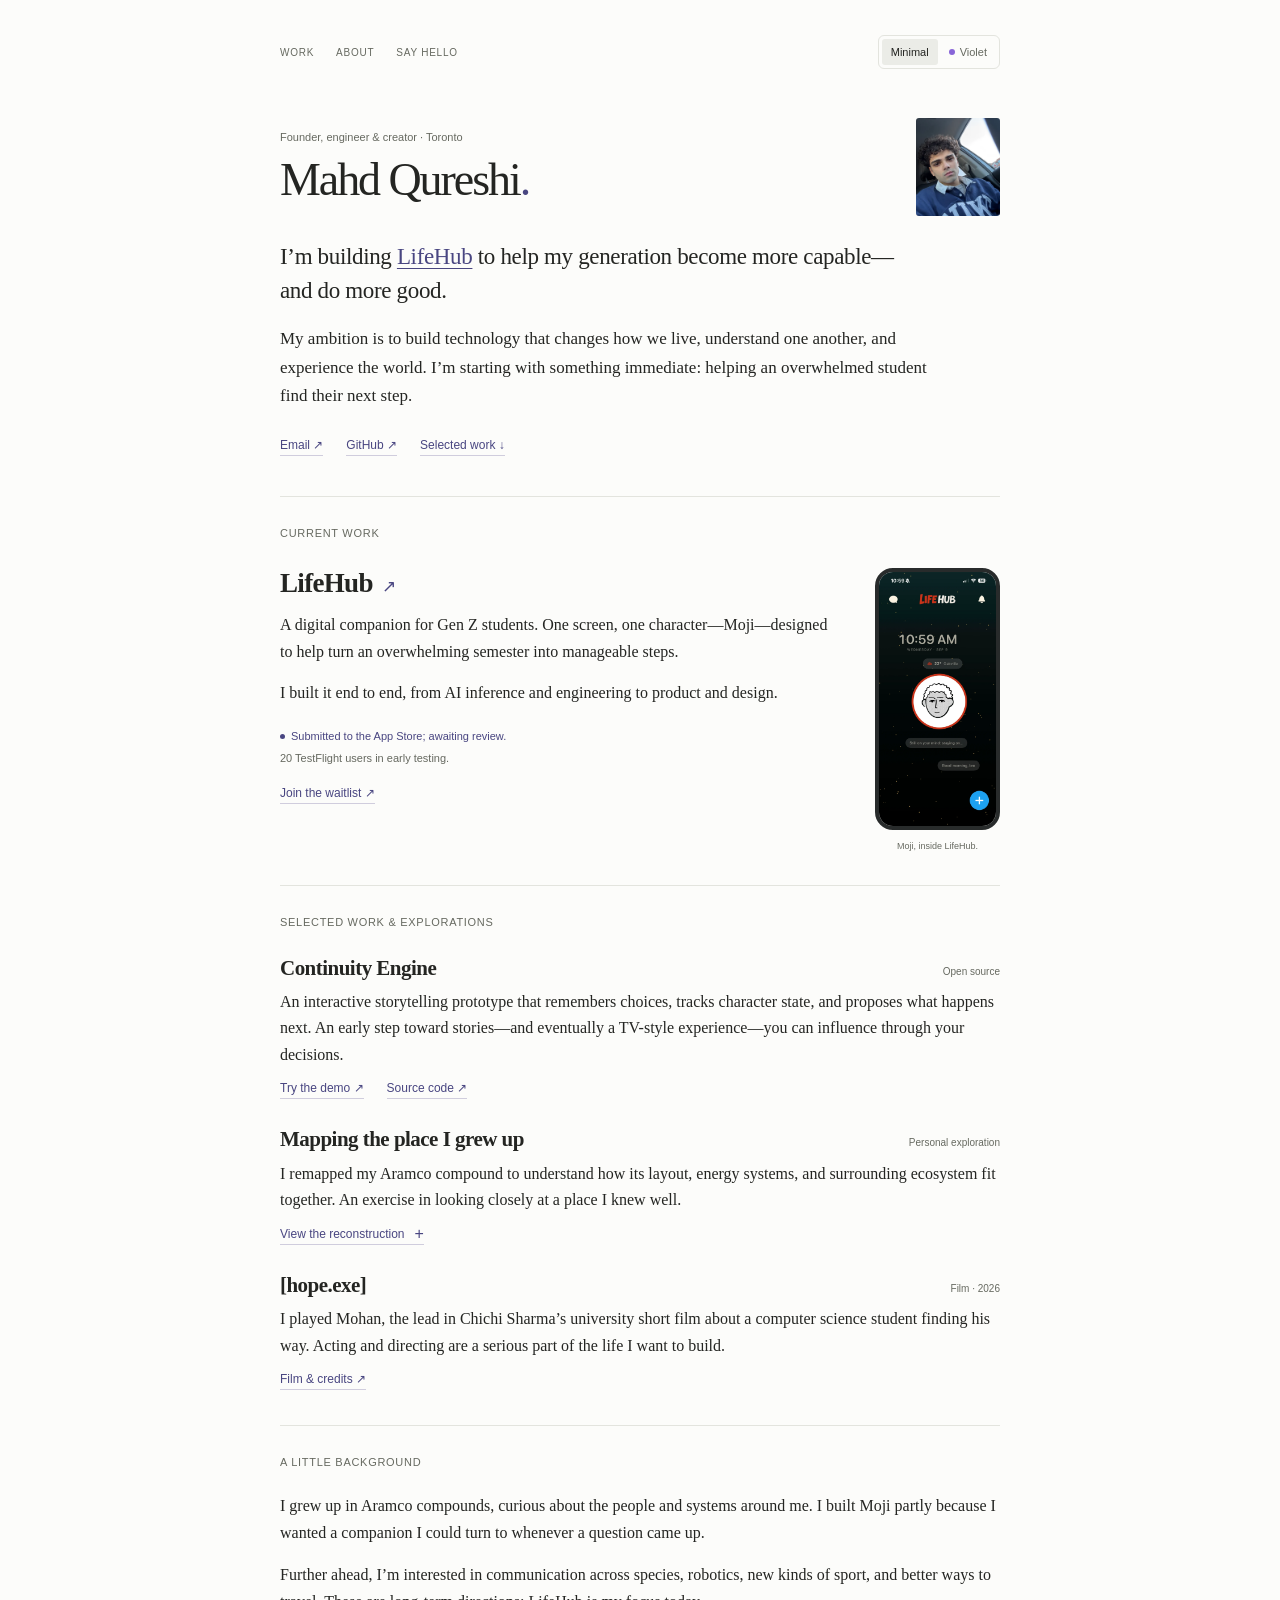
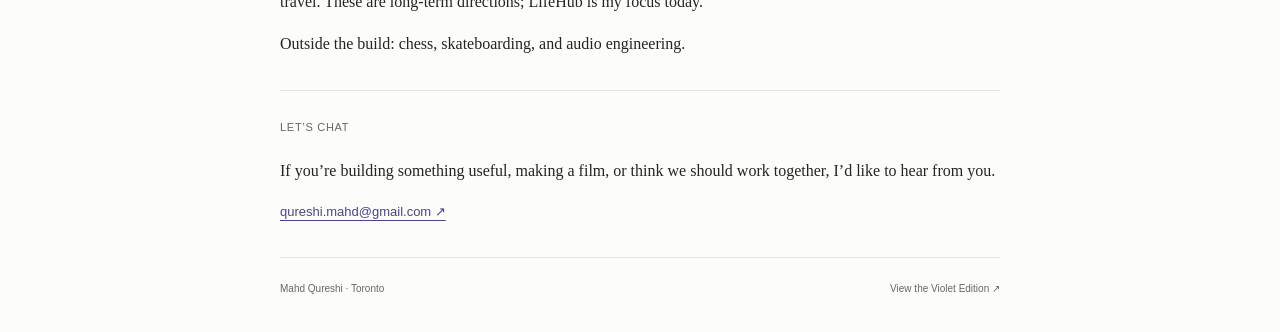
==== commit ee4f7e59: "Make minimal founder homepage the default and preserve Violet edition" ====
--- a/index.html
+++ b/index.html
@@ -1,58 +1,86 @@
-<!DOCTYPE html>
+<!doctype html>
 <html lang="en">
 <head>
-<meta charset="utf-8"><meta name="viewport" content="width=device-width, initial-scale=1">
-<title>Mahd Qureshi — Founder & Creator</title>
-<meta name="description" content="Building for my generation. Thinking in decades. Mahd Qureshi, founder of LifeHub and actor in [hope.exe].">
-<meta name="theme-color" content="#f6f5fa">
-<meta property="og:type" content="profile"><meta property="og:title" content="Mahd Qureshi — Founder & Creator">
-<meta property="og:description" content="Building for my generation. Thinking in decades. LifeHub, film, and everything ahead.">
-<meta property="og:url" content="https://www.mahdqureshi.com/">
-<meta property="og:image" content="https://www.mahdqureshi.com/assets/social-card.png">
-<meta property="og:image:width" content="1200"><meta property="og:image:height" content="630">
-<meta name="twitter:card" content="summary_large_image">
-<link rel="canonical" href="https://www.mahdqureshi.com/">
-<link rel="icon" href="favicon.svg" type="image/svg+xml"><link rel="apple-touch-icon" href="assets/apple-touch-icon.png">
-<link rel="stylesheet" href="styles.css"><script src="site.js" defer></script>
+  <meta charset="utf-8">
+  <meta name="viewport" content="width=device-width, initial-scale=1">
+  <title>Mahd Qureshi — Founder &amp; Builder</title>
+  <meta name="description" content="Founder of LifeHub, a digital companion for Gen Z. Building technology to help people become more capable and do more good.">
+  <meta name="theme-color" content="#fcfcfa">
+  <meta property="og:type" content="profile">
+  <meta property="og:title" content="Mahd Qureshi — Founder &amp; Builder">
+  <meta property="og:description" content="Building LifeHub. Working toward technology that helps my generation become more capable and do more good.">
+  <meta property="og:url" content="https://www.mahdqureshi.com/">
+  <meta property="og:image" content="https://www.mahdqureshi.com/assets/social-minimal.png">
+  <meta property="og:image:width" content="1200">
+  <meta property="og:image:height" content="630">
+  <meta name="twitter:card" content="summary_large_image">
+  <link rel="canonical" href="https://www.mahdqureshi.com/">
+  <link rel="icon" href="favicon.svg" type="image/svg+xml">
+  <link rel="apple-touch-icon" href="assets/apple-touch-icon.png">
+  <link rel="stylesheet" href="styles.css">
 </head>
 <body>
-<a class="skip" href="#main">Skip to content</a>
-<header class="site-header wrap"><a class="brand" href="#top" aria-label="Mahd Qureshi, back to top"><img src="favicon.svg" width="42" height="42" alt=""><span>MAHD<br> QURESHI</span></a><nav aria-label="Main navigation"><a href="#lifehub">WORK</a><a href="#about">ABOUT</a><a href="#contact">SAY HELLO <span aria-hidden="true">↗</span></a></nav></header>
-<main id="main">
-<section class="hero wrap" id="top" aria-labelledby="hero-title">
-<div class="hero-kicker"><span>Founder. Builder. Actor.</span><span>Toronto, Canada <span aria-hidden="true">↗</span></span></div>
-<div class="hero-layout">
-<div class="identity"><h1 id="hero-title"><span>MAHD</span><span>QURESHI<span class="period">.</span></span></h1><p class="hero-manifesto">Building for my generation.<br> <span>Thinking in decades.</span></p><div class="hero-intro"><img class="founder-portrait" src="assets/mahd-portrait.webp" width="416" height="555" alt="Mahd Qureshi" decoding="async"><p class="hero-bio">Founder, engineer, and actor. I care about how things work—and how they make people feel.</p></div><a class="button button-black" href="#lifehub">Get into the work <span aria-hidden="true">↓</span></a></div>
-<div class="hero-object"><a class="product-poster" href="#lifehub" aria-label="Explore LifeHub, my current focus"><div class="poster-top"><span>Current focus</span><span>001</span></div><div class="poster-type" aria-hidden="true">LIFE<br> HUB.</div><div class="poster-orbit" aria-hidden="true"></div><img class="poster-phone" src="assets/lifehub-home.webp" width="780" height="1691" alt="LifeHub’s iPhone home view with a personal Moji companion" fetchpriority="high"><span class="poster-stamp">One builder.<br> Every detail.</span><div class="poster-bottom"><span>One screen. One character.</span><span aria-hidden="true">↗</span></div></a><p class="margin-note"><span aria-hidden="true">↳</span> Designed and built by me.</p></div>
-</div>
-<div class="hero-bottom"><span>Code × film × human connection</span><a href="#lifehub">Keep scrolling <span aria-hidden="true">↓</span></a></div>
-</section>
-<div class="ticker" aria-hidden="true"><div>BUILD SOMETHING THAT MATTERS. <span>↗</span> BUILD SOMETHING THAT MATTERS. <span>↗</span> BUILD SOMETHING THAT MATTERS. <span>↗</span></div></div>
-<section class="work-section" id="lifehub" aria-labelledby="lifehub-title"><div class="wrap">
-<div class="section-label"><span><b>01</b> / The work</span><span>My focus today</span></div>
-<div class="work-title"><h2 id="lifehub-title">LifeHub<span>.</span></h2><p>One screen. One character.<br> Built by one Gen Z founder.</p></div>
-<div class="work-grid">
-<div class="product-gallery"><div class="gallery-topline"><span>Inside LifeHub</span><span class="gallery-count" aria-hidden="true">01 / 02</span></div><div class="product-screen"><img id="product-home" src="assets/lifehub-home.webp" width="780" height="1691" alt="LifeHub home view with a Moji companion, local weather, and a conversational greeting" loading="lazy"><img id="product-today" src="assets/lifehub-today.webp" width="780" height="1691" alt="LifeHub’s daily view with a Moji companion, calendar, and to-do drawer" loading="lazy" hidden></div><div class="gallery-controls" aria-label="Choose an app view" hidden><button type="button" data-screen="home" aria-pressed="true" aria-controls="product-home">The companion</button><button type="button" data-screen="today" aria-pressed="false" aria-controls="product-today">The day ahead</button></div><p class="gallery-caption" aria-live="polite">LifeHub · Home view</p></div>
-<div class="work-copy"><p class="eyebrow">Founder / product / engineering / design</p><h3>For the student<br> who needs to hear:<br> <span>we can work<br> through this.</span></h3><p>When a whole semester feels like too much, the next step can feel impossible. LifeHub is my response: a digital companion designed to help students break things down and work through what comes next.</p><p>At its center is Moji: one character, in a single-screen experience. A companion for your questions, your ideas, and the day in front of you. I built every part of LifeHub, from engineering to design.</p><dl class="proof-grid"><div><dt>20</dt><dd>TestFlight users</dd></div><div><dt>300<span>+</span></dt><dd>People approached in person</dd></div></dl><a class="button button-violet" href="https://thelifehub.site/#waitlist">Join the waitlist <span aria-hidden="true">↗</span></a><p class="work-note">Currently in TestFlight.<br> Preparing for App Store submission.</p></div>
-</div></div></section>
-<section class="about-section wrap" id="about" aria-labelledby="about-title"><div class="section-label"><span><b>02</b> / The person</span><span>More than one medium</span></div><div class="about-heading"><h2 id="about-title">An engineer’s mind.<br> <span>A creator’s instinct.</span></h2><p>Products, people, and performance.<br> All part of the same life.</p></div>
-<div class="project-list">
-<article class="project-row" aria-labelledby="continuity-title">
-<div class="project-index"><span>01</span><p class="eyebrow">Projects / Open source</p></div>
-<div class="project-content"><div class="project-heading"><h3 id="continuity-title">Continuity Engine<span>.</span></h3><span class="project-tag">Interactive storytelling</span></div>
-<div class="project-body"><p class="project-lede">Make a decision.<br> Change how the story unfolds.</p><div><p>I’m exploring stories you can influence. Continuity Engine is an open-source prototype that remembers choices, tracks character state, and proposes what could happen next.</p><p>The long-term idea: a TV-style experience where your decisions shape how a series unfolds. This engine is an early step toward that.</p><div class="technical-links"><a class="text-link" href="https://mahd-qureshi.github.io/continuity-engine/">Try the demo <span aria-hidden="true">↗</span></a><a class="text-link" href="https://github.com/mahd-qureshi/continuity-engine">Read the source <span aria-hidden="true">↗</span></a></div>
-<details class="engine-details"><summary>Under the hood <span aria-hidden="true">+</span></summary><p>Choices become immutable events; character state is rebuilt by replaying them. A constrained beam search proposes a three-beat narrative path, with an inspectable decision trace.</p><p class="technical-meta">JavaScript · v0.2 · Zero dependencies · Zero API calls</p></details></div></div></div>
-</article>
-<article class="project-row" aria-labelledby="compound-title"><div class="project-index"><span>02</span><p class="eyebrow">Aramco / Personal exploration</p></div><div class="project-content"><div class="project-heading"><h3 id="compound-title">Mapping the place<br> I called home<span>.</span></h3></div><div class="project-body"><p class="project-lede">Curiosity about the whole.<br> Attention to the details.</p><div><p>I grew up in Aramco compounds. I remapped the entire compound I called home to understand how its layout, energy systems, and place in the surrounding ecosystem fit together.</p><p>I’ve always been curious about the places and people around me. That same curiosity led me to build Moji: a companion I could turn to whenever a question came up.</p></div></div><figure class="compound-figure"><a href="assets/ras-tanura-najmah.webp" aria-label="Open the full Ras Tanura and Najmah reconstruction"><img src="assets/ras-tanura-najmah.webp" width="1672" height="941" alt="Approximate reconstruction of Ras Tanura and Najmah showing the residential community, beach, golf course, Rahima, and refinery in their surrounding context" loading="lazy" decoding="async"></a><figcaption><span>Ras Tanura / Najmah <span aria-hidden="true">↗</span></span><span>Approximate reconstruction from public references.</span></figcaption></figure></div></article>
-<article class="project-row interests-row" aria-labelledby="interests-title"><div class="project-index"><span>03</span><p class="eyebrow">Off the clock / Interests</p></div><div class="project-content"><h3 id="interests-title">Chess. Skateboarding.<br> <span>Audio engineering.</span></h3><p class="interests-copy">Three things I’m deeply interested in. Different ways to think, move, and listen.</p></div></article>
-</div>
-<div class="creative-section"><div class="section-label"><span><b>03</b> / The creative work</span><span>Another way to tell a story</span></div><div class="creative-grid">
-<article class="film-card"><div class="film-perfs" aria-hidden="true"></div><div class="film-inner"><p class="film-slug"><span>Selected performance</span><span>2026</span></p><h3><span>[</span>hope.exe<span>]</span></h3><p class="film-role">Mahd Qureshi as Mohan</p><p>I played the lead in Chichi Sharma’s university short film about a computer science student trying to find his way.</p><p>Acting and directing are serious ambitions for me, alongside the products I build.</p><a class="text-link" href="https://filmfreeway.com/hopedotexe">Explore the film &amp; credits <span aria-hidden="true">↗</span></a></div><div class="film-perfs" aria-hidden="true"></div></article>
-<div class="creative-note"><span class="taste-symbol" aria-hidden="true">↗</span><h3>Make it<br> <span>feel right.</span></h3><p>My instinct for LifeHub was to keep the experience centered on one screen and one character. I want it to feel like a muse you can turn to. That’s where I put my taste to work: in the decisions that shape the experience.</p><div class="hand-drawn" aria-hidden="true">always asking why <svg viewBox="0 0 200 25"><path d="M4 14Q86 1 191 11M29 23Q94 9 166 19"/></svg></div></div>
-</div></div>
-</section>
-<section class="horizon-section" aria-labelledby="horizon-title"><div class="wrap"><div class="section-label"><span><b>04</b> / The long view</span><span>Ambition, over time</span></div><div class="horizon-grid"><h2 id="horizon-title">Empowering<br> <span>Gen Z.</span></h2><div><p class="horizon-lede">I want to help as many people in my generation as possible create a positive impact. My ambition is to build at the scale of civilization.</p><p>Over time, I want to explore communication across species, robotics, new kinds of sport, and better ways to travel. These are long-term ambitions. LifeHub is my focus today.</p><p class="horizon-signoff">Start with one person.<br> Build something that matters to them.</p></div></div></div></section>
-<section class="contact-section wrap" id="contact" aria-labelledby="contact-title"><div class="section-label"><span><b>05</b> / Make contact</span><span>Good work starts here</span></div><p class="contact-prelude">A product. A film. An idea you can’t leave alone.</p><h2 id="contact-title"><a href="mailto:qureshi.mahd@gmail.com">LET’S CHAT<span aria-hidden="true">↗</span></a></h2><div class="contact-bottom"><p>Let’s make something worth caring about.</p><a class="email" href="mailto:qureshi.mahd@gmail.com">qureshi.mahd@gmail.com</a></div></section>
-</main>
-<footer class="site-footer wrap"><a class="brand" href="#top" aria-label="Back to top"><img src="favicon.svg" width="32" height="32" alt=""><span>MAHD QURESHI</span></a><p>Founder & creator · Toronto</p><a href="https://github.com/mahd-qureshi">GitHub <span aria-hidden="true">↗</span></a></footer>
-</body></html>
+  <a class="skip-link" href="#main">Skip to content</a>
+  <div class="page">
+    <header class="site-header">
+      <nav class="section-nav" aria-label="Main navigation"><a href="#lifehub">WORK</a><a href="#about">ABOUT</a><a href="#contact">SAY HELLO</a></nav>
+      <nav class="edition-switch" aria-label="Site appearance"><a href="./" aria-current="page">Minimal</a><a href="violet/"><span class="violet-dot" aria-hidden="true"></span>Violet</a></nav>
+    </header>
+    <main id="main">
+      <section class="intro" aria-labelledby="name">
+        <div class="intro-heading">
+          <div><p class="eyebrow">Founder, engineer &amp; creator · Toronto</p><h1 id="name">Mahd Qureshi<span>.</span></h1></div>
+          <img class="portrait" src="assets/mahd-portrait.webp" width="416" height="555" alt="Mahd Qureshi" decoding="async">
+        </div>
+        <p class="intro-lede">I’m building <a href="#lifehub">LifeHub</a> to help my generation become more capable—and do more good.</p>
+        <p>My ambition is to build technology that changes how we live, understand one another, and experience the world. I’m starting with something immediate: helping an overwhelmed student find their next step.</p>
+        <div class="inline-links intro-links"><a href="mailto:qureshi.mahd@gmail.com">Email <span aria-hidden="true">↗</span></a><a href="https://github.com/mahd-qureshi">GitHub <span aria-hidden="true">↗</span></a><a href="#work">Selected work <span aria-hidden="true">↓</span></a></div>
+      </section>
+      <section class="section current-work" id="lifehub" aria-labelledby="current-title">
+        <h2 class="section-heading" id="current-title">Current work</h2>
+        <div class="current-grid">
+          <div class="current-copy">
+            <h3><a href="https://thelifehub.site/">LifeHub <span class="outbound" aria-hidden="true">↗</span></a></h3>
+            <p>A digital companion for Gen Z students. One screen, one character—Moji—designed to help turn an overwhelming semester into manageable steps.</p>
+            <p>I built it end to end, from AI inference and engineering to product and design.</p>
+            <p class="product-status"><span class="status-dot" aria-hidden="true"></span>Submitted to the App Store; awaiting review.</p>
+            <p class="product-note">20 TestFlight users in early testing.</p>
+            <a class="text-link" href="https://thelifehub.site/#waitlist">Join the waitlist <span aria-hidden="true">↗</span></a>
+          </div>
+          <figure class="product-figure"><a href="assets/lifehub-home.webp" aria-label="View the LifeHub interface at full size"><img src="assets/lifehub-home.webp" width="780" height="1691" alt="LifeHub’s interface, with Moji and a conversational greeting" loading="lazy" decoding="async"></a><figcaption>Moji, inside LifeHub.</figcaption></figure>
+        </div>
+      </section>
+      <section class="section" id="work" aria-labelledby="work-title">
+        <h2 class="section-heading" id="work-title">Selected work &amp; explorations</h2>
+        <article class="work-entry">
+          <div class="entry-heading"><h3>Continuity Engine</h3><span class="entry-type">Open source</span></div>
+          <p>An interactive storytelling prototype that remembers choices, tracks character state, and proposes what happens next. An early step toward stories—and eventually a TV-style experience—you can influence through your decisions.</p>
+          <div class="inline-links"><a href="https://mahd-qureshi.github.io/continuity-engine/">Try the demo <span aria-hidden="true">↗</span></a><a href="https://github.com/mahd-qureshi/continuity-engine">Source code <span aria-hidden="true">↗</span></a></div>
+        </article>
+        <article class="work-entry">
+          <div class="entry-heading"><h3>Mapping the place I grew up</h3><span class="entry-type">Personal exploration</span></div>
+          <p>I remapped my Aramco compound to understand how its layout, energy systems, and surrounding ecosystem fit together. An exercise in looking closely at a place I knew well.</p>
+          <details class="map-details"><summary>View the reconstruction <span aria-hidden="true">+</span></summary><figure><a href="assets/ras-tanura-najmah.webp" aria-label="Open the full Ras Tanura and Najmah reconstruction"><img src="assets/ras-tanura-najmah.webp" width="1672" height="941" alt="Approximate reconstruction of Ras Tanura and Najmah, showing the community, coast, and refinery in their surrounding context" loading="lazy" decoding="async"></a><figcaption>Ras Tanura / Najmah. Approximate reconstruction from public references. <a href="assets/ras-tanura-najmah.webp">View full size ↗</a></figcaption></figure></details>
+        </article>
+        <article class="work-entry">
+          <div class="entry-heading"><h3>[hope.exe]</h3><span class="entry-type">Film · 2026</span></div>
+          <p>I played Mohan, the lead in Chichi Sharma’s university short film about a computer science student finding his way. Acting and directing are a serious part of the life I want to build.</p>
+          <a class="text-link" href="https://filmfreeway.com/hopedotexe">Film &amp; credits <span aria-hidden="true">↗</span></a>
+        </article>
+      </section>
+      <section class="section about" id="about" aria-labelledby="about-title">
+        <h2 class="section-heading" id="about-title">A little background</h2>
+        <p>I grew up in Aramco compounds, curious about the people and systems around me. I built Moji partly because I wanted a companion I could turn to whenever a question came up.</p>
+        <p>Further ahead, I’m interested in communication across species, robotics, new kinds of sport, and better ways to travel. These are long-term directions; LifeHub is my focus today.</p>
+        <p>Outside the build: chess, skateboarding, and audio engineering.</p>
+      </section>
+      <section class="section contact" id="contact" aria-labelledby="contact-title">
+        <h2 class="section-heading" id="contact-title">Let’s chat</h2>
+        <p>If you’re building something useful, making a film, or think we should work together, I’d like to hear from you.</p>
+        <a class="contact-email" href="mailto:qureshi.mahd@gmail.com">qureshi.mahd@gmail.com <span aria-hidden="true">↗</span></a>
+      </section>
+    </main>
+    <footer class="site-footer"><span>Mahd Qureshi · Toronto</span><a href="violet/">View the Violet Edition <span aria-hidden="true">↗</span></a></footer>
+  </div>
+</body>
+</html>
--- a/styles.css
+++ b/styles.css
@@ -1,320 +1,109 @@
-:root {
-  --white: #f6f5fa;
-  --black: #121217;
-  --muted: #63616d;
-  --line: #d8d6df;
-  --violet: #a58aff;
-  --purple: #6843dc;
-  --blue: #3455ee;
-  --sans: "Helvetica Neue", Helvetica, Arial, sans-serif;
-  --display: "Arial Black", "Helvetica Neue", Arial, sans-serif;
-  --mono: ui-monospace, SFMono-Regular, Consolas, monospace;
+:root{--paper:#fcfcfa;--ink:#242522;--muted:#666960;--line:#e3e4de;--accent:#494681;--serif:Georgia,"Times New Roman",serif;--sans:-apple-system,BlinkMacSystemFont,"Segoe UI",Arial,sans-serif}
+*{box-sizing:border-box}
+html{scroll-behavior:smooth;scroll-padding-top:30px;-webkit-text-size-adjust:100%}
+body{margin:0;background:var(--paper);color:var(--ink);font:17px/1.68 var(--serif);-webkit-font-smoothing:antialiased}
+::selection{background:#e7e3f6}
+a{color:var(--accent);text-decoration-thickness:1px;text-underline-offset:4px}
+a:hover{color:#211b56;text-decoration-color:currentColor}
+a:focus-visible,summary:focus-visible{outline:2px solid var(--accent);outline-offset:5px;border-radius:1px}
+img{display:block;max-width:100%;height:auto}
+h1,h2,h3,p,figure{margin:0}
+p+p{margin-top:15px}
+.page{width:min(720px,calc(100% - 64px));margin-inline:auto}
+.skip-link{position:fixed;top:12px;left:12px;z-index:10;transform:translateY(-200%);padding:9px 14px;color:white;background:var(--ink);font:13px/1.5 var(--sans)}
+.skip-link:focus{transform:none}
+.site-header{display:flex;align-items:center;justify-content:space-between;gap:20px;padding:35px 0 0}
+.section-nav{display:flex;flex-wrap:wrap;gap:22px;font:10px/1.5 var(--sans);letter-spacing:.075em}
+.section-nav a{color:var(--muted);text-decoration:none;padding:8px 0}
+.section-nav a:hover{color:var(--ink);text-decoration:underline}
+.edition-switch{display:inline-flex;align-items:center;flex-shrink:0;gap:2px;border:1px solid var(--line);border-radius:6px;padding:3px;font:11px/1.3 var(--sans)}
+.edition-switch a{display:inline-flex;align-items:center;gap:5px;padding:6px 9px;color:var(--muted);text-decoration:none;border-radius:3px}
+.edition-switch a[aria-current]{background:#ebece7;color:var(--ink)}
+.edition-switch a:hover{background:#f0edf6;color:var(--ink)}
+.violet-dot{width:6px;height:6px;border-radius:50%;background:#8865d8}
+.intro{padding:49px 0 40px}
+.intro-heading{display:flex;align-items:center;justify-content:space-between;gap:28px;margin-bottom:24px}
+.eyebrow{margin-bottom:9px;color:var(--muted);font:11px/1.5 var(--sans)}
+h1{font:400 46px/1.1 var(--serif);letter-spacing:-.045em}
+h1 span{color:var(--accent)}
+.portrait{width:84px;height:98px;object-fit:cover;object-position:center 52%;border-radius:3px}
+.intro-lede{font-size:23px;line-height:1.48;letter-spacing:-.015em;max-width:620px;margin-bottom:17px}
+.intro>p:not(.intro-lede){max-width:660px}
+.inline-links{display:flex;flex-wrap:wrap;gap:10px 23px;font:12px/1.7 var(--sans)}
+.inline-links a,.text-link{text-decoration:none;border-bottom:1px solid #d0cddd}
+.inline-links a:hover,.text-link:hover{border-bottom-color:var(--accent)}
+.intro-links{margin-top:24px}
+.section{border-top:1px solid var(--line);padding:28px 0 32px}
+.section-heading{font:500 11px/1.5 var(--sans);color:var(--muted);letter-spacing:.065em;text-transform:uppercase;margin-bottom:23px}
+.current-grid{display:grid;grid-template-columns:minmax(0,1fr) 125px;gap:47px;align-items:start}
+h3{font:600 21px/1.35 var(--serif);letter-spacing:-.025em}
+.current-copy h3{font-size:27px;margin-bottom:11px}
+.current-copy h3 a{text-decoration:none;color:var(--ink)}
+.outbound{color:var(--accent);font:17px/1 var(--sans);margin-left:3px}
+.current-copy>p{font-size:16px;line-height:1.65}
+.current-copy p.product-status{margin-top:20px;font:11px/1.65 var(--sans);color:var(--accent)}
+.status-dot{display:inline-block;width:5px;height:5px;background:var(--accent);border-radius:50%;margin:0 6px 1px 0}
+.current-copy p.product-note{margin-top:4px;font:11px/1.65 var(--sans);color:var(--muted)}
+.text-link{display:inline-block;font:12px/1.7 var(--sans)}
+.current-copy>.text-link{margin-top:16px}
+.product-figure{margin-top:3px}
+.product-figure>a{display:block;border:4px solid #282b2b;border-radius:18px;overflow:hidden;background:#282b2b}
+.product-figure img{width:100%}
+.product-figure figcaption{color:var(--muted);font:9px/1.5 var(--sans);text-align:center;margin-top:10px}
+.work-entry+.work-entry{margin-top:26px}
+.entry-heading{display:flex;justify-content:space-between;align-items:baseline;gap:18px;margin-bottom:7px}
+.entry-type{flex-shrink:0;color:var(--muted);font:10px/1.5 var(--sans)}
+.work-entry>p{font-size:16px;line-height:1.65}
+.work-entry .inline-links,.work-entry>.text-link{margin-top:10px}
+.map-details{margin-top:10px}
+.map-details summary{display:flex;width:fit-content;align-items:center;gap:10px;color:var(--accent);border-bottom:1px solid #d0cddd;font:12px/1.7 var(--sans);list-style:none;cursor:pointer}
+.map-details summary::-webkit-details-marker{display:none}
+.map-details summary span{font-size:16px;line-height:1;transition:transform .15s}
+.map-details[open] summary span{transform:rotate(45deg)}
+.map-details figure{margin-top:18px}
+.map-details figure img{width:100%;border-radius:2px}
+.map-details figcaption{margin-top:8px;color:var(--muted);font:10px/1.65 var(--sans)}
+.map-details figcaption a{white-space:nowrap}
+.about p,.contact p{font-size:16px}
+.contact-email{display:inline-block;margin-top:17px;font:13px/1.5 var(--sans)}
+.site-footer{display:flex;flex-wrap:wrap;justify-content:space-between;gap:12px;padding:23px 0 35px;border-top:1px solid var(--line);color:var(--muted);font:10px/1.6 var(--sans)}
+.site-footer a{color:var(--muted);text-decoration:none}
+.site-footer a:hover{color:var(--accent);text-decoration:underline}
+.not-found{padding-block:70px 100px}
+.not-found h1{margin-block:12px 24px}
+.not-found p+p{margin-top:22px}
+@media(max-width:600px){
+ .page{width:calc(100% - 42px)}
+ .site-header{padding-top:21px;gap:10px}
+ .section-nav{gap:16px;font-size:9px;letter-spacing:.025em}
+ .edition-switch{font-size:10px;padding:2px}
+ .edition-switch a{padding:6px 7px}
+ .intro{padding-top:34px;padding-bottom:31px}
+ .intro-heading{gap:18px;margin-bottom:22px}
+ .eyebrow{font-size:10px;max-width:200px}
+ h1{font-size:clamp(30px,7.5vw,40px)}
+ .portrait{width:66px;height:80px}
+ .intro-lede{font-size:21px;line-height:1.46}
+ body{font-size:16px}
+ .section{padding-block:24px 27px}
+ .section-heading{margin-bottom:19px;font-size:10px}
+ .current-grid{grid-template-columns:minmax(0,1fr) 92px;gap:22px}
+ .current-copy h3{font-size:25px}
+ .current-copy>p{font-size:15px}
+ .product-figure{margin-top:5px}
+ .product-figure>a{border-width:3px;border-radius:13px}
+ .product-figure figcaption{font-size:8px}
+ .entry-heading{flex-direction:column;gap:3px}
+ h3{font-size:20px}
+ .work-entry+.work-entry{margin-top:25px}
 }
-* { box-sizing: border-box; }
-html { scroll-behavior: smooth; scroll-padding-top: 28px; -webkit-text-size-adjust: 100%; }
-body { margin: 0; background: var(--white); color: var(--black); font: 16px/1.65 var(--sans); -webkit-font-smoothing: antialiased; }
-::selection { background: var(--violet); color: var(--black); }
-a { color: inherit; text-decoration: none; }
-button { font: inherit; }
-p,h1,h2,h3 { margin: 0; }
-p+p { margin-top: 20px; }
-h1,h2,h3 { font-weight: 700; line-height: 1.04; letter-spacing: -.055em; }
-img { display: block; max-width: 100%; height: auto; }
-[hidden] { display: none !important; }
-a:focus-visible,button:focus-visible,summary:focus-visible { outline: 3px solid var(--blue); outline-offset: 6px; }
-.wrap { width: min(1260px, calc(100% - 112px)); margin-inline: auto; }
-.skip { position: fixed; top: 10px; left: 10px; z-index: 20; transform: translateY(-180%); background: var(--black); color: white; padding: 12px 18px; }
-.skip:focus { transform: none; }
-.site-header { display: flex; align-items: center; justify-content: space-between; gap: 24px; padding-block: 26px; border-bottom: 1px solid var(--line); }
-.brand { display: inline-flex; align-items: center; gap: 12px; }
-.brand span { font-size: 10px; font-weight: 800; line-height: 1.22; letter-spacing: -.02em; }
-nav { display: flex; gap: 34px; align-items: center; font-size: 13px; font-weight: 600; }
-nav a { padding-block: 9px; }
-nav a:hover { text-decoration: underline; text-decoration-color: var(--purple); text-decoration-thickness: 3px; text-underline-offset: 6px; }
-.hero { padding-top: 28px; }
-.hero-kicker,.hero-bottom,.section-label,.poster-top,.poster-bottom,.gallery-topline,.film-slug { display: flex; align-items: center; justify-content: space-between; gap: 20px; font: 10px/1.5 var(--mono); text-transform: uppercase; letter-spacing: .025em; }
-.hero-kicker { color: var(--muted); }
-.hero-layout { display: grid; grid-template-columns: 1.25fr 1fr; align-items: center; gap: 7%; margin-top: 39px; }
-.identity h1 { font: 900 clamp(80px,9.5vw,140px)/.83 var(--display); letter-spacing: -.075em; }
-.identity h1>span { display: block; }
-.identity h1>span+span { margin-top: 13px; }
-.period { color: var(--purple); }
-.hero-manifesto { font-size: clamp(23px,2.5vw,34px); line-height: 1.22; font-weight: 650; letter-spacing: -.045em; margin-top: 34px; }
-.hero-manifesto span { color: var(--purple); }
-.hero-bio { font-size: 15px; color: var(--muted); max-width: 380px; margin-top: 21px; }
-.button { display: inline-flex; align-items: center; justify-content: space-between; gap: 40px; padding: 15px 20px; font-size: 12px; font-weight: 600; border: 1px solid transparent; min-height: 48px; transition: background .18s, color .18s, transform .18s; }
-.button span { font-size: 18px; line-height: 1; }
-.button-black { background: var(--black); color: white; }
-.button-black:hover { background: var(--blue); transform: translateY(-2px); }
-.identity .button { margin-top: 28px; }
-.hero-object { padding: 10px 0 20px; min-width: 0; }
-.product-poster { display: block; position: relative; height: 496px; background: var(--black); color: var(--white); overflow: hidden; transform: rotate(2deg); box-shadow: 10px 10px 0 #dcd4f1; transition: transform .25s; }
-.product-poster:hover { transform: rotate(0deg); }
-.poster-top { position: absolute; top: 20px; left: 20px; right: 20px; color: #c2becd; z-index: 2; }
-.poster-type { position: absolute; top: 58px; left: 20px; font: 900 clamp(58px,6.5vw,96px)/.84 var(--display); letter-spacing: -.07em; color: var(--violet); z-index: 1; }
-.poster-orbit { position: absolute; width: 370px; height: 370px; background: var(--blue); border-radius: 50%; top: 135px; left: 30%; }
-.poster-phone { position: absolute; width: 205px; right: 13%; top: 116px; transform: rotate(-10deg); border: 6px solid #26242d; border-radius: 29px; box-shadow: 16px 14px 0 #0004; }
-.poster-stamp { position: absolute; top: 266px; left: 24px; padding: 15px 18px; background: var(--violet); color: var(--black); font: 700 13px/1.15 var(--sans); transform: rotate(-8deg); z-index: 3; border: 1px solid var(--black); }
-.poster-bottom { position: absolute; left: 0; right: 0; bottom: 0; padding: 18px 20px; background: var(--black); border-top: 1px solid #45414e; z-index: 4; }
-.poster-bottom>span:last-child { font-size: 23px; color: var(--violet); line-height: 1; }
-.margin-note { font: italic 17px/1.3 Georgia,serif; color: var(--purple); margin: 20px 0 0 18px; transform: rotate(-3deg); }
-.margin-note span { margin-right: 10px; font-size: 23px; }
-.hero-bottom { padding-block: 30px; margin-top: 26px; border-top: 1px solid var(--line); color: var(--muted); }
-.hero-bottom a { color: var(--black); }
-.ticker { overflow: hidden; background: var(--violet); padding: 15px 0; }
-.ticker>div { width: max-content; white-space: nowrap; font: 800 26px/1.2 var(--display); letter-spacing: -.04em; }
-.ticker span { display: inline-block; margin: 0 34px; }
-.work-section { background: var(--black); color: var(--white); padding-block: 63px 80px; }
-.section-label { padding-bottom: 25px; border-bottom: 1px solid var(--line); color: var(--muted); }
-.section-label b { margin-right: 9px; font-weight: 400; }
-.work-section .section-label { border-color: #45414e; color: #bbb6c8; }
-.work-section a:focus-visible,.work-section button:focus-visible { outline-color: var(--violet); }
-.work-title { display: flex; justify-content: space-between; align-items: end; gap: 30px; margin-block: 36px 42px; }
-.work-title h2 { font-size: clamp(70px,8vw,112px); letter-spacing: -.065em; }
-.work-title h2 span { color: var(--violet); }
-.work-title>p { color: #c5bfd4; font-size: 17px; line-height: 1.4; padding-bottom: 6px; }
-.work-grid { display: grid; grid-template-columns: 1fr 1fr; gap: 9%; align-items: center; }
-.product-gallery { background: #dfd3ff; color: var(--black); padding: 24px; position: relative; }
-.gallery-topline { color: #554478; }
-.product-screen { max-width: 242px; margin: 28px auto 23px; border: 7px solid #1d1b25; border-radius: 33px; background: #1d1b25; overflow: hidden; box-shadow: 10px 12px 0 #beace8; }
-.product-screen img { width: 100%; }
-.gallery-controls { display: flex; justify-content: center; gap: 7px; }
-.gallery-controls button { border: 1px solid #8977ad; background: transparent; color: var(--black); min-height: 42px; padding: 9px 12px; font-size: 11px; cursor: pointer; }
-.gallery-controls button[aria-pressed="true"] { background: var(--black); color: white; border-color: var(--black); }
-.gallery-controls button:hover { border-color: var(--black); }
-.product-gallery button:focus-visible { outline-color: var(--blue); }
-.gallery-caption { color: #554478; text-align: center; font: 10px/1.5 var(--mono); margin-top: 12px; }
-.eyebrow { font: 10px/1.6 var(--mono); text-transform: uppercase; letter-spacing: .025em; }
-.work-copy>.eyebrow { color: #cbb6ff; }
-.work-copy h3 { font-size: clamp(31px,3.65vw,50px); line-height: 1.05; margin: 24px 0 27px; }
-.work-copy h3 span { color: #b49aff; }
-.work-copy>p:not(.eyebrow) { font-size: 14px; line-height: 1.8; color: #cac5d5; }
-.proof-grid { display: grid; grid-template-columns: 1fr 1fr; gap: 20px; border-block: 1px solid #45414e; margin: 28px 0; padding: 20px 0; }
-.proof-grid dt { font-size: 48px; line-height: 1.1; letter-spacing: -.065em; font-weight: 600; }
-.proof-grid dt span { color: var(--violet); }
-.proof-grid dd { margin: 6px 0 0; color: #c5bfd4; font-size: 11px; }
-.button-violet { background: var(--violet); color: var(--black); }
-.button-violet:hover { background: white; transform: translateY(-2px); }
-.work-copy p.work-note { margin-top: 16px; font: 10px/1.7 var(--mono); color: #b8b0c9; }
-.about-section { padding-block: 73px 62px; }
-.about-heading { display: flex; align-items: end; justify-content: space-between; gap: 30px; margin-block: 36px 44px; }
-.about-heading h2 { font-size: clamp(35px,4.5vw,61px); line-height: 1.07; }
-.about-heading h2 span { color: var(--purple); }
-.about-heading>p { font-size: 12px; color: var(--muted); padding-bottom: 4px; }
-.hand-drawn { position: relative; width: max-content; font: italic 21px/1.2 Georgia,serif; color: var(--blue); margin-top: 32px; transform: rotate(-4deg); }
-.hand-drawn svg { display: block; width: 205px; height: 25px; fill: none; stroke: currentColor; stroke-width: 2; stroke-linecap: round; }
-.film-card { color: var(--white); background: #19171f; display: flex; flex-direction: column; justify-content: space-between; transform: rotate(-1.5deg); }
-.film-perfs { height: 12px; margin: 12px 11px; background: repeating-linear-gradient(to right,var(--white) 0 13px,transparent 13px 27px); }
-.film-inner { padding: 25px 32px 32px; }
-.film-slug { color: #b8abc9; font-size: 9px; }
-.film-inner h3 { font-size: clamp(34px,4.4vw,60px); font-weight: 500; letter-spacing: -.075em; margin: 38px 0 11px; white-space: nowrap; }
-.film-inner h3 span { color: var(--violet); }
-.film-role { font: 10px/1.6 var(--mono); text-transform: uppercase; color: #d0b9ff; padding-bottom: 23px; border-bottom: 1px solid #49414f; }
-.film-inner>p:not(.film-slug):not(.film-role) { font-size: 13px; line-height: 1.8; color: #d0c9da; }
-.text-link { display: inline-flex; align-items: center; gap: 19px; font-size: 12px; padding-block: 8px; border-bottom: 1px solid currentColor; }
-.text-link:hover { color: var(--purple); }
-.film-inner .text-link { margin-top: 24px; color: white; }
-.film-inner .text-link:hover { color: var(--violet); }
-.film-card a:focus-visible { outline-color: var(--violet); }
-.technical-links { display: flex; gap: 26px; margin-top: 19px; }
-.horizon-section { padding-block: 48px 65px; background: var(--blue); color: white; }
-.horizon-section .section-label { color: #e0e5ff; border-color: #ffffff55; }
-.horizon-grid { display: grid; grid-template-columns: 1fr 1fr; gap: 8%; margin-top: 43px; align-items: center; }
-.horizon-grid h2 { font-size: clamp(40px,5.6vw,75px); line-height: .98; }
-.horizon-grid h2 span { color: #dfd2ff; }
-.horizon-grid>div { max-width: 445px; }
-.horizon-grid p { font-size: 14px; line-height: 1.75; color: #e2e6ff; }
-.horizon-grid p.horizon-lede { color: white; font-size: 20px; letter-spacing: -.015em; line-height: 1.5; }
-.horizon-grid p.horizon-signoff { margin-top: 30px; font: 11px/1.8 var(--mono); color: white; border-left: 2px solid #c7b0ff; padding-left: 18px; }
-.contact-section { padding-block: 69px 58px; }
-.contact-prelude { margin-top: 37px; font-size: 14px; color: var(--muted); }
-.contact-section h2 { font: 900 clamp(54px,10.8vw,145px)/1.1 var(--display); letter-spacing: -.075em; margin: 20px 0 25px; }
-.contact-section h2 a { display: flex; justify-content: space-between; align-items: center; gap: 20px; }
-.contact-section h2 span { color: var(--purple); font-weight: 400; transition: transform .2s; }
-.contact-section h2 a:hover span { transform: translate(7px,-7px); }
-.contact-bottom { display: flex; justify-content: space-between; gap: 25px; align-items: center; font-size: 13px; }
-.contact-bottom p { color: var(--muted); }
-.email { padding-bottom: 3px; border-bottom: 1px solid var(--black); }
-.site-footer { display: flex; justify-content: space-between; align-items: center; gap: 22px; font-size: 11px; border-top: 1px solid var(--line); padding-block: 25px; }
-.site-footer .brand span { font-size: 10px; }
-.site-footer p { color: var(--muted); }
-.site-footer>a:last-child { padding-block: 10px; }
-.notfound { padding-block: 12vh; }
-.notfound .eyebrow { margin-top: 60px; }
-.notfound h1 { font: 900 clamp(52px,9vw,130px)/1.1 var(--display); letter-spacing: -.07em; margin: 24px 0; }
-.notfound h1 span { color: var(--purple); }
-.notfound .button { margin-top: 30px; }
-@media (max-width: 1050px) {
-  .wrap { width: calc(100% - 64px); }
-  .hero-layout { gap: 5%; }
-  .product-poster { height: 460px; }
-  .poster-phone { width: 186px; right: 8%; top: 129px; }
-  .poster-stamp { left: 17px; padding: 12px; font-size: 12px; }
-  .poster-type { font-size: 76px; }
-  .work-grid { gap: 6%; }
-  .work-copy h3 { font-size: 36px; }
-  .film-inner { padding: 19px 23px 26px; }
+@media(max-width:359px){
+ .page{width:calc(100% - 32px)}
+ .section-nav{gap:11px;font-size:8px}
+ .edition-switch a{padding-inline:5px}
+ .current-grid{gap:16px;grid-template-columns:minmax(0,1fr) 80px}
+ .intro-heading{gap:12px}
+ .portrait{width:56px;height:70px}
+ h1{font-size:29px}
 }
-@media (max-width: 740px) {
-  .wrap { width: calc(100% - 40px); }
-  .site-header { padding-block: 20px; }
-  .brand img { width: 35px; }
-  .brand span { font-size: 9px; }
-  nav { gap: 20px; font-size: 12px; }
-  .hero { padding-top: 22px; }
-  .hero-kicker { font-size: 9px; gap: 12px; }
-  .hero-layout { grid-template-columns: 1fr; gap: 40px; margin-top: 32px; }
-  .identity h1 { font-size: clamp(76px,17vw,126px); }
-  .hero-manifesto { font-size: 27px; margin-top: 29px; }
-  .hero-bio { font-size: 15px; max-width: 450px; }
-  .identity .button { margin-top: 24px; }
-  .hero-object { padding: 0 5px 10px; }
-  .product-poster { height: 430px; max-width: 520px; margin-inline: auto; }
-  .poster-type { font-size: 88px; top: 64px; }
-  .poster-phone { width: 194px; right: 11%; top: 97px; }
-  .poster-orbit { top: 82px; width: 390px; height: 390px; }
-  .poster-stamp { top: 270px; left: 20px; font-size: 13px; padding: 14px 17px; }
-  .margin-note { margin-top: 21px; font-size: 17px; }
-  .hero-bottom { margin-top: 21px; padding-block: 23px; font-size: 9px; }
-  .hero-bottom>span { max-width: 195px; }
-  .ticker { padding-block: 13px; }
-  .ticker>div { font-size: 22px; }
-  .work-section { padding-block: 40px 47px; }
-  .section-label { font-size: 9px; padding-bottom: 20px; gap: 12px; }
-  .section-label>span:last-child { text-align: right; }
-  .section-label b { margin-right: 4px; }
-  .work-title { align-items: start; flex-direction: column; gap: 17px; margin-block: 26px 30px; }
-  .work-title h2 { font-size: 78px; }
-  .work-title>p { font-size: 16px; }
-  .work-grid { grid-template-columns: 1fr; gap: 33px; }
-  .work-copy { grid-row: 1; }
-  .work-copy h3 { font-size: 37px; }
-  .work-copy h3>br { display: none; }
-  .work-copy h3>span { display: block; }
-  .work-copy h3>span br { display: none; }
-  .work-copy h3>span br::after { content: ' '; }
-  .work-copy>p { max-width: 530px; }
-  .proof-grid { margin-block: 24px; }
-  .proof-grid dt { font-size: 43px; }
-  .product-gallery { padding: 21px; }
-  .product-screen { max-width: 230px; }
-  .about-section { padding-block: 46px; }
-  .about-heading { display: block; margin-block: 28px 25px; }
-  .about-heading h2 { font-size: 36px; }
-  .about-heading>p { margin-top: 20px; }
-  .hand-drawn { margin-top: 25px; }
-  .film-card { margin: 0 4px; }
-  .film-inner { padding: 25px 27px 30px; }
-  .film-inner h3 { font-size: clamp(38px,9.7vw,60px); margin-top: 30px; }
-  .film-inner>p:not(.film-slug):not(.film-role) { font-size: 14px; }
-  .taste-symbol { font-size: 59px; }
-  .horizon-section { padding-block: 35px 44px; }
-  .horizon-grid { grid-template-columns: 1fr; gap: 28px; margin-top: 30px; }
-  .horizon-grid h2 { font-size: clamp(43px,10vw,68px); }
-  .horizon-grid h2>br:first-child { display: none; }
-  .horizon-grid>div { max-width: 560px; }
-  .horizon-grid p.horizon-lede { font-size: 19px; }
-  .contact-section { padding-block: 45px 34px; }
-  .contact-prelude { font-size: 13px; margin-top: 27px; max-width: 280px; }
-  .contact-section h2 { font-size: clamp(49px,11vw,78px); margin-block: 22px; }
-  .contact-section h2 a { gap: 10px; }
-  .contact-bottom { flex-direction: column; align-items: start; gap: 17px; font-size: 12px; }
-  .site-footer { flex-wrap: wrap; gap: 17px; }
-  .site-footer p { order: 3; width: 100%; font-size: 10px; }
-  .site-footer>a:last-child { margin-left: auto; }
-}
-@media (max-width: 380px) {
-  .wrap { width: calc(100% - 32px); }
-  .brand { gap: 8px; }
-  .site-header .brand span { display: none; }
-  nav { gap: 21px; }
-  .hero-kicker { font-size: 8px; }
-  .identity h1 { font-size: 17vw; }
-  .hero-manifesto { font-size: 24px; }
-  .poster-type { font-size: 75px; }
-  .poster-phone { width: 173px; right: 7%; top: 109px; }
-  .poster-stamp { left: 14px; font-size: 12px; }
-  .work-copy h3 { font-size: 33px; }
-  .about-heading h2 { font-size: 31px; }
-  .section-label { font-size: 8px; }
-}
-@media (prefers-reduced-motion: reduce) {
-  html { scroll-behavior: auto; }
-  *,*::before,*::after { transition: none !important; }
-}
-
-/* Keep the display type inside its actual column, including small phones. */
-.identity { container-type: inline-size; min-width: 0; }
-.identity h1 { font-size: min(140px, 20cqw); }
-@media (max-width: 740px) {
-  .identity h1 { font-size: min(126px, 20cqw); }
-  .contact-section h2 { font-size: clamp(37px, 10.7vw, 78px); }
-  .contact-section h2 span { font-size: .85em; flex-shrink: 0; }
-}
-
-/* A visible, ordered body of work, with technical detail on demand. */
-.project-list { border-top: 1px solid var(--line); }
-.project-row { display: grid; grid-template-columns: 165px minmax(0,1fr); gap: 40px; padding-block: 39px 42px; border-bottom: 1px solid var(--line); }
-.project-index>span { display: block; color: var(--purple); font: 500 32px/1 var(--mono); letter-spacing: -.06em; margin-bottom: 16px; }
-.project-index .eyebrow { max-width: 145px; color: var(--muted); }
-.project-heading { display: flex; justify-content: space-between; align-items: start; gap: 24px; }
-.project-content h3 { font-size: clamp(30px,3.4vw,46px); line-height: 1.08; }
-.project-content h3 span { color: var(--purple); }
-.project-tag { flex-shrink: 0; margin-top: 7px; padding: 6px 9px; border: 1px solid #c5b5ea; color: #5635ab; font: 9px/1.5 var(--mono); }
-.project-body { display: grid; grid-template-columns: .9fr 1.1fr; gap: 8%; margin-top: 28px; }
-.project-lede { font-size: 21px; line-height: 1.4; letter-spacing: -.03em; }
-.project-body>div>p,.interests-copy,.creative-note>p { color: var(--muted); font-size: 14px; line-height: 1.8; }
-.technical-links { flex-wrap: wrap; }
-.engine-details { margin-top: 23px; border-top: 1px solid var(--line); }
-.engine-details summary { display: flex; justify-content: space-between; align-items: center; cursor: pointer; list-style: none; font: 10px/1.5 var(--mono); padding: 16px 0; }
-.engine-details summary::-webkit-details-marker { display: none; }
-.engine-details summary span { color: var(--purple); font-size: 23px; line-height: 1; transition: transform .2s; }
-.engine-details[open] summary span { transform: rotate(45deg); }
-.engine-details p { color: var(--muted); font-size: 13px; line-height: 1.8; }
-.engine-details p.technical-meta { font: 10px/1.8 var(--mono); margin-top: 13px; }
-.interests-row { padding-bottom: 43px; }
-.interests-copy { margin-top: 20px; max-width: 410px; }
-.creative-section { margin-top: 61px; }
-.creative-grid { display: grid; grid-template-columns: 1.1fr .9fr; gap: 9%; align-items: center; margin-top: 43px; }
-.creative-note h3 { font-size: clamp(35px,4.5vw,56px); margin: 16px 0 23px; }
-.creative-note h3 span { color: var(--blue); }
-.horizon-grid h2 { font-size: clamp(39px,5.1vw,70px); }
-@media (max-width: 1050px) {
-  .project-row { grid-template-columns: 120px minmax(0,1fr); gap: 28px; }
-  .project-heading { flex-direction: column; gap: 12px; }
-  .project-tag { margin-top: 0; }
-}
-@media (max-width: 740px) {
-  .project-row { grid-template-columns: 1fr; gap: 21px; padding-block: 28px 32px; }
-  .project-index { display: flex; align-items: center; gap: 17px; }
-  .project-index>span { font-size: 21px; margin: 0; }
-  .project-index .eyebrow { max-width: none; font-size: 9px; }
-  .project-content h3 { font-size: clamp(30px,7.8vw,43px); }
-  .project-body { grid-template-columns: 1fr; gap: 19px; margin-top: 24px; }
-  .project-lede { font-size: 20px; }
-  .project-lede br { display: none; }
-  .creative-section { margin-top: 43px; }
-  .creative-grid { grid-template-columns: 1fr; gap: 38px; margin-top: 32px; }
-  .creative-note { padding-bottom: 5px; }
-  .creative-note h3 { font-size: 43px; }
-  .creative-note>p { max-width: 540px; }
-  .horizon-grid h2 { font-size: clamp(38px,10vw,68px); }
-  .horizon-grid h2>br:first-child { display: initial; }
-}
-
-/* Personal photographs and the supplied community reconstruction. */
-.hero-intro { display: grid; grid-template-columns: 104px minmax(0,1fr); align-items: center; gap: 24px; max-width: 440px; margin-top: 24px; }
-.founder-portrait { width: 104px; height: 122px; object-fit: cover; object-position: center 53%; border: 2px solid var(--black); box-shadow: 6px 6px 0 var(--violet); }
-.hero-intro .hero-bio { margin: 0; }
-.compound-figure { margin: 30px 0 0; border: 1px solid var(--line); }
-.compound-figure>a { display: block; }
-.compound-figure img { width: 100%; height: auto; }
-.compound-figure figcaption { display: flex; justify-content: space-between; align-items: start; gap: 15px; padding: 14px 16px; font: 10px/1.6 var(--mono); color: var(--muted); }
-.compound-figure figcaption>span:first-child { color: var(--black); white-space: nowrap; }
-@media (max-width: 740px) {
-  nav { gap: 18px; font-size: 11px; }
-  .hero-intro { grid-template-columns: 88px minmax(0,1fr); gap: 21px; max-width: 470px; }
-  .founder-portrait { width: 88px; height: 108px; }
-  .hero-intro .hero-bio { font-size: 14px; }
-  .compound-figure figcaption { flex-direction: column; gap: 6px; padding: 12px; font-size: 9px; }
-}
+@media(prefers-reduced-motion:reduce){html{scroll-behavior:auto}*,*::before,*::after{transition:none!important}}
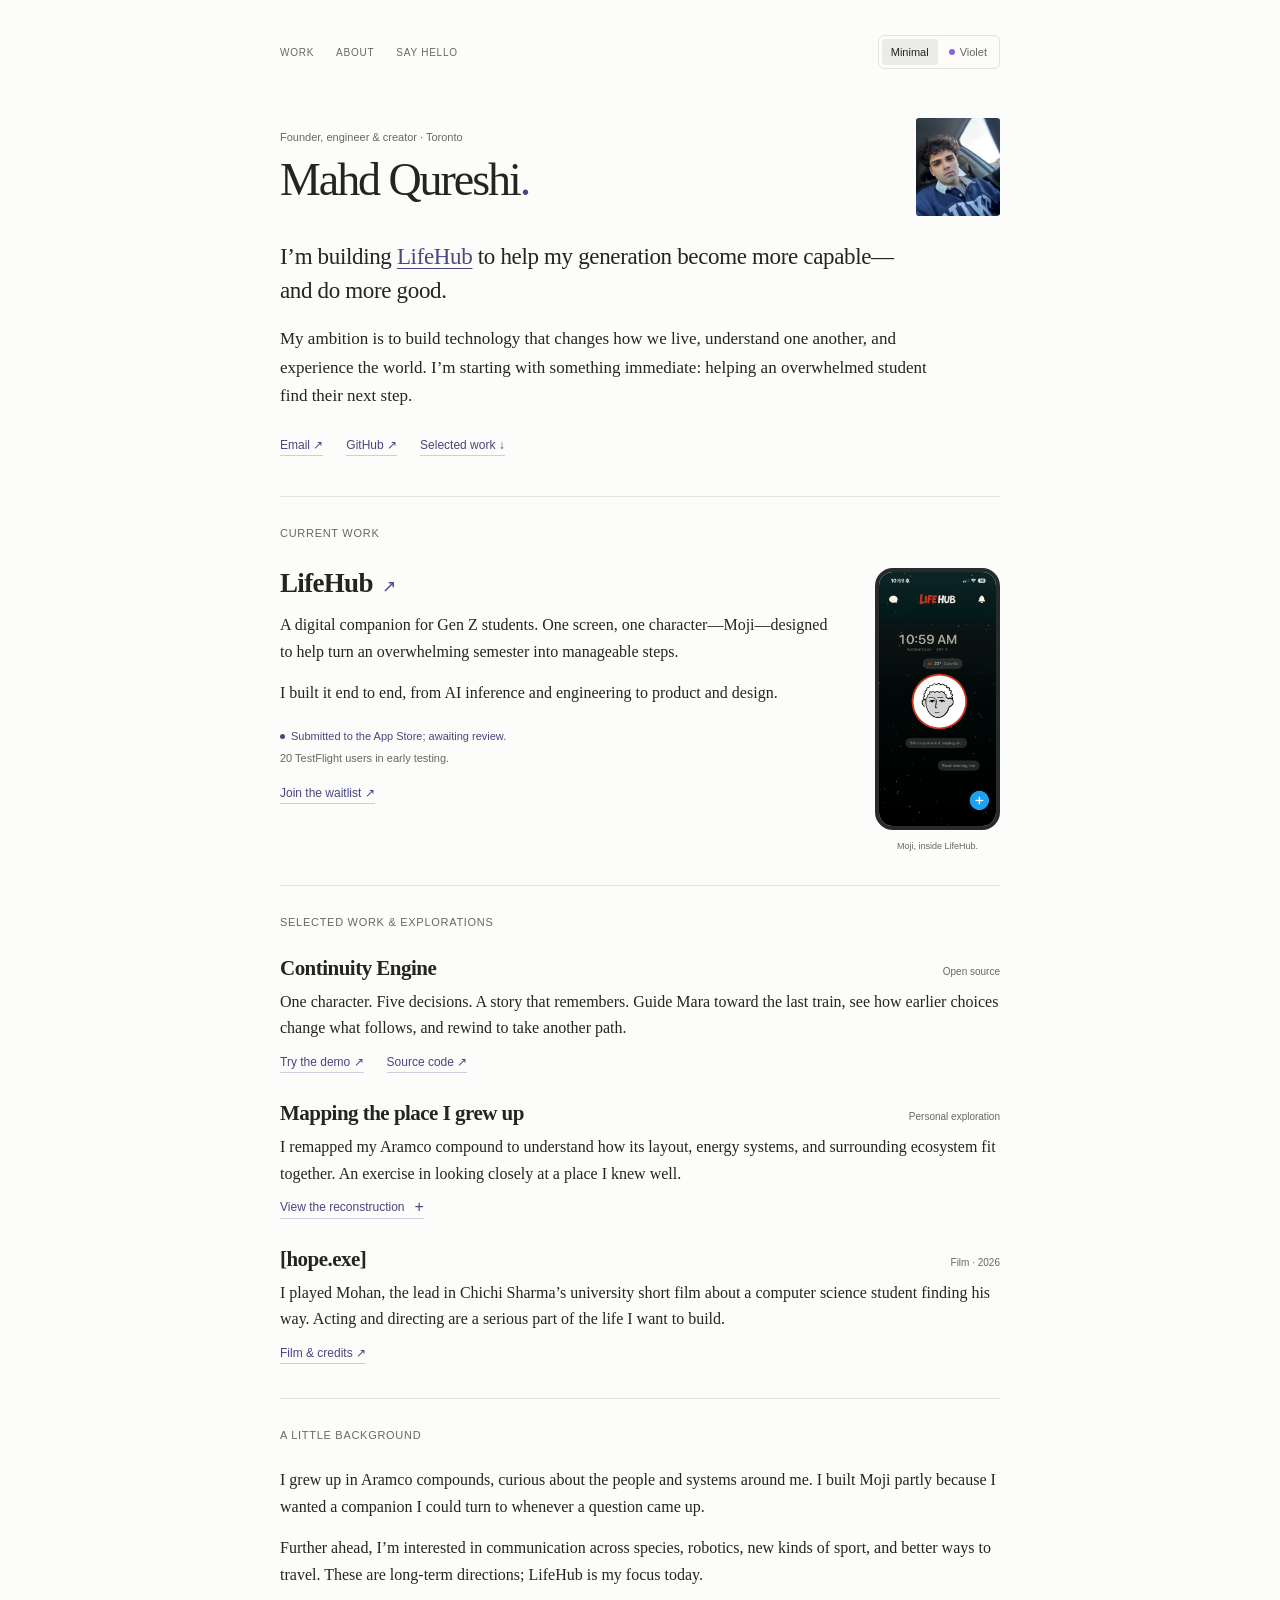
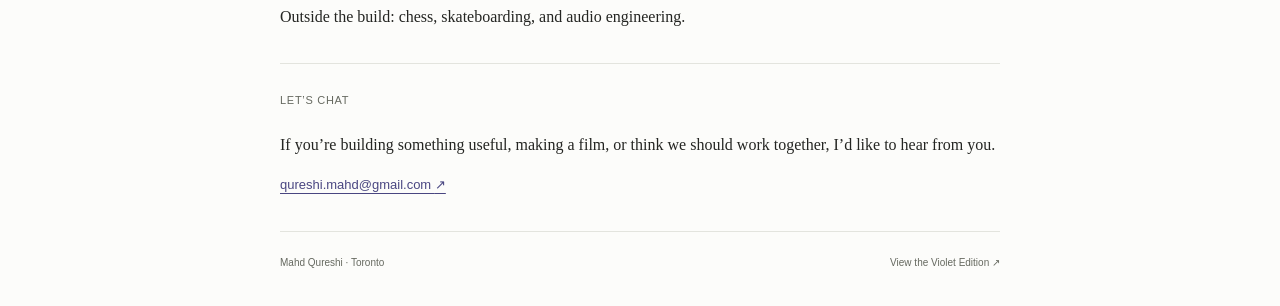
==== commit f416bcef: "Describe the new Continuity Engine character story" ====
--- a/index.html
+++ b/index.html
@@ -17,7 +17,7 @@
   <link rel="canonical" href="https://www.mahdqureshi.com/">
   <link rel="icon" href="favicon.svg" type="image/svg+xml">
   <link rel="apple-touch-icon" href="assets/apple-touch-icon.png">
-  <link rel="stylesheet" href="styles.css">
+  <link rel="stylesheet" href="minimal.css">
 </head>
 <body>
   <a class="skip-link" href="#main">Skip to content</a>
@@ -54,7 +54,7 @@
         <h2 class="section-heading" id="work-title">Selected work &amp; explorations</h2>
         <article class="work-entry">
           <div class="entry-heading"><h3>Continuity Engine</h3><span class="entry-type">Open source</span></div>
-          <p>An interactive storytelling prototype that remembers choices, tracks character state, and proposes what happens next. An early step toward stories—and eventually a TV-style experience—you can influence through your decisions.</p>
+          <p>One character. Five decisions. A story that remembers. Guide Mara toward the last train, see how earlier choices change what follows, and rewind to take another path.</p>
           <div class="inline-links"><a href="https://mahd-qureshi.github.io/continuity-engine/">Try the demo <span aria-hidden="true">↗</span></a><a href="https://github.com/mahd-qureshi/continuity-engine">Source code <span aria-hidden="true">↗</span></a></div>
         </article>
         <article class="work-entry">
--- a/minimal.css
+++ b/minimal.css
@@ -0,0 +1,109 @@
+:root{--paper:#fcfcfa;--ink:#242522;--muted:#666960;--line:#e3e4de;--accent:#494681;--serif:Georgia,"Times New Roman",serif;--sans:-apple-system,BlinkMacSystemFont,"Segoe UI",Arial,sans-serif}
+*{box-sizing:border-box}
+html{scroll-behavior:smooth;scroll-padding-top:30px;-webkit-text-size-adjust:100%}
+body{margin:0;background:var(--paper);color:var(--ink);font:17px/1.68 var(--serif);-webkit-font-smoothing:antialiased}
+::selection{background:#e7e3f6}
+a{color:var(--accent);text-decoration-thickness:1px;text-underline-offset:4px}
+a:hover{color:#211b56;text-decoration-color:currentColor}
+a:focus-visible,summary:focus-visible{outline:2px solid var(--accent);outline-offset:5px;border-radius:1px}
+img{display:block;max-width:100%;height:auto}
+h1,h2,h3,p,figure{margin:0}
+p+p{margin-top:15px}
+.page{width:min(720px,calc(100% - 64px));margin-inline:auto}
+.skip-link{position:fixed;top:12px;left:12px;z-index:10;transform:translateY(-200%);padding:9px 14px;color:white;background:var(--ink);font:13px/1.5 var(--sans)}
+.skip-link:focus{transform:none}
+.site-header{display:flex;align-items:center;justify-content:space-between;gap:20px;padding:35px 0 0}
+.section-nav{display:flex;flex-wrap:wrap;gap:22px;font:10px/1.5 var(--sans);letter-spacing:.075em}
+.section-nav a{color:var(--muted);text-decoration:none;padding:8px 0}
+.section-nav a:hover{color:var(--ink);text-decoration:underline}
+.edition-switch{display:inline-flex;align-items:center;flex-shrink:0;gap:2px;border:1px solid var(--line);border-radius:6px;padding:3px;font:11px/1.3 var(--sans)}
+.edition-switch a{display:inline-flex;align-items:center;gap:5px;padding:6px 9px;color:var(--muted);text-decoration:none;border-radius:3px}
+.edition-switch a[aria-current]{background:#ebece7;color:var(--ink)}
+.edition-switch a:hover{background:#f0edf6;color:var(--ink)}
+.violet-dot{width:6px;height:6px;border-radius:50%;background:#8865d8}
+.intro{padding:49px 0 40px}
+.intro-heading{display:flex;align-items:center;justify-content:space-between;gap:28px;margin-bottom:24px}
+.eyebrow{margin-bottom:9px;color:var(--muted);font:11px/1.5 var(--sans)}
+h1{font:400 46px/1.1 var(--serif);letter-spacing:-.045em}
+h1 span{color:var(--accent)}
+.portrait{width:84px;height:98px;object-fit:cover;object-position:center 52%;border-radius:3px}
+.intro-lede{font-size:23px;line-height:1.48;letter-spacing:-.015em;max-width:620px;margin-bottom:17px}
+.intro>p:not(.intro-lede){max-width:660px}
+.inline-links{display:flex;flex-wrap:wrap;gap:10px 23px;font:12px/1.7 var(--sans)}
+.inline-links a,.text-link{text-decoration:none;border-bottom:1px solid #d0cddd}
+.inline-links a:hover,.text-link:hover{border-bottom-color:var(--accent)}
+.intro-links{margin-top:24px}
+.section{border-top:1px solid var(--line);padding:28px 0 32px}
+.section-heading{font:500 11px/1.5 var(--sans);color:var(--muted);letter-spacing:.065em;text-transform:uppercase;margin-bottom:23px}
+.current-grid{display:grid;grid-template-columns:minmax(0,1fr) 125px;gap:47px;align-items:start}
+h3{font:600 21px/1.35 var(--serif);letter-spacing:-.025em}
+.current-copy h3{font-size:27px;margin-bottom:11px}
+.current-copy h3 a{text-decoration:none;color:var(--ink)}
+.outbound{color:var(--accent);font:17px/1 var(--sans);margin-left:3px}
+.current-copy>p{font-size:16px;line-height:1.65}
+.current-copy p.product-status{margin-top:20px;font:11px/1.65 var(--sans);color:var(--accent)}
+.status-dot{display:inline-block;width:5px;height:5px;background:var(--accent);border-radius:50%;margin:0 6px 1px 0}
+.current-copy p.product-note{margin-top:4px;font:11px/1.65 var(--sans);color:var(--muted)}
+.text-link{display:inline-block;font:12px/1.7 var(--sans)}
+.current-copy>.text-link{margin-top:16px}
+.product-figure{margin-top:3px}
+.product-figure>a{display:block;border:4px solid #282b2b;border-radius:18px;overflow:hidden;background:#282b2b}
+.product-figure img{width:100%}
+.product-figure figcaption{color:var(--muted);font:9px/1.5 var(--sans);text-align:center;margin-top:10px}
+.work-entry+.work-entry{margin-top:26px}
+.entry-heading{display:flex;justify-content:space-between;align-items:baseline;gap:18px;margin-bottom:7px}
+.entry-type{flex-shrink:0;color:var(--muted);font:10px/1.5 var(--sans)}
+.work-entry>p{font-size:16px;line-height:1.65}
+.work-entry .inline-links,.work-entry>.text-link{margin-top:10px}
+.map-details{margin-top:10px}
+.map-details summary{display:flex;width:fit-content;align-items:center;gap:10px;color:var(--accent);border-bottom:1px solid #d0cddd;font:12px/1.7 var(--sans);list-style:none;cursor:pointer}
+.map-details summary::-webkit-details-marker{display:none}
+.map-details summary span{font-size:16px;line-height:1;transition:transform .15s}
+.map-details[open] summary span{transform:rotate(45deg)}
+.map-details figure{margin-top:18px}
+.map-details figure img{width:100%;border-radius:2px}
+.map-details figcaption{margin-top:8px;color:var(--muted);font:10px/1.65 var(--sans)}
+.map-details figcaption a{white-space:nowrap}
+.about p,.contact p{font-size:16px}
+.contact-email{display:inline-block;margin-top:17px;font:13px/1.5 var(--sans)}
+.site-footer{display:flex;flex-wrap:wrap;justify-content:space-between;gap:12px;padding:23px 0 35px;border-top:1px solid var(--line);color:var(--muted);font:10px/1.6 var(--sans)}
+.site-footer a{color:var(--muted);text-decoration:none}
+.site-footer a:hover{color:var(--accent);text-decoration:underline}
+.not-found{padding-block:70px 100px}
+.not-found h1{margin-block:12px 24px}
+.not-found p+p{margin-top:22px}
+@media(max-width:600px){
+ .page{width:calc(100% - 42px)}
+ .site-header{padding-top:21px;gap:10px}
+ .section-nav{gap:16px;font-size:9px;letter-spacing:.025em}
+ .edition-switch{font-size:10px;padding:2px}
+ .edition-switch a{padding:6px 7px}
+ .intro{padding-top:34px;padding-bottom:31px}
+ .intro-heading{gap:18px;margin-bottom:22px}
+ .eyebrow{font-size:10px;max-width:200px}
+ h1{font-size:clamp(30px,7.5vw,40px)}
+ .portrait{width:66px;height:80px}
+ .intro-lede{font-size:21px;line-height:1.46}
+ body{font-size:16px}
+ .section{padding-block:24px 27px}
+ .section-heading{margin-bottom:19px;font-size:10px}
+ .current-grid{grid-template-columns:minmax(0,1fr) 92px;gap:22px}
+ .current-copy h3{font-size:25px}
+ .current-copy>p{font-size:15px}
+ .product-figure{margin-top:5px}
+ .product-figure>a{border-width:3px;border-radius:13px}
+ .product-figure figcaption{font-size:8px}
+ .entry-heading{flex-direction:column;gap:3px}
+ h3{font-size:20px}
+ .work-entry+.work-entry{margin-top:25px}
+}
+@media(max-width:359px){
+ .page{width:calc(100% - 32px)}
+ .section-nav{gap:11px;font-size:8px}
+ .edition-switch a{padding-inline:5px}
+ .current-grid{gap:16px;grid-template-columns:minmax(0,1fr) 80px}
+ .intro-heading{gap:12px}
+ .portrait{width:56px;height:70px}
+ h1{font-size:29px}
+}
+@media(prefers-reduced-motion:reduce){html{scroll-behavior:auto}*,*::before,*::after{transition:none!important}}
